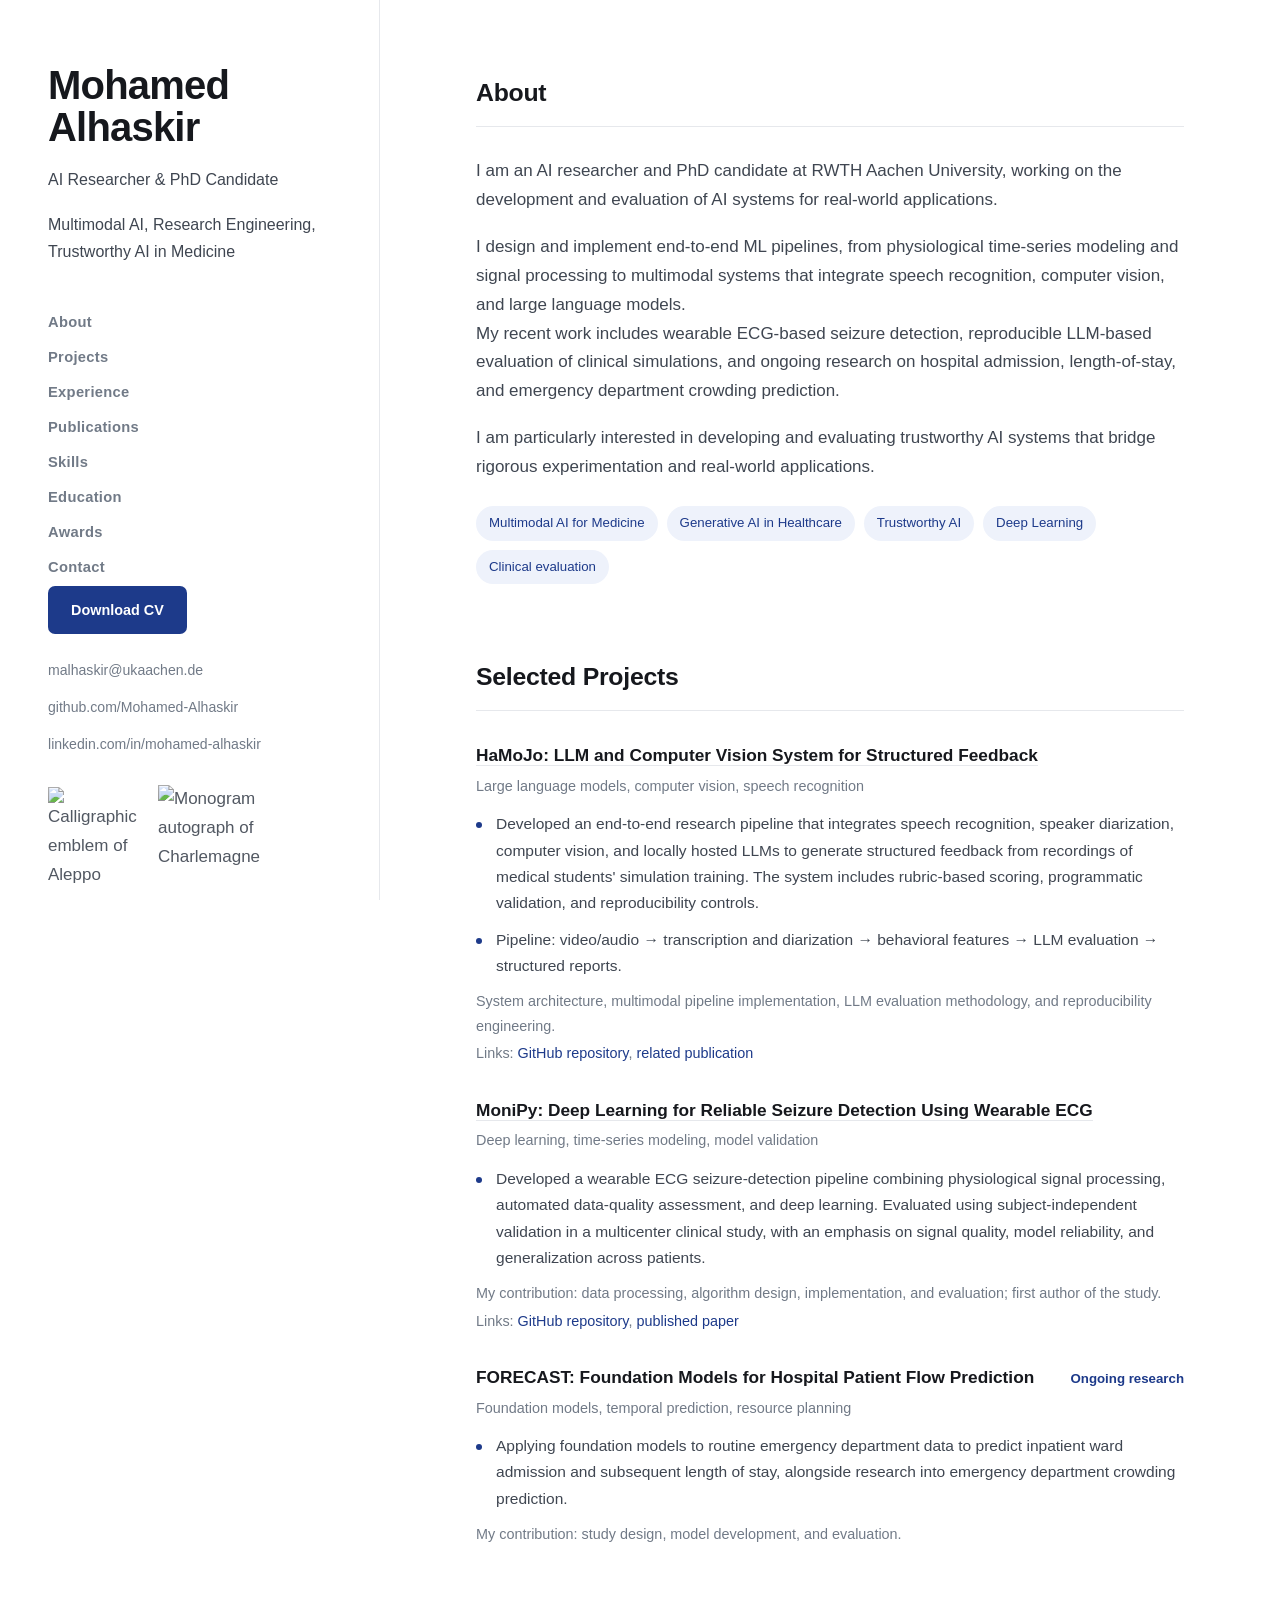
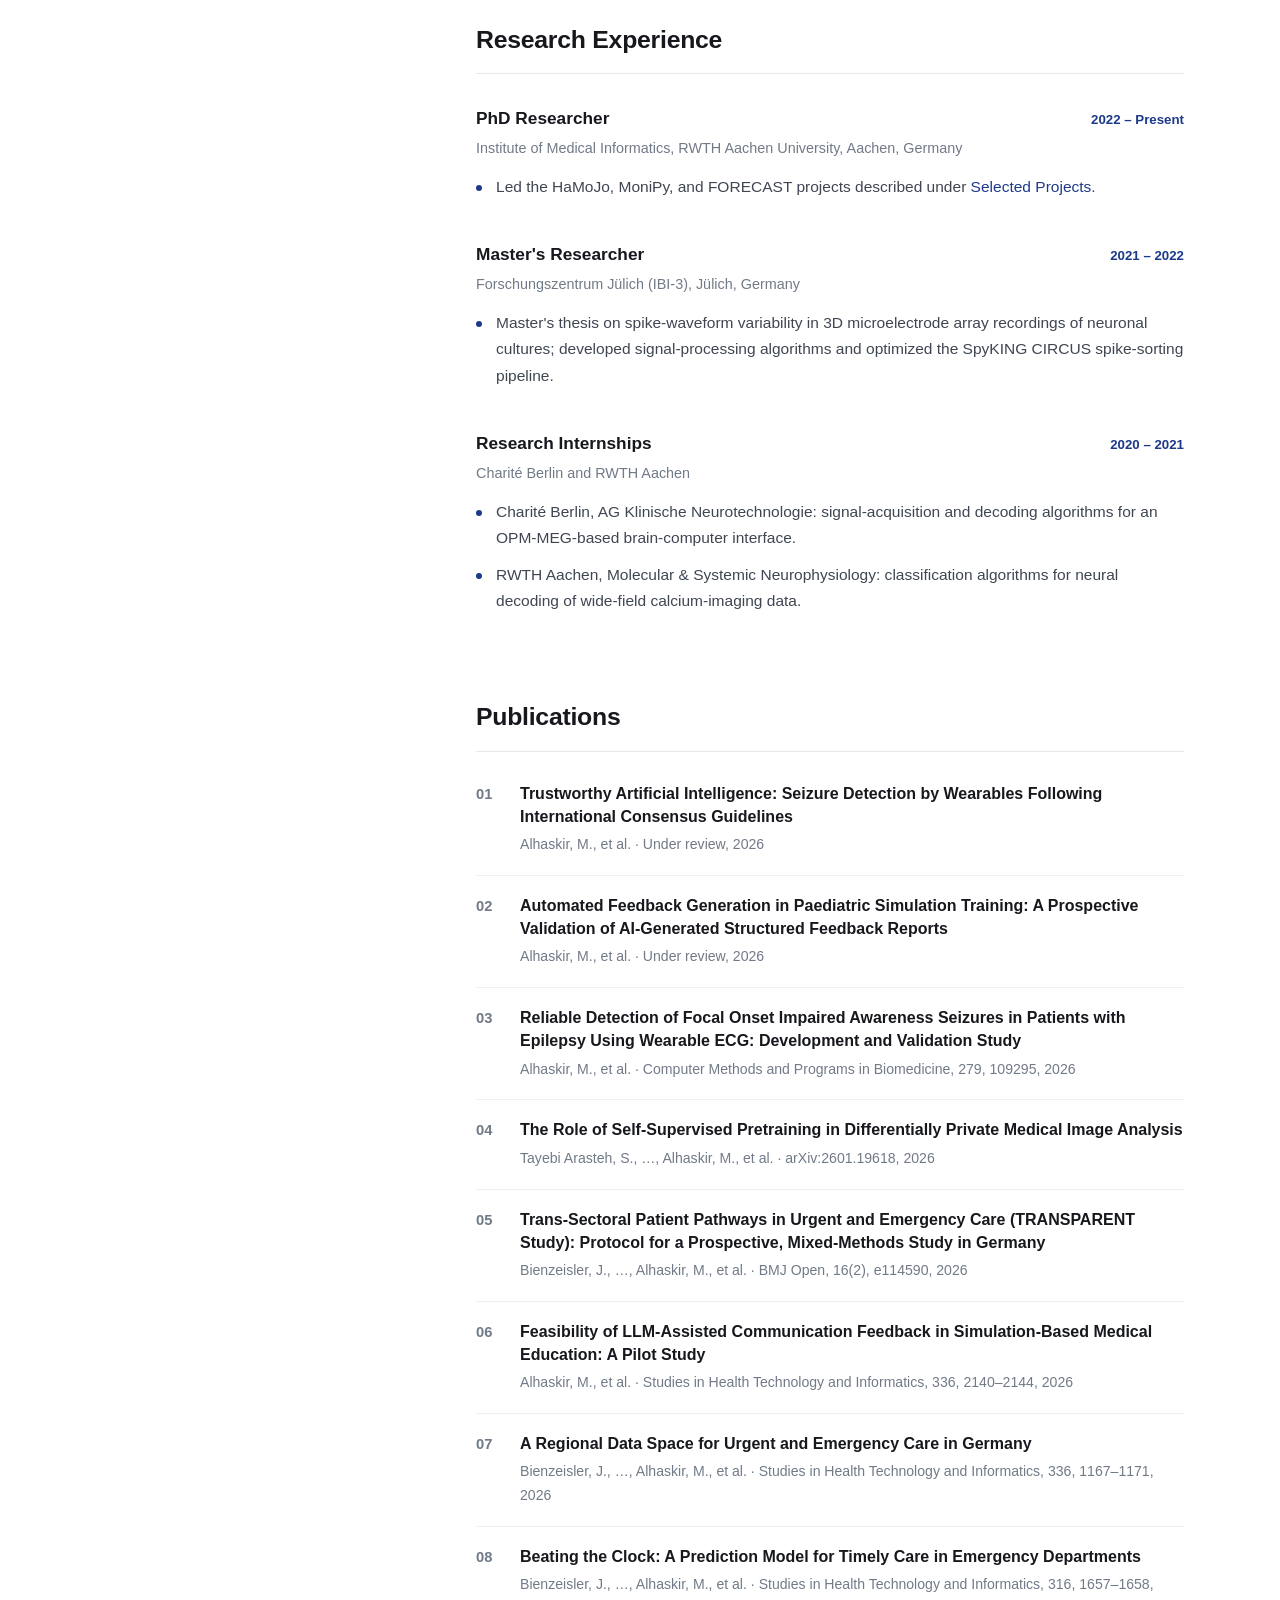
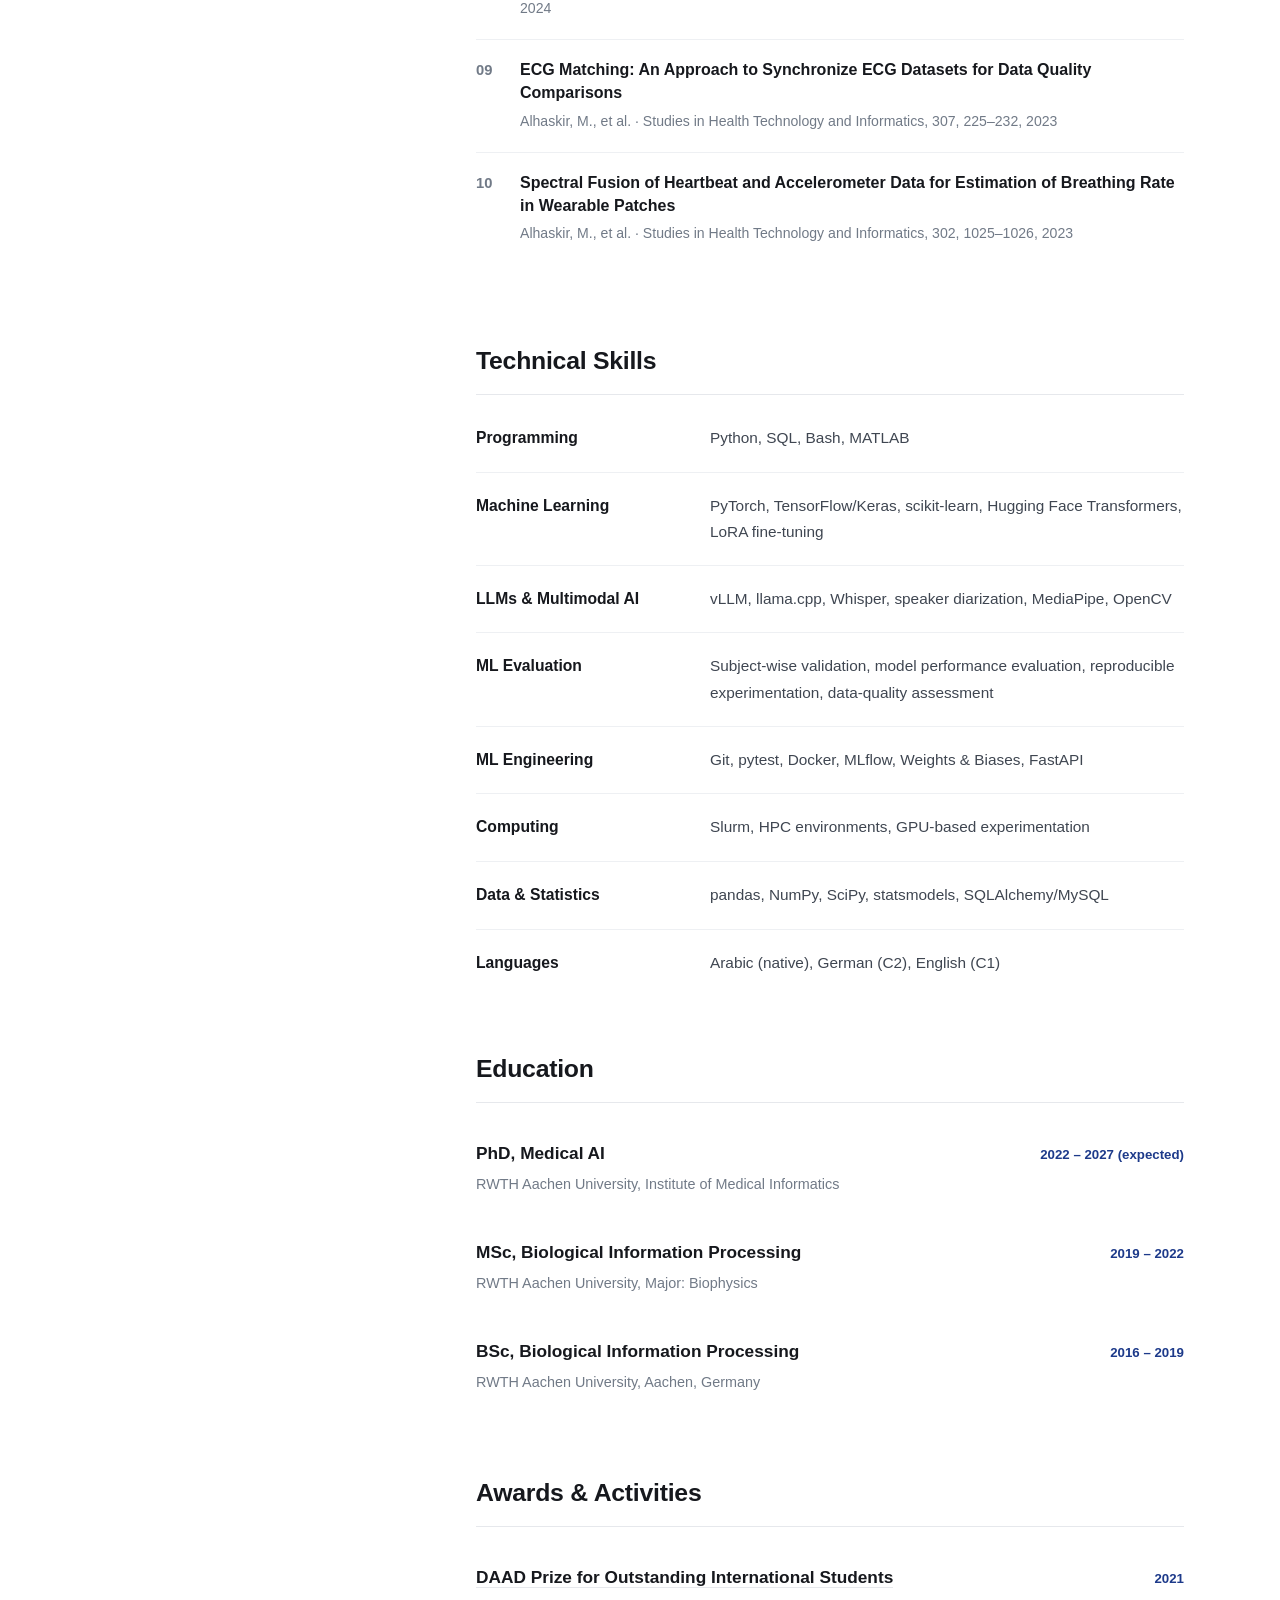
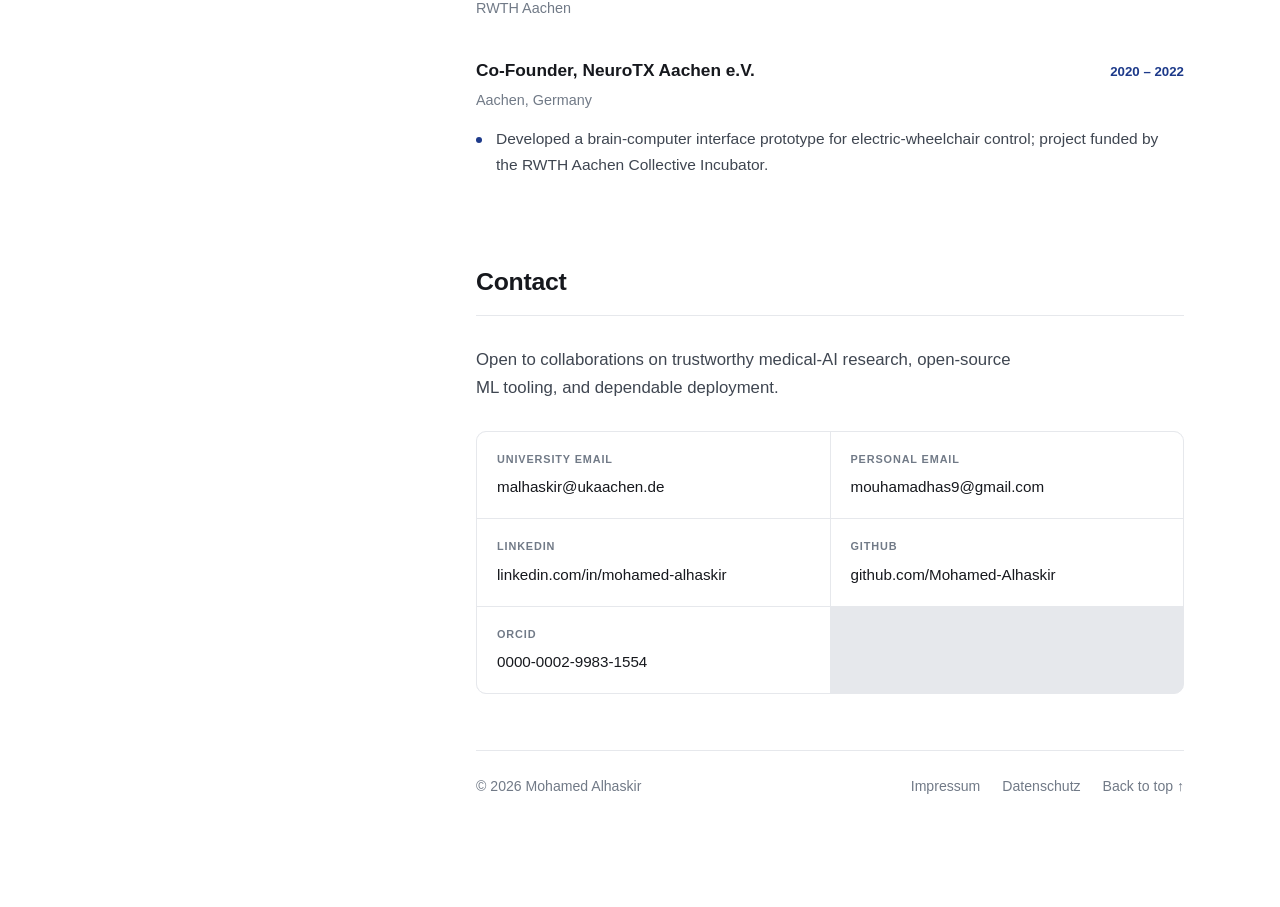
==== index.html @ 09c6d627 "update" ====
<!DOCTYPE html>
<html lang="en">
<head>
    <meta charset="UTF-8">
    <meta name="viewport" content="width=device-width, initial-scale=1.0">
    <title>Mohamed Alhaskir | Machine Learning Researcher | Multimodal AI &amp; Research Engineering</title>
    <meta name="google-site-verification" content="TWH-ot7mnvCiY1lKqveMQjRNDfymtRinCogtLpKWZnI" />
    <meta name="description" content="Machine learning researcher and PhD candidate at RWTH Aachen University working on multimodal AI, trustworthy machine learning, model evaluation, and reproducible research systems.">
    <meta name="author" content="Mohamed Alhaskir">
    <meta name="robots" content="index, follow">
    <link rel="canonical" href="https://mohamed-alhaskir.github.io/">
    <link rel="icon" href="favicon.svg" type="image/svg+xml">

    <!-- Open Graph / social -->
    <meta property="og:type" content="profile">
    <meta property="og:site_name" content="Mohamed Alhaskir">
    <meta property="og:title" content="Mohamed Alhaskir | Machine Learning Researcher">
    <meta property="og:description" content="Machine learning researcher and PhD candidate at RWTH Aachen University working on multimodal AI, trustworthy machine learning, model evaluation, and reproducible research systems.">
    <meta property="og:url" content="https://mohamed-alhaskir.github.io/">
    <meta property="og:image" content="https://mohamed-alhaskir.github.io/og-card.png">
    <meta property="og:image:width" content="1200">
    <meta property="og:image:height" content="630">
    <meta property="og:image:alt" content="Mohamed Alhaskir | Machine Learning Researcher, RWTH Aachen University">
    <meta property="profile:first_name" content="Mohamed">
    <meta property="profile:last_name" content="Alhaskir">
    <meta name="twitter:card" content="summary_large_image">
    <meta name="twitter:title" content="Mohamed Alhaskir | Machine Learning Researcher">
    <meta name="twitter:description" content="Machine learning researcher and PhD candidate at RWTH Aachen University working on multimodal AI, trustworthy machine learning, model evaluation, and reproducible research systems.">
    <meta name="twitter:image" content="https://mohamed-alhaskir.github.io/og-card.png">

    <!-- Structured data: tells Google this page is about the person Mohamed Alhaskir -->
    <script type="application/ld+json">
    {
      "@context": "https://schema.org",
      "@graph": [
      {
        "@type": "WebSite",
        "name": "Mohamed Alhaskir",
        "alternateName": "Mohamed Alhaskir, Machine Learning Researcher",
        "url": "https://mohamed-alhaskir.github.io/"
      },
      {
      "@type": "ProfilePage",
      "mainEntity": {
        "@type": "Person",
        "@id": "https://mohamed-alhaskir.github.io/#person",
        "name": "Mohamed Alhaskir",
        "alternateName": "Mohamed-Alhaskir",
        "givenName": "Mohamed",
        "familyName": "Alhaskir",
        "jobTitle": "Machine Learning Researcher and PhD Candidate",
        "description": "Machine learning researcher and PhD candidate at RWTH Aachen University working on multimodal AI, trustworthy machine learning, model evaluation, and reproducible research systems.",
        "url": "https://mohamed-alhaskir.github.io/",
        "nationality": ["Syrian", "German"],
        "knowsAbout": [
          "Machine learning",
          "Multimodal AI",
          "Large language models",
          "Model evaluation",
          "Trustworthy machine learning",
          "Deep learning for physiological time series",
          "Reproducible machine learning",
          "Research engineering"
        ],
        "affiliation": {
          "@type": "Organization",
          "name": "RWTH Aachen University",
          "department": "Institute of Medical Informatics"
        },
        "alumniOf": { "@type": "Organization", "name": "RWTH Aachen University" },
        "email": "mailto:malhaskir@ukaachen.de",
        "sameAs": [
          "https://www.linkedin.com/in/mohamed-alhaskir",
          "https://github.com/Mohamed-Alhaskir",
          "https://scholar.google.com/citations?user=ntHtVD8AAAAJ",
          "https://orcid.org/0000-0002-9983-1554"
        ]
      }
      },
      {
        "@type": "ScholarlyArticle",
        "headline": "Reliable Detection of Focal Onset Impaired Awareness Seizures Using Wearable ECG",
        "datePublished": "2026",
        "isPartOf": { "@type": "Periodical", "name": "Computer Methods and Programs in Biomedicine" },
        "author": { "@id": "https://mohamed-alhaskir.github.io/#person" }
      },
      {
        "@type": "ScholarlyArticle",
        "headline": "ECG Matching: Synchronizing ECG Datasets for Data Quality Comparisons",
        "datePublished": "2023",
        "isPartOf": { "@type": "Periodical", "name": "Studies in Health Technology and Informatics" },
        "author": { "@id": "https://mohamed-alhaskir.github.io/#person" }
      },
      {
        "@type": "ScholarlyArticle",
        "headline": "The Role of Self-Supervised Pretraining in Differentially Private Medical Image Analysis",
        "datePublished": "2026",
        "author": { "@id": "https://mohamed-alhaskir.github.io/#person" }
      },
      {
        "@type": "ScholarlyArticle",
        "headline": "A Regional Data Space for Urgent and Emergency Care in Germany",
        "datePublished": "2026",
        "isPartOf": { "@type": "Periodical", "name": "Studies in Health Technology and Informatics" },
        "author": { "@id": "https://mohamed-alhaskir.github.io/#person" }
      },
      {
        "@type": "ScholarlyArticle",
        "headline": "Trans-sectoral Patient Pathways in Urgent and Emergency Care (TRANSPARENT study): Protocol for a Prospective, Mixed-Methods Study in Germany",
        "datePublished": "2026",
        "isPartOf": { "@type": "Periodical", "name": "BMJ Open" },
        "author": { "@id": "https://mohamed-alhaskir.github.io/#person" }
      },
      {
        "@type": "ScholarlyArticle",
        "headline": "Feasibility of LLM-Assisted Communication Feedback in Simulation-Based Medical Education: A Pilot Study",
        "datePublished": "2026",
        "author": { "@id": "https://mohamed-alhaskir.github.io/#person" }
      },
      {
        "@type": "ScholarlyArticle",
        "headline": "Beating the Clock: A Prediction Model for Timely Care in Emergency Departments",
        "datePublished": "2024",
        "author": { "@id": "https://mohamed-alhaskir.github.io/#person" }
      },
      {
        "@type": "ScholarlyArticle",
        "headline": "Spectral Fusion of Heartbeat and Accelerometer Data for Estimation of Breathing Rate in Wearable Patches",
        "datePublished": "2023",
        "author": { "@id": "https://mohamed-alhaskir.github.io/#person" }
      }
      ]
    }
    </script>

    <link rel="stylesheet" href="style.css">
</head>
<body>
    <div class="layout">
        <!-- Mobile hamburger toggle (hidden on desktop) -->
        <button class="nav-toggle" type="button" aria-expanded="false" aria-controls="navLinks" aria-label="Toggle navigation menu">
            <span class="nav-toggle-bar" aria-hidden="true"></span>
            <span class="nav-toggle-bar" aria-hidden="true"></span>
            <span class="nav-toggle-bar" aria-hidden="true"></span>
        </button>
        <!-- Sidebar -->
        <aside class="sidebar" id="top">
            <div class="sidebar-inner">
                <div class="sidebar-top">
                    <h1>Mohamed Alhaskir</h1>
                    <p class="tagline">AI Researcher &amp; PhD Candidate</p>
                    <p class="tagline">Multimodal AI, Research Engineering, Trustworthy AI in Medicine</p>
                    <nav class="side-nav">
                        <ul id="navLinks">
                            <li><a href="#about" class="side-link">About</a></li>
                            <li><a href="#projects" class="side-link">Projects</a></li>
                            <li><a href="#experience" class="side-link">Experience</a></li>
                            <li><a href="#publications" class="side-link">Publications</a></li>
                            <li><a href="#Interests" class="side-link">Skills</a></li>
                            <li><a href="#education" class="side-link">Education</a></li>
                            <li><a href="#awards" class="side-link">Awards</a></li>
                            <li><a href="#contact" class="side-link">Contact</a></li>
                        </ul>
                    </nav>
                </div>
                <div class="sidebar-bottom">
                    <a href="CV_alhaskir.pdf" class="btn btn-primary" target="_blank" rel="noopener">Download CV</a>
                    <ul class="side-contact">
                        <li><a href="mailto:malhaskir@ukaachen.de">malhaskir@ukaachen.de</a></li>
                        <li><a href="https://github.com/Mohamed-Alhaskir" target="_blank" rel="noopener">github.com/Mohamed-Alhaskir</a></li>
                        <li><a href="https://www.linkedin.com/in/mohamed-alhaskir" target="_blank" rel="noopener">linkedin.com/in/mohamed-alhaskir</a></li>
                    </ul>
                    <figure class="heritage">
                        <div class="heritage-logos">
                            <img src="aleppo-logo.png" alt="Calligraphic emblem of Aleppo (حلب), Syria" class="aleppo-logo" width="96" height="96" loading="lazy">
                            <img src="Charlemagne_autograph.svg" alt="Monogram autograph of Charlemagne" class="charlemagne-logo" width="120" height="100" loading="lazy">
                        </div>
                    </figure>
                </div>
            </div>
        </aside>

        <!-- Main content -->
        <main class="content">
            <section id="about" class="block">
                <h2 class="block-title">About</h2>
                <div class="about">
                    <div class="about-text">
                        <p>
                            I am an AI researcher and PhD candidate at RWTH Aachen University, working on the development and  evaluation of AI systems for real-world applications.
                        </p>
                            I design and implement end-to-end ML pipelines, from physiological time-series modeling and signal processing to multimodal systems that integrate speech recognition, computer vision, and large language models.
                        <p>
                            My recent work includes wearable ECG-based seizure detection, reproducible LLM-based evaluation of clinical simulations, and ongoing research on hospital admission, length-of-stay, and emergency department crowding prediction.
                        </p>
                        <p>
                            I am particularly interested in developing and evaluating trustworthy AI systems that bridge rigorous experimentation and real-world applications.
                        </p>
                        
                        <div class="interests">
                            <span>Multimodal AI for Medicine</span>
                            <span>Generative AI in Healthcare</span>
                            <span>Trustworthy AI</span>
                            <span>Deep Learning</span>
                            <span>Clinical evaluation</span>
                        </div>
                    </div>
                </div>
            </section>

            <section id="projects" class="block">
                <h2 class="block-title">Selected Projects</h2>
                <div class="entries">
                    <article class="entry">
                        <div class="entry-head">
                            <div>
                                <h3><a href="https://github.com/Mohamed-Alhaskir/HaMoJo" target="_blank" rel="noopener">HaMoJo: LLM and Computer Vision System for Structured Feedback</a></h3>
                                <p class="org">Large language models, computer vision, speech recognition</p>
                            </div>
                        </div>
                        <ul class="bullets">
                            <li>Developed an end-to-end research pipeline that integrates speech recognition, speaker diarization, computer vision, and locally hosted LLMs to generate structured feedback from recordings of medical students' simulation training. The system includes rubric-based scoring, programmatic validation, and reproducibility controls.</li>
                            <li>Pipeline: video/audio → transcription and diarization → behavioral features → LLM evaluation → structured reports.</li>
                        </ul>
                        <p class="org">System architecture, multimodal pipeline implementation, LLM evaluation methodology, and reproducibility engineering.</p>
                        <p class="org">Links: <a href="https://github.com/Mohamed-Alhaskir/HaMoJo" target="_blank" rel="noopener">GitHub repository</a>, <a href="https://doi.org/10.21203/rs.3.rs-10282455/v1" target="_blank" rel="noopener">related publication</a></p>
                    </article>

                    <article class="entry">
                        <div class="entry-head">
                            <div>
                                <h3><a href="https://github.com/rwth-imi/monipy" target="_blank" rel="noopener">MoniPy: Deep Learning for Reliable Seizure Detection Using Wearable ECG</a></h3>
                                <p class="org">Deep learning, time-series modeling, model validation</p>
                            </div>
                        </div>
                        <ul class="bullets">
                            <li>Developed a wearable ECG seizure-detection pipeline combining physiological signal processing, automated data-quality assessment, and deep learning. Evaluated using subject-independent validation in a multicenter clinical study, with an emphasis on signal quality, model reliability, and generalization across patients.</li>
                        </ul>
                        <p class="org">My contribution: data processing, algorithm design, implementation, and evaluation; first author of the study.</p>
                        <p class="org">Links: <a href="https://github.com/rwth-imi/monipy" target="_blank" rel="noopener">GitHub repository</a>, <a href="https://doi.org/10.1016/j.cmpb.2026.109295" target="_blank" rel="noopener">published paper</a></p>
                    </article>

                    <article class="entry">
                        <div class="entry-head">
                            <div>
                                <h3>FORECAST: Foundation Models for Hospital Patient Flow Prediction</h3>
                                <p class="org">Foundation models, temporal prediction, resource planning</p>
                            </div>
                            <span class="date">Ongoing research</span>
                        </div>
                        <ul class="bullets">
                            <li>Applying foundation models to routine emergency department data to predict inpatient ward admission and subsequent length of stay, alongside research into emergency department crowding prediction.</li>
                        </ul>
                        <p class="org">My contribution: study design, model development, and evaluation.</p>
                    </article>
                </div>
            </section>

            <section id="experience" class="block">
                <h2 class="block-title">Research Experience</h2>
                <div class="entries">
                    <article class="entry">
                        <div class="entry-head">
                            <div>
                                <h3>PhD Researcher</h3>
                                <p class="org">Institute of Medical Informatics, RWTH Aachen University, Aachen, Germany</p>
                            </div>
                            <span class="date">2022 – Present</span>
                        </div>
                        <ul class="bullets">
                            <li>Led the HaMoJo, MoniPy, and FORECAST projects described under <a href="#projects">Selected Projects</a>.</li>
                        </ul>
                    </article>

                    <article class="entry">
                        <div class="entry-head">
                            <div>
                                <h3>Master's Researcher</h3>
                                <p class="org">Forschungszentrum Jülich (IBI-3), Jülich, Germany</p>
                            </div>
                            <span class="date">2021 – 2022</span>
                        </div>
                        <ul class="bullets">
                            <li>Master's thesis on spike-waveform variability in 3D microelectrode array recordings of neuronal cultures; developed signal-processing algorithms and optimized the SpyKING CIRCUS spike-sorting pipeline.</li>
                        </ul>
                    </article>

                    <article class="entry">
                        <div class="entry-head">
                            <div>
                                <h3>Research Internships</h3>
                                <p class="org">Charité Berlin and RWTH Aachen</p>
                            </div>
                            <span class="date">2020 – 2021</span>
                        </div>
                        <ul class="bullets">
                            <li>Charité Berlin, AG Klinische Neurotechnologie: signal-acquisition and decoding algorithms for an OPM-MEG-based brain-computer interface.</li>
                            <li>RWTH Aachen, Molecular &amp; Systemic Neurophysiology: classification algorithms for neural decoding of wide-field calcium-imaging data.</li>
                        </ul>
                    </article>
                </div>
            </section>

            <section id="publications" class="block">
                <h2 class="block-title">Publications</h2>
                <!-- Auto-populated from publications.json (Google Scholar). The list
                     below is the fallback shown if that file is unavailable. -->
                <ol class="pubs" id="pubs">
                    <li>
                        <p class="pub-title">Trustworthy Artificial Intelligence: Seizure Detection by Wearables Following International Consensus Guidelines</p>
                        <p class="pub-meta">Alhaskir, M., et al. · Under review, 2026</p>
                    </li>
                    <li>
                        <p class="pub-title">Automated Feedback Generation in Paediatric Simulation Training: A Prospective Validation of AI-Generated Structured Feedback Reports</p>
                        <p class="pub-meta">Alhaskir, M., et al. · Under review, 2026</p>
                    </li>
                    <li>
                        <p class="pub-title">Reliable Detection of Focal Onset Impaired Awareness Seizures in Patients with Epilepsy Using Wearable ECG: Development and Validation Study</p>
                        <p class="pub-meta">Alhaskir, M., et al. · Computer Methods and Programs in Biomedicine, 279, 109295, 2026</p>
                    </li>
                    <li>
                        <p class="pub-title">The Role of Self-Supervised Pretraining in Differentially Private Medical Image Analysis</p>
                        <p class="pub-meta">Tayebi Arasteh, S., …, Alhaskir, M., et al. · arXiv:2601.19618, 2026</p>
                    </li>
                    <li>
                        <p class="pub-title">Trans-Sectoral Patient Pathways in Urgent and Emergency Care (TRANSPARENT Study): Protocol for a Prospective, Mixed-Methods Study in Germany</p>
                        <p class="pub-meta">Bienzeisler, J., …, Alhaskir, M., et al. · BMJ Open, 16(2), e114590, 2026</p>
                    </li>
                    <li>
                        <p class="pub-title">Feasibility of LLM-Assisted Communication Feedback in Simulation-Based Medical Education: A Pilot Study</p>
                        <p class="pub-meta">Alhaskir, M., et al. · Studies in Health Technology and Informatics, 336, 2140–2144, 2026</p>
                    </li>
                    <li>
                        <p class="pub-title">A Regional Data Space for Urgent and Emergency Care in Germany</p>
                        <p class="pub-meta">Bienzeisler, J., …, Alhaskir, M., et al. · Studies in Health Technology and Informatics, 336, 1167–1171, 2026</p>
                    </li>
                    <li>
                        <p class="pub-title">Beating the Clock: A Prediction Model for Timely Care in Emergency Departments</p>
                        <p class="pub-meta">Bienzeisler, J., …, Alhaskir, M., et al. · Studies in Health Technology and Informatics, 316, 1657–1658, 2024</p>
                    </li>
                    <li>
                        <p class="pub-title">ECG Matching: An Approach to Synchronize ECG Datasets for Data Quality Comparisons</p>
                        <p class="pub-meta">Alhaskir, M., et al. · Studies in Health Technology and Informatics, 307, 225–232, 2023</p>
                    </li>
                    <li>
                        <p class="pub-title">Spectral Fusion of Heartbeat and Accelerometer Data for Estimation of Breathing Rate in Wearable Patches</p>
                        <p class="pub-meta">Alhaskir, M., et al. · Studies in Health Technology and Informatics, 302, 1025–1026, 2023</p>
                    </li>
                </ol>
                <p class="pubs-note" id="pubsNote"></p>
            </section>

            <section id="Interests" class="block">
                <h2 class="block-title">Technical Skills</h2>
                <div class="Interests">
                    <div class="skill-row">
                        <h3>Programming</h3>
                        <p>Python, SQL, Bash, MATLAB</p>
                    </div>
                    <div class="skill-row">
                        <h3>Machine Learning</h3>
                        <p>PyTorch, TensorFlow/Keras, scikit-learn, Hugging Face Transformers, LoRA fine-tuning</p>
                    </div>
                    <div class="skill-row">
                        <h3>LLMs &amp; Multimodal AI</h3>
                        <p>vLLM, llama.cpp, Whisper, speaker diarization, MediaPipe, OpenCV</p>
                    </div>
                    <div class="skill-row">
                        <h3>ML Evaluation</h3>
                        <p>Subject-wise validation, model performance evaluation, reproducible experimentation, data-quality assessment</p>
                    </div>
                    <div class="skill-row">
                        <h3>ML Engineering</h3>
                        <p>Git, pytest, Docker, MLflow, Weights &amp; Biases, FastAPI</p>
                    </div>
                    <div class="skill-row">
                        <h3>Computing</h3>
                        <p>Slurm, HPC environments, GPU-based experimentation</p>
                    </div>
                    <div class="skill-row">
                        <h3>Data &amp; Statistics</h3>
                        <p>pandas, NumPy, SciPy, statsmodels, SQLAlchemy/MySQL</p>
                    </div>
                    <div class="skill-row">
                        <h3>Languages</h3>
                        <p>Arabic (native), German (C2), English (C1)</p>
                    </div>
                </div>
            </section>

            <section id="education" class="block">
                <h2 class="block-title">Education</h2>
                <div class="entries">
                    <article class="entry compact">
                        <div class="entry-head">
                            <div>
                                <h3>PhD, Medical AI</h3>
                                <p class="org">RWTH Aachen University, Institute of Medical Informatics</p>
                            </div>
                            <span class="date">2022 – 2027 (expected)</span>
                        </div>
                    </article>
                    <article class="entry compact">
                        <div class="entry-head">
                            <div>
                                <h3>MSc, Biological Information Processing</h3>
                                <p class="org">RWTH Aachen University, Major: Biophysics</p>
                            </div>
                            <span class="date">2019 – 2022</span>
                        </div>
                    </article>
                    <article class="entry compact">
                        <div class="entry-head">
                            <div>
                                <h3>BSc, Biological Information Processing</h3>
                                <p class="org">RWTH Aachen University, Aachen, Germany</p>
                            </div>
                            <span class="date">2016 – 2019</span>
                        </div>
                    </article>
                </div>
            </section>

            <section id="awards" class="block">
                <h2 class="block-title">Awards &amp; Activities</h2>
                <div class="entries">
                    <article class="entry compact">
                        <div class="entry-head">
                            <div>
                                <h3><a href="https://www.rwth-aachen.de/cms/root/wir/aktuell/pressemitteilungen/oktober/~rainq/daad-preis-2021-fuer-mohamed-alhaskir/?lidx=1" target="_blank" rel="noopener">DAAD Prize for Outstanding International Students</a></h3>
                                <p class="org">RWTH Aachen</p>
                            </div>
                            <span class="date">2021</span>
                        </div>
                    </article>
                    <article class="entry">
                        <div class="entry-head">
                            <div>
                                <h3>Co-Founder, NeuroTX Aachen e.V.</h3>
                                <p class="org">Aachen, Germany</p>
                            </div>
                            <span class="date">2020 – 2022</span>
                        </div>
                        <ul class="bullets">
                            <li>Developed a brain-computer interface prototype for electric-wheelchair control; project funded by the RWTH Aachen Collective Incubator.</li>
                        </ul>
                    </article>
                </div>
            </section>

            <section id="contact" class="block">
                <h2 class="block-title">Contact</h2>
                <p class="contact-lede">
                    Open to collaborations on trustworthy medical-AI research,
                    open-source ML tooling, and dependable deployment.
                </p>
                <div class="contact-list">
                    <a href="mailto:malhaskir@ukaachen.de"><span>University email</span>malhaskir@ukaachen.de</a>
                    <a href="mailto:mouhamadhas9@gmail.com"><span>Personal email</span>mouhamadhas9@gmail.com</a>
                    <a href="https://www.linkedin.com/in/mohamed-alhaskir" target="_blank" rel="noopener"><span>LinkedIn</span>linkedin.com/in/mohamed-alhaskir</a>
                    <a href="https://github.com/Mohamed-Alhaskir" target="_blank" rel="noopener"><span>GitHub</span>github.com/Mohamed-Alhaskir</a>
                    <a href="https://orcid.org/0000-0002-9983-1554" target="_blank" rel="noopener"><span>ORCID</span>0000-0002-9983-1554</a>
                </div>
                <footer class="content-footer">
                    <p>© <span id="year">2026</span> Mohamed Alhaskir</p>
                    <span class="footer-links">
                        <a href="impressum.html">Impressum</a>
                        <a href="impressum.html#datenschutz">Datenschutz</a>
                        <a href="#top">Back to top ↑</a>
                    </span>
                </footer>
            </section>
        </main>
    </div>

    <script src="script.js"></script>
</body>
</html>
---- style.css ----
/* ===========================================================
   Mohamed Alhaskir — Medical AI Researcher
   Clean two-column layout · sticky sidebar · light · navy accent
   =========================================================== */

:root {
    --navy: #1d3a8a;
    --navy-dark: #16306f;
    --ink: #16181d;
    --body: #3f4651;
    --muted: #717a87;
    --line: #e6e8ec;
    --line-soft: #eef0f3;
    --bg: #ffffff;
    --accent-soft: #eef2fb;
    --sidebar-w: 380px;
    --content-max: 760px;
    --font-sans: -apple-system, BlinkMacSystemFont, "SF Pro Text", "Helvetica Neue", "Segoe UI", Roboto, Arial, sans-serif;
    --font-serif: -apple-system, BlinkMacSystemFont, "SF Pro Display", "Helvetica Neue", "Segoe UI", Roboto, Arial, sans-serif;
}

* { margin: 0; padding: 0; box-sizing: border-box; }

html { scroll-behavior: smooth; }

body {
    font-family: var(--font-sans);
    color: var(--body);
    background: var(--bg);
    line-height: 1.7;
    font-size: 17px;
    -webkit-font-smoothing: antialiased;
    text-rendering: optimizeLegibility;
}

a { color: inherit; }
strong { color: var(--ink); font-weight: 600; }

/* ---------- Layout shell ---------- */
.layout { display: flex; align-items: flex-start; max-width: 1700px; margin: 0 auto; }

/* ---------- Sidebar ---------- */
.sidebar {
    width: var(--sidebar-w); flex: 0 0 var(--sidebar-w);
    position: sticky; top: 0; height: 100vh;
    padding: 64px 48px;
    border-right: 1px solid var(--line);
}
.sidebar-inner { display: flex; flex-direction: column; justify-content: space-between; height: 100%; }
.eyebrow {
    text-transform: uppercase; letter-spacing: 0.12em; font-size: 0.74rem;
    font-weight: 600; color: var(--navy); margin-bottom: 16px;
}
.sidebar h1 {
    font-family: var(--font-serif); font-weight: 600; color: var(--ink);
    font-size: 2.5rem; line-height: 1.05; letter-spacing: -0.02em;
}
.tagline { margin-top: 18px; font-size: 1rem; color: var(--body); max-width: 280px; }

.side-nav { margin-top: 40px; }
.side-nav ul { list-style: none; }
.side-nav li { margin: 2px 0; }
.side-link {
    display: inline-block; position: relative; padding: 4px 0 4px 0;
    color: var(--muted); text-decoration: none; font-size: 0.92rem; font-weight: 600;
    letter-spacing: 0.02em; transition: color .2s, padding .2s;
}
.side-link::before {
    content: ""; position: absolute; left: 0; top: 50%; width: 0; height: 1.5px;
    background: var(--ink); transition: width .25s; transform: translateY(-50%);
}
.side-link:hover { color: var(--ink); padding-left: 34px; }
.side-link:hover::before { width: 24px; }
.side-link.active { color: var(--ink); padding-left: 34px; }
.side-link.active::before { width: 24px; background: var(--navy); }

.sidebar-bottom { display: flex; flex-direction: column; gap: 22px; }
.side-contact { list-style: none; display: flex; flex-direction: column; gap: 8px; }
.side-contact a { color: var(--muted); text-decoration: none; font-size: 0.88rem; transition: color .2s; word-break: break-word; }
.side-contact a:hover { color: var(--navy); }

.heritage { margin: 4px 0 0; display: flex; flex-direction: column; align-items: flex-start; gap: 7px; }
.heritage-logos { display: flex; align-items: center; gap: 14px; }
.aleppo-logo { width: 96px; height: auto; opacity: 0.9; }
.charlemagne-logo { width: 120px; height: auto; opacity: 0.9; }

.btn {
    display: inline-flex; align-items: center; justify-content: center;
    padding: 11px 22px; border-radius: 7px; font-size: 0.9rem; font-weight: 600;
    text-decoration: none; transition: all .2s; cursor: pointer; border: 1px solid transparent;
    align-self: flex-start;
}
.btn-primary { background: var(--navy); color: #fff; }
.btn-primary:hover { background: var(--navy-dark); }

/* ---------- Content ---------- */
.content { flex: 1 1 auto; min-width: 0; padding: 72px 96px; max-width: none; }
.block { padding: 36px 0; }
.block:first-child { padding-top: 0; }
.block-title {
    font-family: var(--font-serif); font-weight: 600; color: var(--ink);
    font-size: 1.55rem; letter-spacing: -0.01em; margin-bottom: 30px;
    padding-bottom: 12px; border-bottom: 1px solid var(--line);
}
.block-title.sub { margin-top: 56px; }

/* ---------- About ---------- */
.about { display: block; }
.about-text p { margin-bottom: 18px; }
.interests { margin-top: 24px; display: flex; flex-wrap: wrap; gap: 9px; }
.interests span {
    font-size: 0.83rem; font-weight: 500; color: var(--navy);
    background: var(--accent-soft); padding: 6px 13px; border-radius: 999px;
}

/* ---------- Entries ---------- */
.entries { display: flex; flex-direction: column; gap: 30px; }
.entry-head { display: flex; justify-content: space-between; align-items: baseline; gap: 18px; }
.entry-head h3 { font-size: 1.08rem; font-weight: 600; color: var(--ink); }
.entry-head h3 a { color: inherit; text-decoration: none; border-bottom: 1px solid var(--line); transition: color .2s, border-color .2s; }
.entry-head h3 a:hover { color: var(--navy); border-color: var(--navy); }
.org { color: var(--muted); font-size: 0.9rem; margin-top: 3px; }
.org a, .bullets a { color: var(--navy); text-decoration: none; }
.org a:hover, .bullets a:hover { text-decoration: underline; text-underline-offset: 3px; }
.facts { width: 100%; border-collapse: collapse; margin: 4px 0 12px; font-size: 0.92rem; }
.facts th { text-align: left; font-weight: 600; color: var(--ink); padding: 7px 16px 7px 0; width: 50%; }
.facts td { color: var(--body); padding: 7px 0; }
.facts tr + tr th, .facts tr + tr td { border-top: 1px solid var(--line-soft); }
.date { color: var(--navy); font-size: 0.83rem; font-weight: 600; white-space: nowrap; }
.entry.compact { padding: 6px 0; }
.bullets { list-style: none; margin-top: 13px; }
.bullets li { position: relative; padding-left: 20px; margin-bottom: 10px; font-size: 0.97rem; }
.bullets li::before {
    content: ""; position: absolute; left: 0; top: 11px;
    width: 6px; height: 6px; border-radius: 50%; background: var(--navy);
}

/* ---------- Skills ---------- */
.skills { display: flex; flex-direction: column; }
.skill-row {
    display: grid; grid-template-columns: 210px 1fr; gap: 24px;
    padding: 20px 0; border-bottom: 1px solid var(--line-soft);
}
.skill-row:first-child { padding-top: 0; }
.skill-row:last-child { border-bottom: 0; padding-bottom: 0; }
.skill-row h3 { font-size: 0.98rem; font-weight: 600; color: var(--ink); }
.skill-row p { color: var(--body); font-size: 0.96rem; }

/* ---------- Publications ---------- */
.pubs { list-style: none; counter-reset: p; }
.pubs li {
    counter-increment: p; position: relative; padding: 18px 0 18px 44px;
    border-bottom: 1px solid var(--line-soft);
}
.pubs li:first-child { padding-top: 0; }
.pubs li:first-child::before { top: 0; }
.pubs li:last-child { border-bottom: 0; padding-bottom: 0; }
.pubs li::before {
    content: counter(p, decimal-leading-zero); position: absolute; left: 0; top: 18px;
    font-variant-numeric: tabular-nums; color: var(--muted); font-size: 0.92rem; font-weight: 600;
}
.pub-title { color: var(--ink); font-weight: 600; font-size: 1rem; line-height: 1.45; }
.pub-title a { color: inherit; text-decoration: none; transition: color .2s; }
.pub-title a:hover { color: var(--navy); text-decoration: underline; text-underline-offset: 3px; }
.pub-meta { color: var(--muted); font-size: 0.88rem; margin-top: 5px; }
.pubs-note { margin-top: 22px; font-size: 0.84rem; color: var(--muted); }
.pubs-note a { color: var(--navy); text-decoration: none; }
.pubs-note a:hover { text-decoration: underline; text-underline-offset: 3px; }
.tag {
    display: inline-block; margin-left: 6px; font-size: 0.7rem; font-weight: 600;
    color: var(--navy); background: var(--accent-soft); padding: 2px 9px; border-radius: 4px;
    vertical-align: middle;
}

/* ---------- Contact ---------- */
.contact-lede { font-size: 1.05rem; max-width: 560px; margin-bottom: 28px; }
.contact-list { display: grid; grid-template-columns: 1fr 1fr; gap: 1px; background: var(--line); border: 1px solid var(--line); border-radius: 10px; overflow: hidden; }
.contact-list a {
    background: #fff; padding: 18px 20px; text-decoration: none;
    display: flex; flex-direction: column; color: var(--ink); font-weight: 500;
    font-size: 0.95rem; transition: background .2s; word-break: break-word;
}
.contact-list a:hover { background: #fafbfc; }
.contact-list span {
    text-transform: uppercase; letter-spacing: 0.08em; font-size: 0.68rem;
    color: var(--muted); font-weight: 600; margin-bottom: 6px;
}

/* ---------- Content footer ---------- */
.content-footer {
    margin-top: 56px; padding-top: 24px; border-top: 1px solid var(--line);
    display: flex; justify-content: space-between; align-items: center; flex-wrap: wrap; gap: 10px;
}
.content-footer p { color: var(--muted); font-size: 0.88rem; }
.content-footer a { color: var(--muted); text-decoration: none; font-size: 0.88rem; transition: color .2s; }
.content-footer a:hover { color: var(--ink); }
.content-footer p a { font-size: inherit; }
.footer-links { display: flex; gap: 22px; flex-wrap: wrap; }

/* ---------- Legal page (Impressum) ---------- */
.legal { max-width: 760px; margin: 0 auto; padding: 72px 28px 96px; }
.legal .back { display: inline-block; margin-bottom: 28px; color: var(--navy); text-decoration: none; font-size: 0.9rem; font-weight: 600; }
.legal .back:hover { text-decoration: underline; text-underline-offset: 3px; }
.legal h1 { font-family: var(--font-serif); font-weight: 600; color: var(--ink); font-size: 2.2rem; letter-spacing: -0.01em; margin-bottom: 28px; }
.legal h2 { font-size: 1.02rem; font-weight: 600; color: var(--ink); margin: 28px 0 8px; }
.legal h2#datenschutz { font-family: var(--font-serif); font-size: 2.2rem; letter-spacing: -0.01em; margin: 0 0 28px; }
.legal p { color: var(--body); margin-bottom: 10px; }
.legal a { color: var(--navy); }
.legal .small { font-size: 0.88rem; color: var(--muted); margin-top: 40px; }

/* ---------- Reveal ---------- */
.reveal { opacity: 0; transform: translateY(14px); transition: opacity .6s ease, transform .6s ease; }
.reveal.visible { opacity: 1; transform: translateY(0); }

/* ---------- Mobile toggle (hidden on desktop) ---------- */
.nav-toggle {
    display: none;
    position: fixed; top: 16px; right: 16px; z-index: 100;
    width: 44px; height: 44px; padding: 0;
    background: var(--bg); border: 1px solid var(--line); border-radius: 8px;
    cursor: pointer;
    flex-direction: column; align-items: center; justify-content: center; gap: 5px;
}
.nav-toggle-bar {
    width: 20px; height: 2px; background: var(--ink); border-radius: 2px;
    transition: transform .2s, opacity .2s;
}
body.nav-open .nav-toggle-bar:nth-child(1) { transform: translateY(7px) rotate(45deg); }
body.nav-open .nav-toggle-bar:nth-child(2) { opacity: 0; }
body.nav-open .nav-toggle-bar:nth-child(3) { transform: translateY(-7px) rotate(-45deg); }

/* ---------- Responsive ---------- */
@media (max-width: 960px) {
    :root { --sidebar-w: 300px; }
    .sidebar { padding: 48px 36px; }
    .sidebar h1 { font-size: 2.1rem; }
    .content { padding: 56px 44px; }
}

@media (max-width: 720px) {
    .layout { flex-direction: column; }
    .sidebar {
        position: static; width: 100%; flex-basis: auto; height: auto;
        border-right: 0; border-bottom: 1px solid var(--line);
        padding: 44px 28px 32px;
    }
    .sidebar-inner { display: block; }
    .sidebar h1 { font-size: 2.3rem; }
    .tagline { max-width: 520px; }
    .nav-toggle { display: flex; }
    .side-nav { display: none; margin-top: 26px; }
    body.nav-open .side-nav { display: block; }
    .side-nav ul { display: flex; flex-direction: column; gap: 4px; }
    .side-link { padding: 6px 0 !important; }
    .side-link::before { display: none; }
    .side-link:hover, .side-link.active { padding-left: 0; }
    .sidebar-bottom { margin-top: 28px; }
    .content { padding: 40px 28px; max-width: 100%; }
    .skill-row { grid-template-columns: 1fr; gap: 6px; }
    .contact-list { grid-template-columns: 1fr; }
}

@media (max-width: 480px) {
    body { font-size: 16px; }
    .entry-head { flex-direction: column; gap: 4px; }
    .date { order: -1; }
}

@media (prefers-reduced-motion: reduce) {
    *, *::before, *::after { animation: none !important; transition: none !important; }
    html { scroll-behavior: auto; }
    .reveal { opacity: 1; transform: none; }
}

/* ---------- Dark mode ---------- */
@media (prefers-color-scheme: dark) {
    :root {
        --navy: #8aa9ff;
        --navy-dark: #a8bfff;
        --ink: #e6edf3;
        --body: #c9d1d9;
        --muted: #8b949e;
        --line: #30363d;
        --line-soft: #21262d;
        --bg: #0e1116;
        --accent-soft: rgba(138, 169, 255, 0.12);
    }
    .aleppo-logo, .charlemagne-logo { filter: invert(0.92); opacity: 0.85; }
    .contact-list a { background: #161b22; }
    .contact-list a:hover { background: #1c2128; }
    .nav-toggle { background: #161b22; }
    .btn-primary { color: #0e1116; }
}

/* ---------- Print stylesheet ---------- */
@media print {
    @page { margin: 18mm; }
    body { font-size: 11pt; line-height: 1.5; color: #000; background: #fff; }
    .layout { display: block; max-width: none; }
    .sidebar {
        position: static; width: 100%; height: auto; padding: 0 0 24px;
        border-right: 0; border-bottom: 1px solid #999;
    }
    .sidebar-inner { display: block; }
    .sidebar h1 { font-size: 22pt; }
    .nav-toggle, .side-nav, .btn, .heritage, .reveal { display: none !important; }
    .reveal { opacity: 1 !important; transform: none !important; }
    .content { padding: 24px 0 0; max-width: none; }
    .block { padding: 12px 0; page-break-inside: avoid; }
    .block-title { font-size: 13pt; margin-bottom: 12px; padding-bottom: 4px; }
    .entry, .pubs li, .skill-row { page-break-inside: avoid; }
    .interests span, .tag { background: transparent; color: #000; border: 1px solid #999; }
    .contact-list { display: block; border: 0; }
    .contact-list a { background: transparent; padding: 4px 0; border: 0; }
    .content-footer, .pubs-note { display: none; }
    a { color: #000; text-decoration: none; }
}
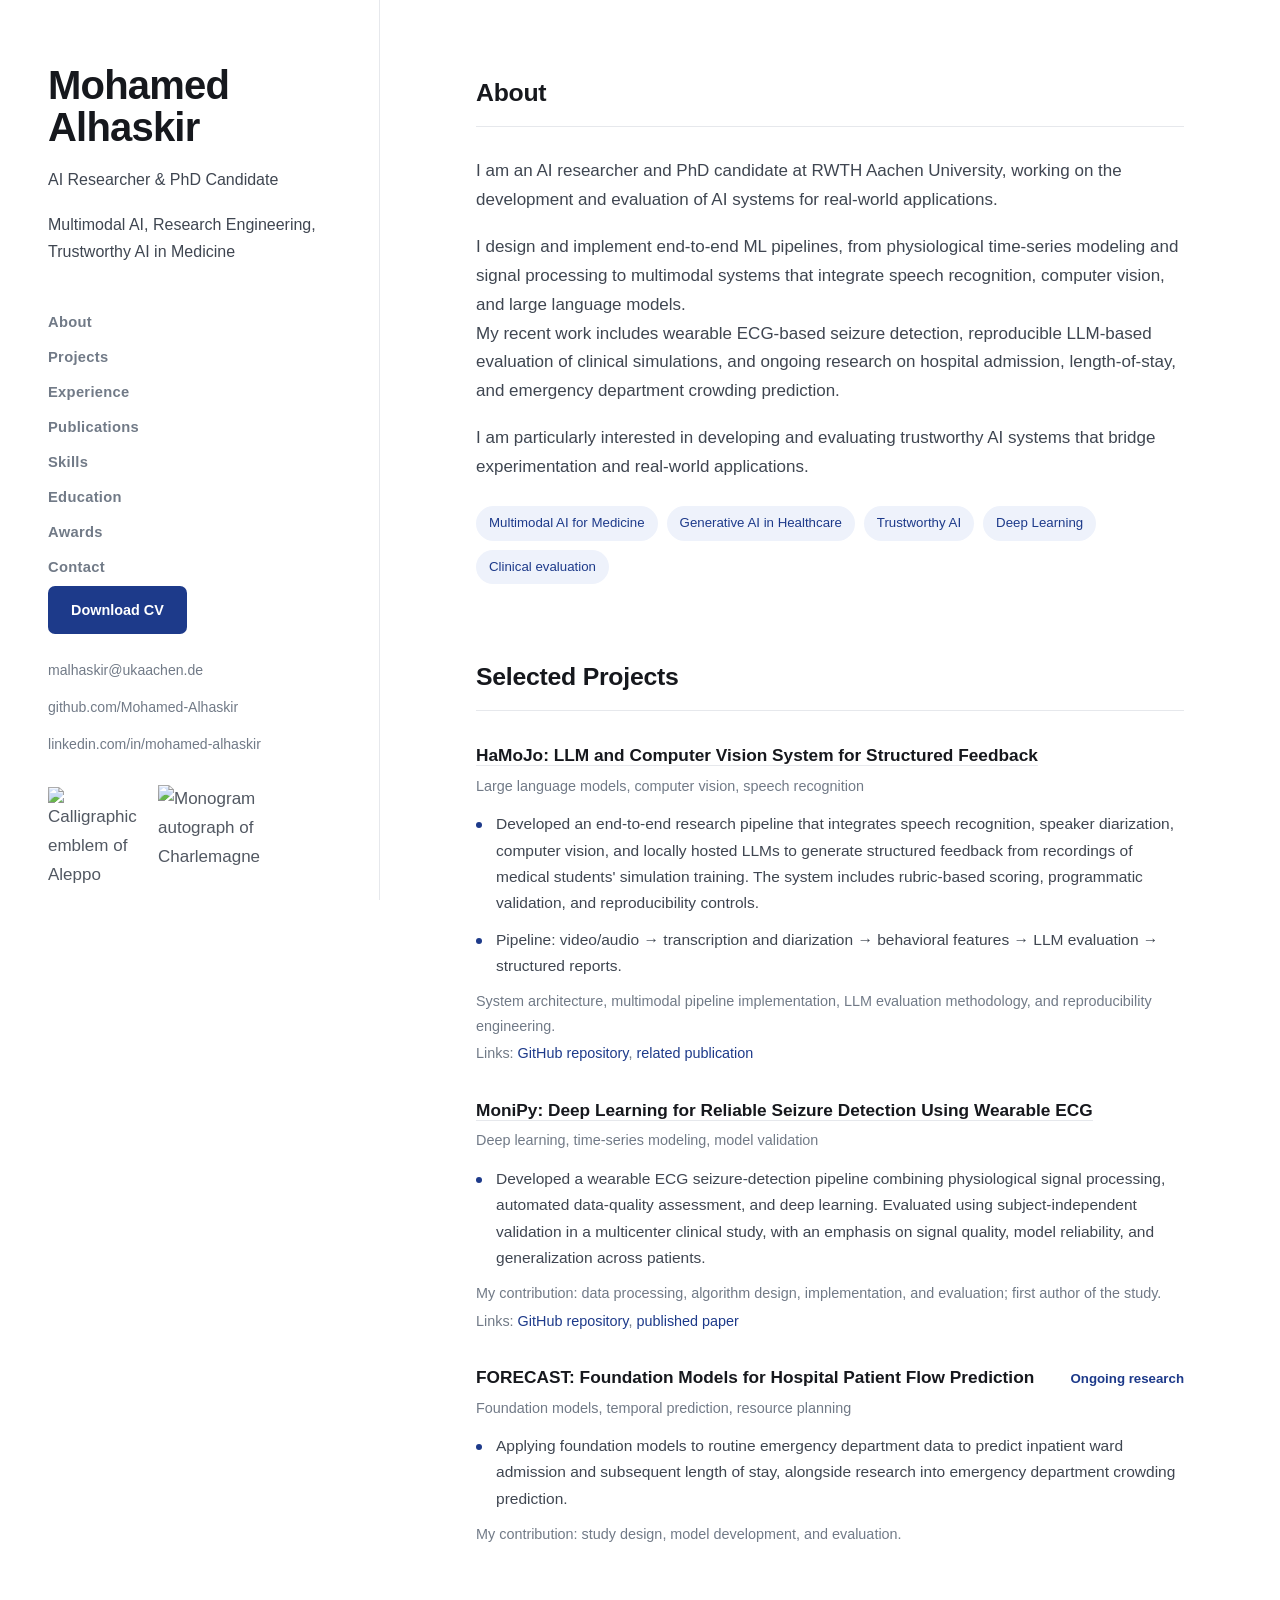
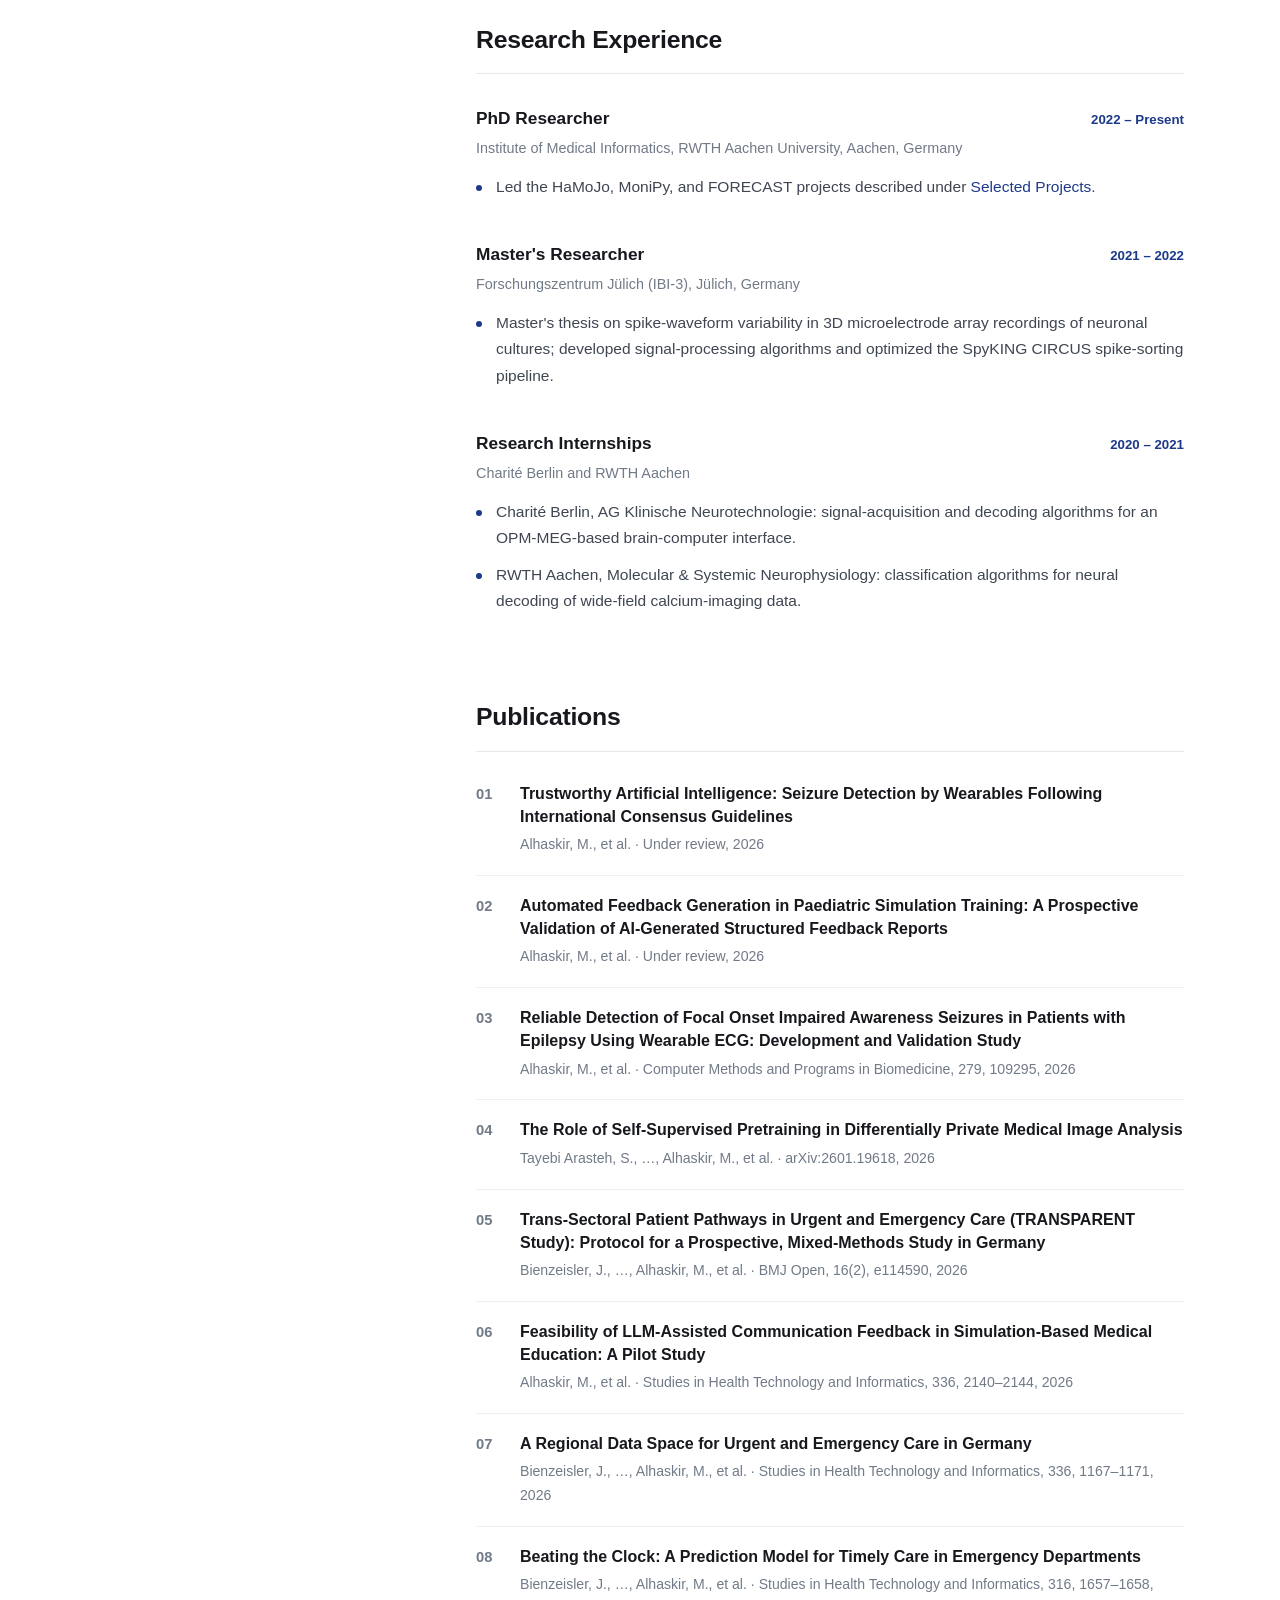
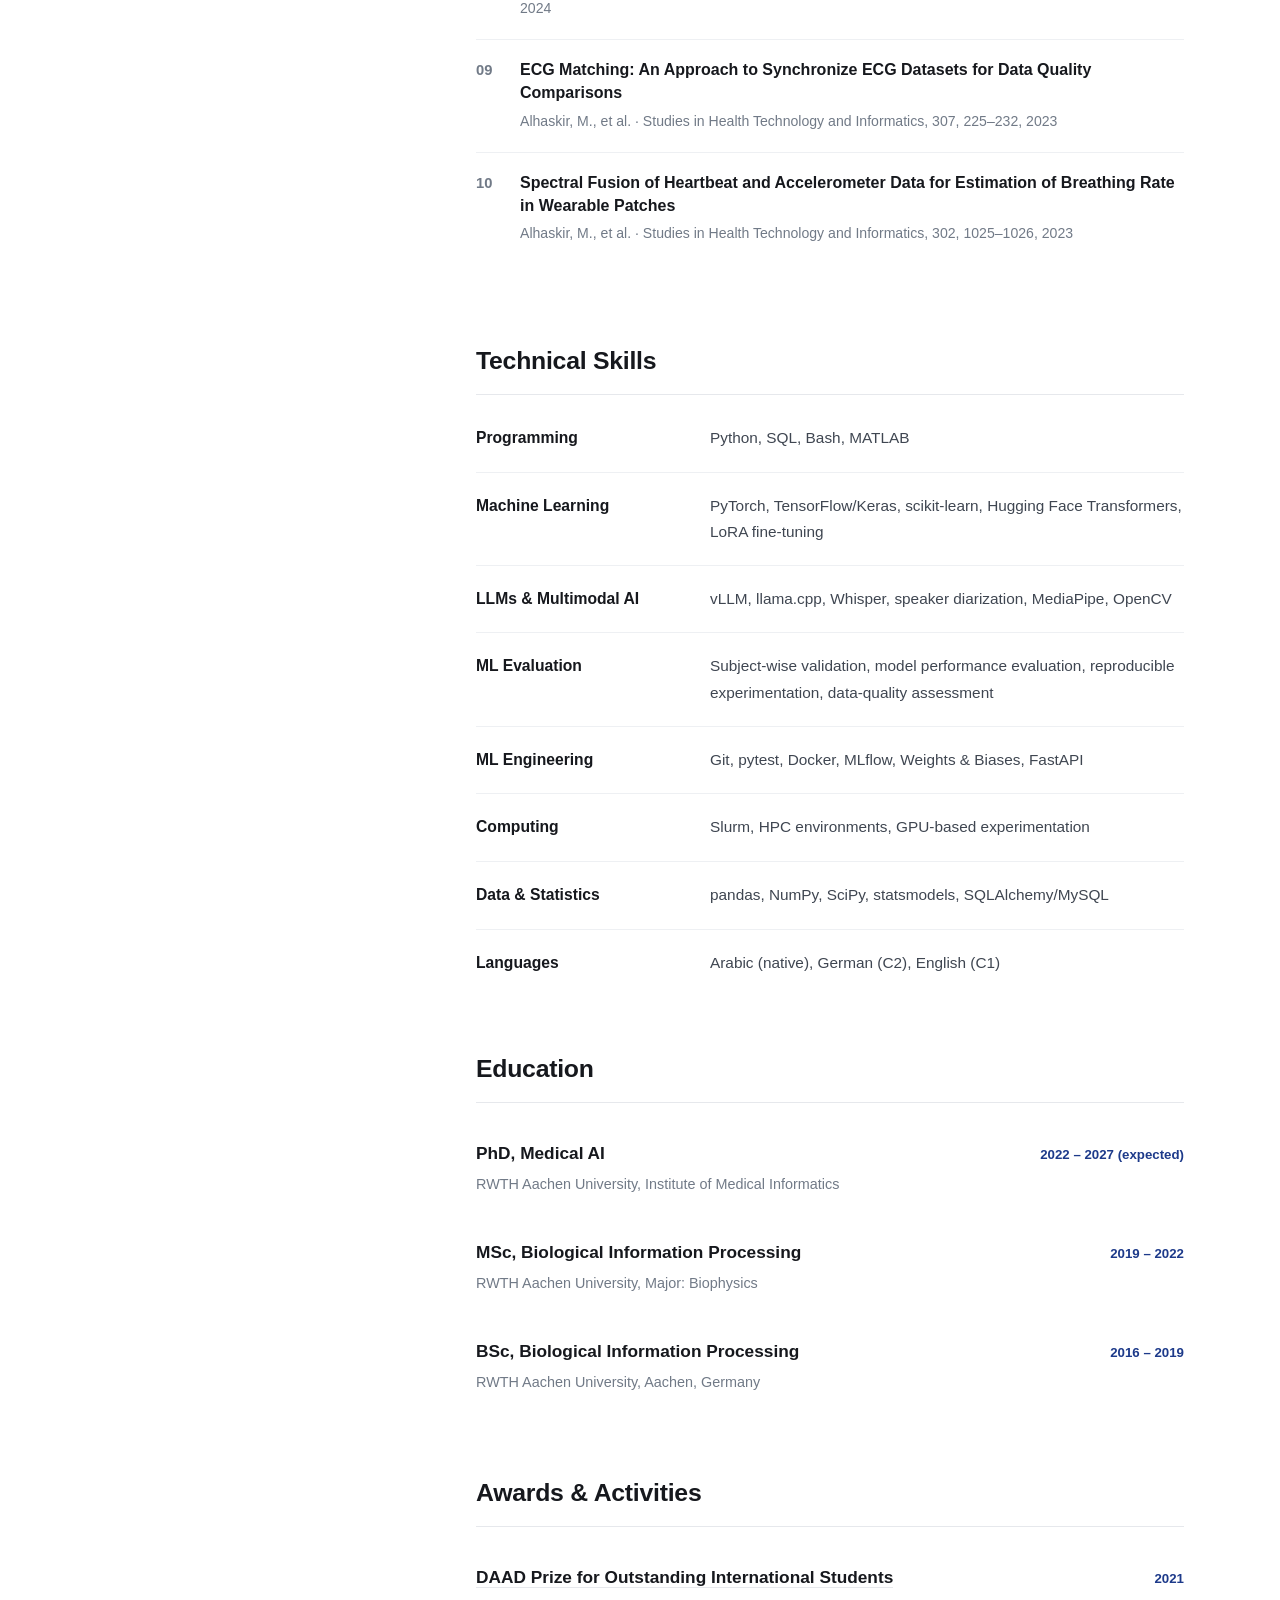
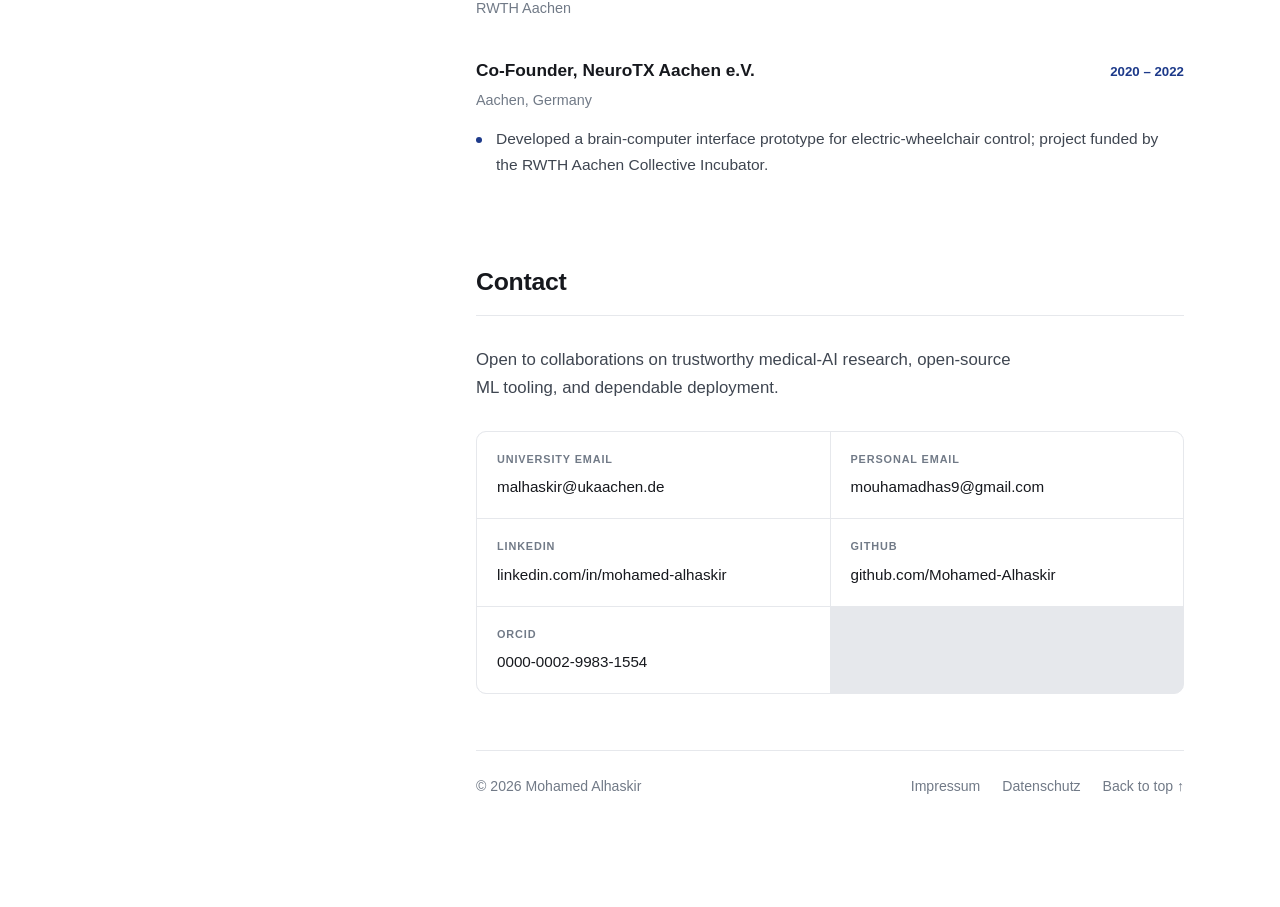
==== commit 12151a7e: "update" ====
--- a/index.html
+++ b/index.html
@@ -194,7 +194,7 @@
                             My recent work includes wearable ECG-based seizure detection, reproducible LLM-based evaluation of clinical simulations, and ongoing research on hospital admission, length-of-stay, and emergency department crowding prediction.
                         </p>
                         <p>
-                            I am particularly interested in developing and evaluating trustworthy AI systems that bridge rigorous experimentation and real-world applications.
+                            I am particularly interested in developing and evaluating trustworthy AI systems that bridge experimentation and real-world applications.
                         </p>
                         
                         <div class="interests">
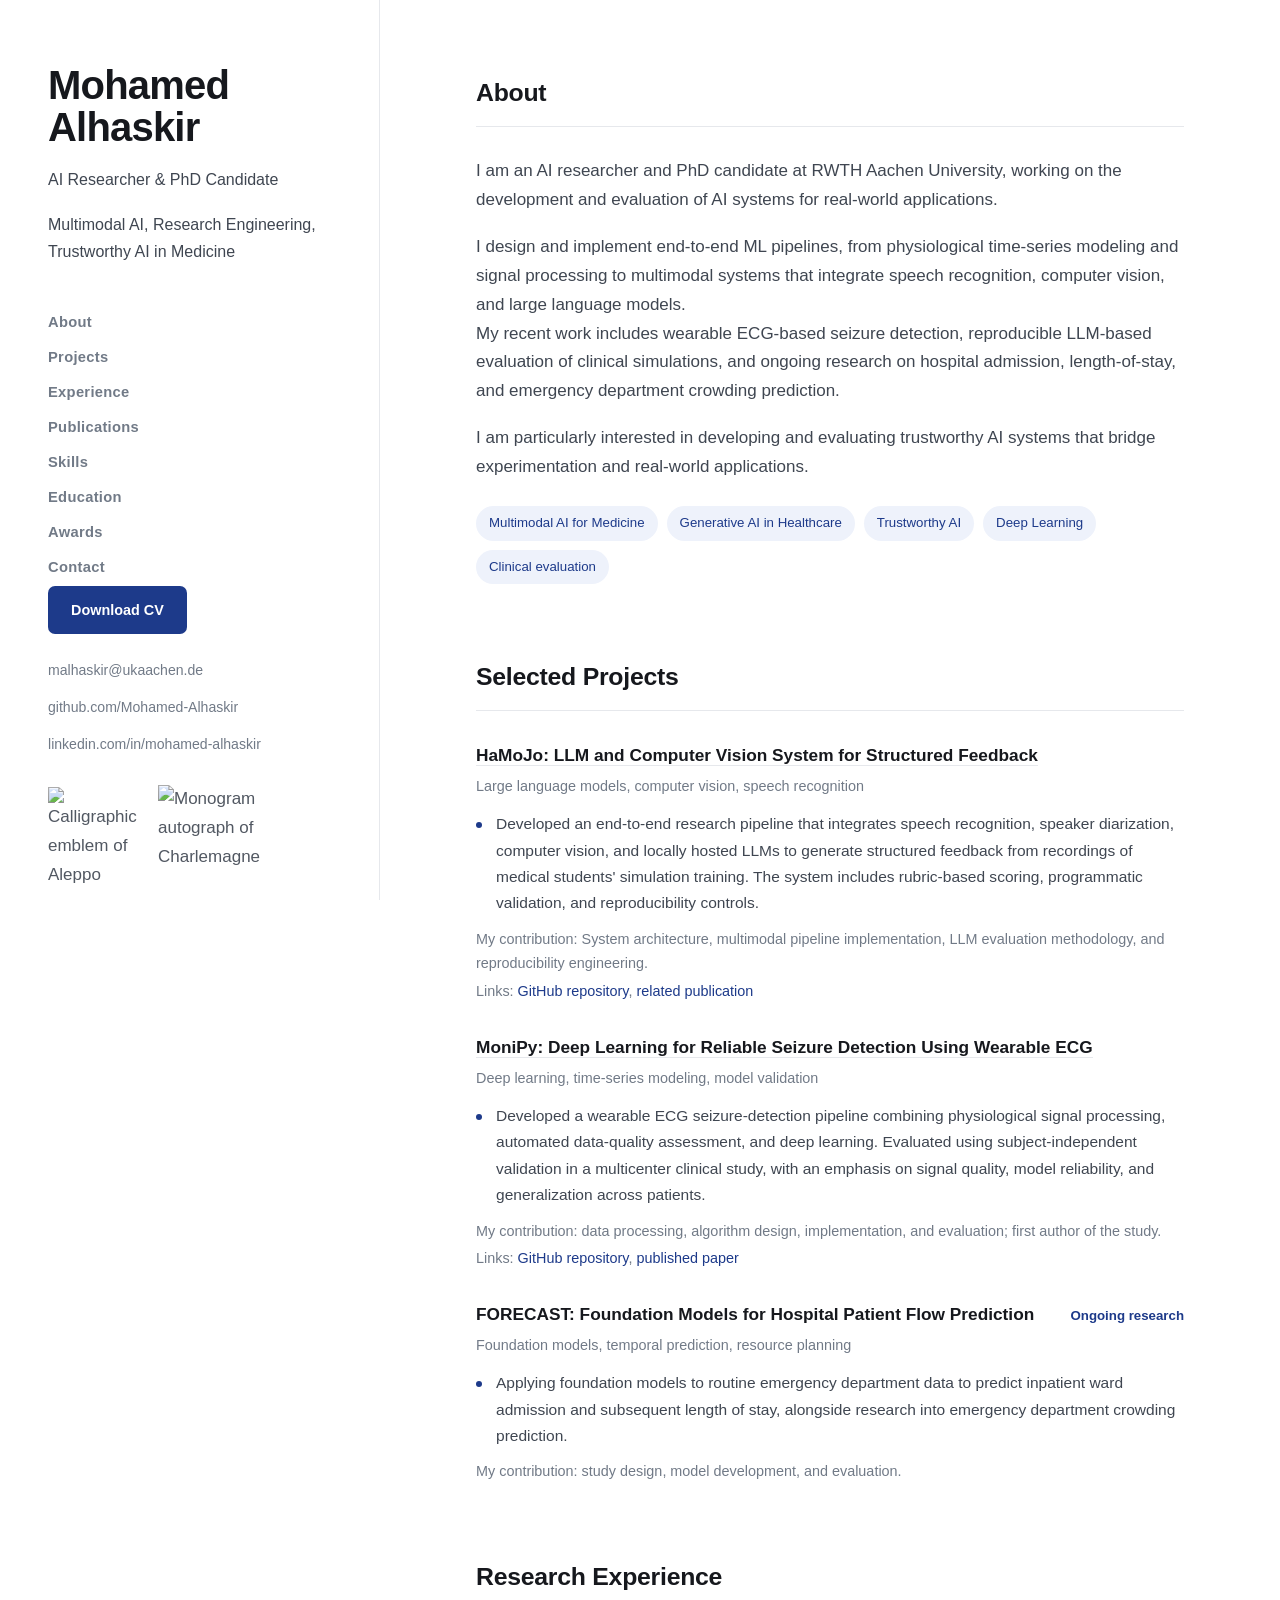
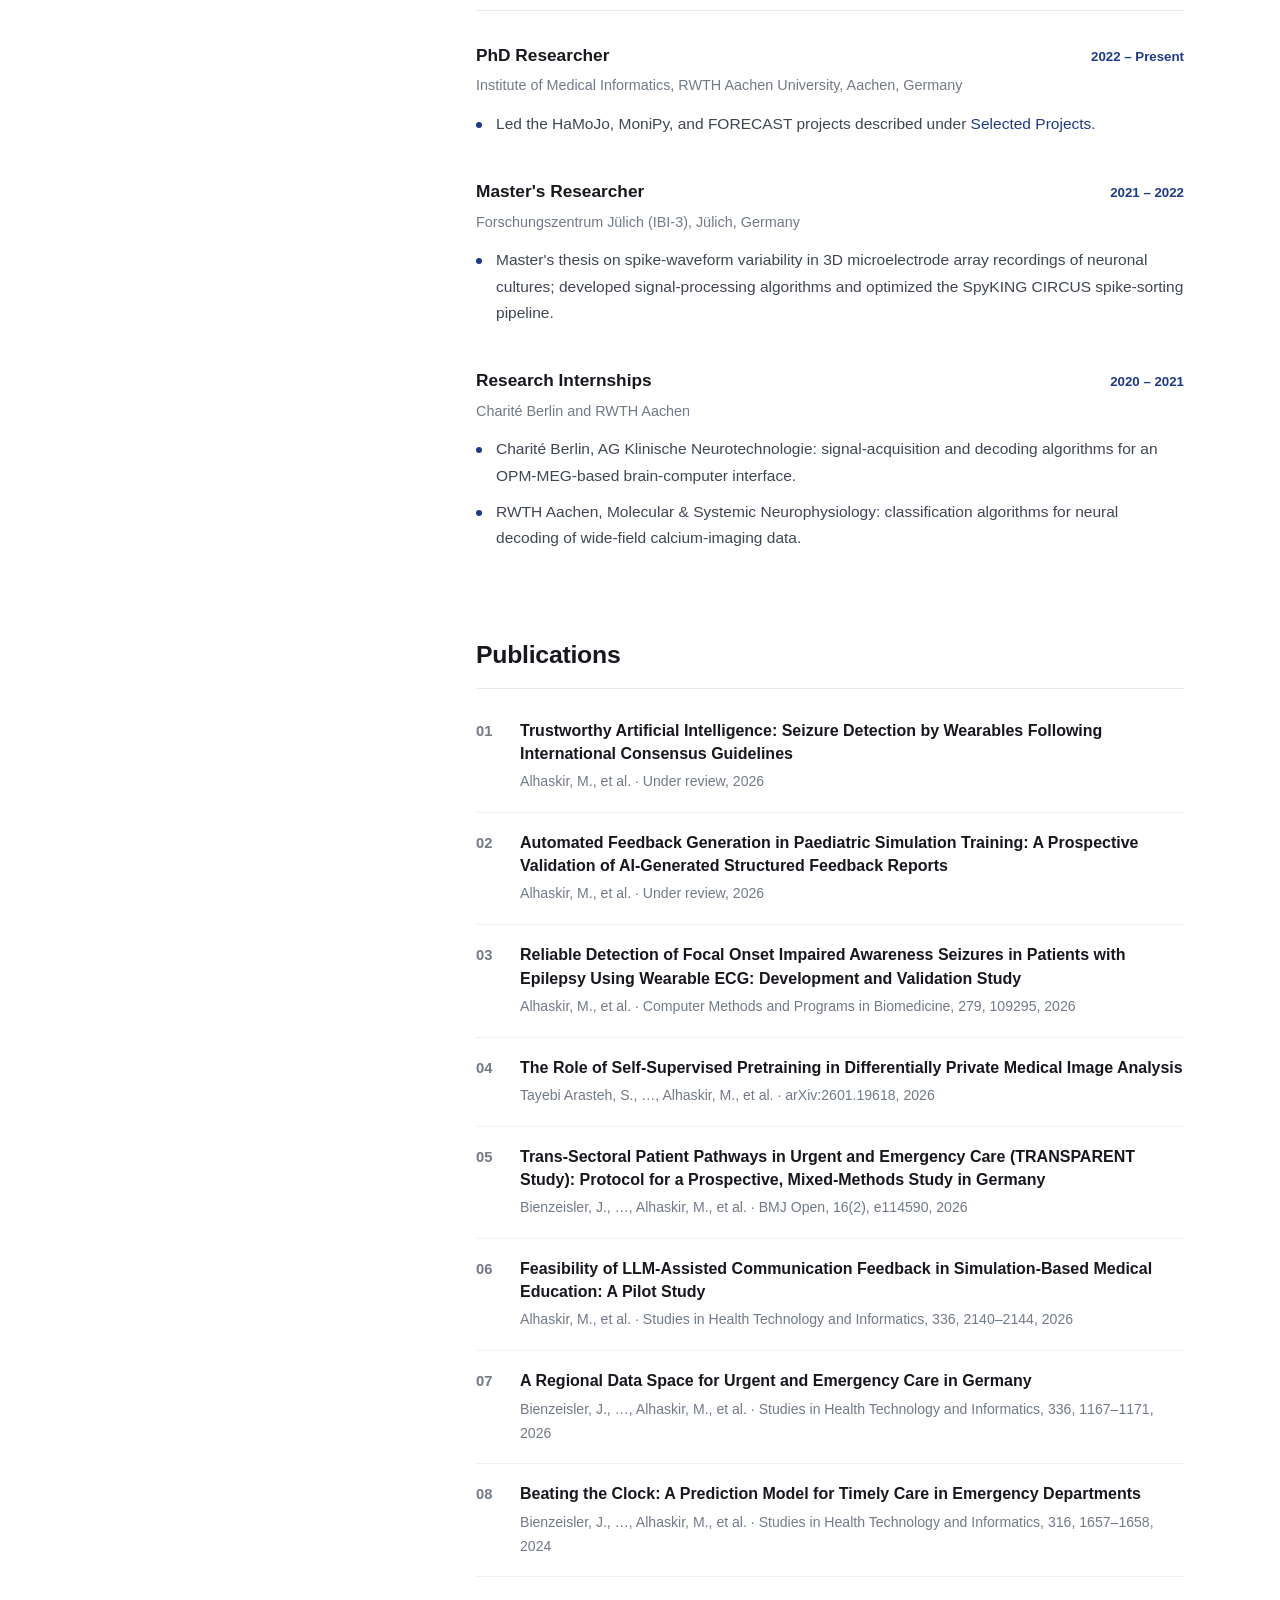
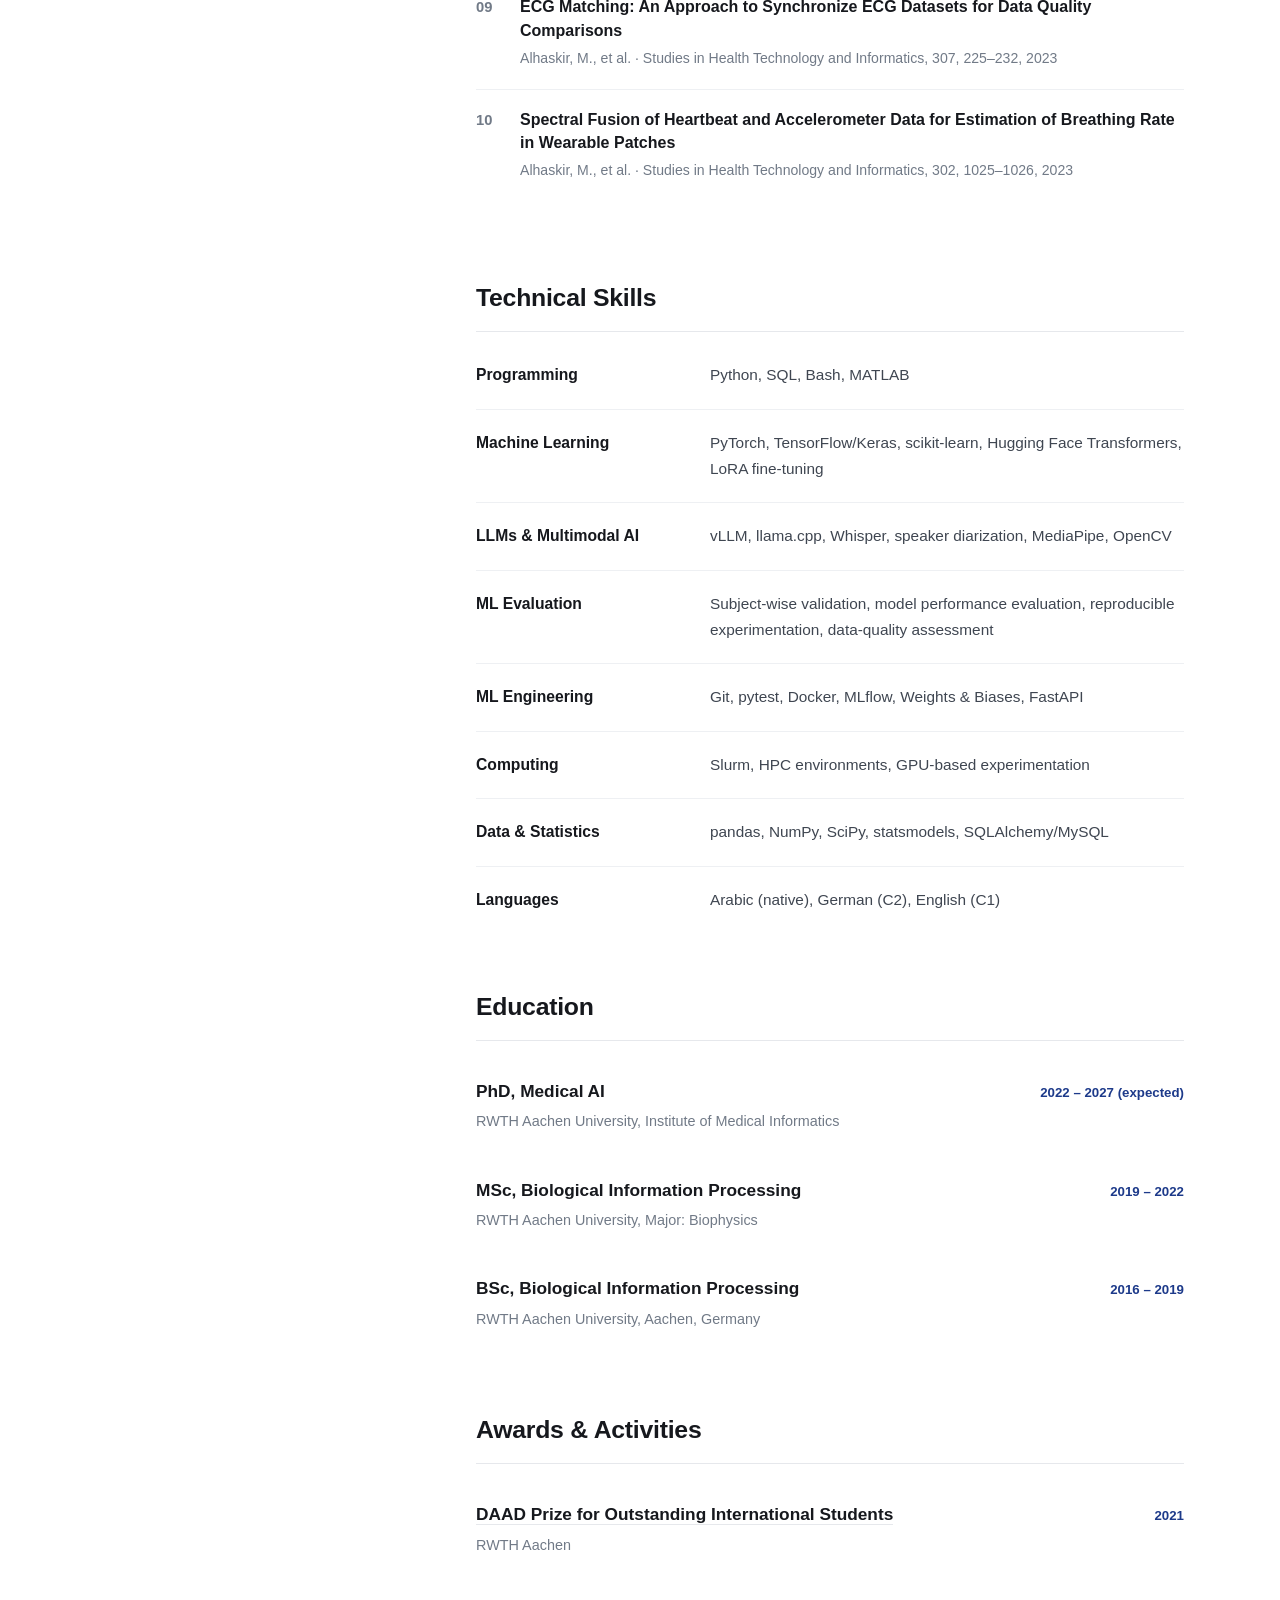
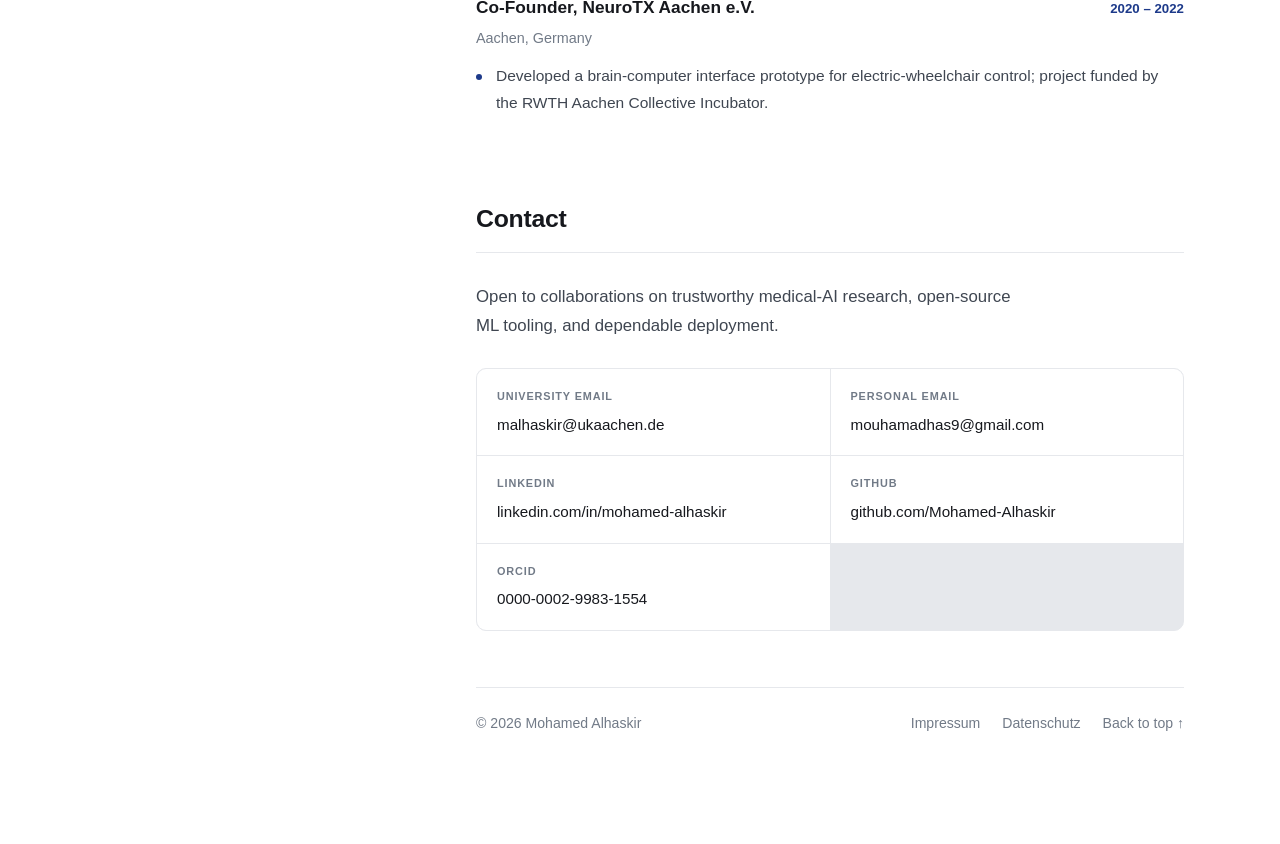
==== commit 52d5c829: "update" ====
--- a/index.html
+++ b/index.html
@@ -220,9 +220,8 @@
                         </div>
                         <ul class="bullets">
                             <li>Developed an end-to-end research pipeline that integrates speech recognition, speaker diarization, computer vision, and locally hosted LLMs to generate structured feedback from recordings of medical students' simulation training. The system includes rubric-based scoring, programmatic validation, and reproducibility controls.</li>
-                            <li>Pipeline: video/audio → transcription and diarization → behavioral features → LLM evaluation → structured reports.</li>
-                        </ul>
-                        <p class="org">System architecture, multimodal pipeline implementation, LLM evaluation methodology, and reproducibility engineering.</p>
+                        </ul>
+                        <p class="org">My contribution: System architecture, multimodal pipeline implementation, LLM evaluation methodology, and reproducibility engineering.</p>
                         <p class="org">Links: <a href="https://github.com/Mohamed-Alhaskir/HaMoJo" target="_blank" rel="noopener">GitHub repository</a>, <a href="https://doi.org/10.21203/rs.3.rs-10282455/v1" target="_blank" rel="noopener">related publication</a></p>
                     </article>
 
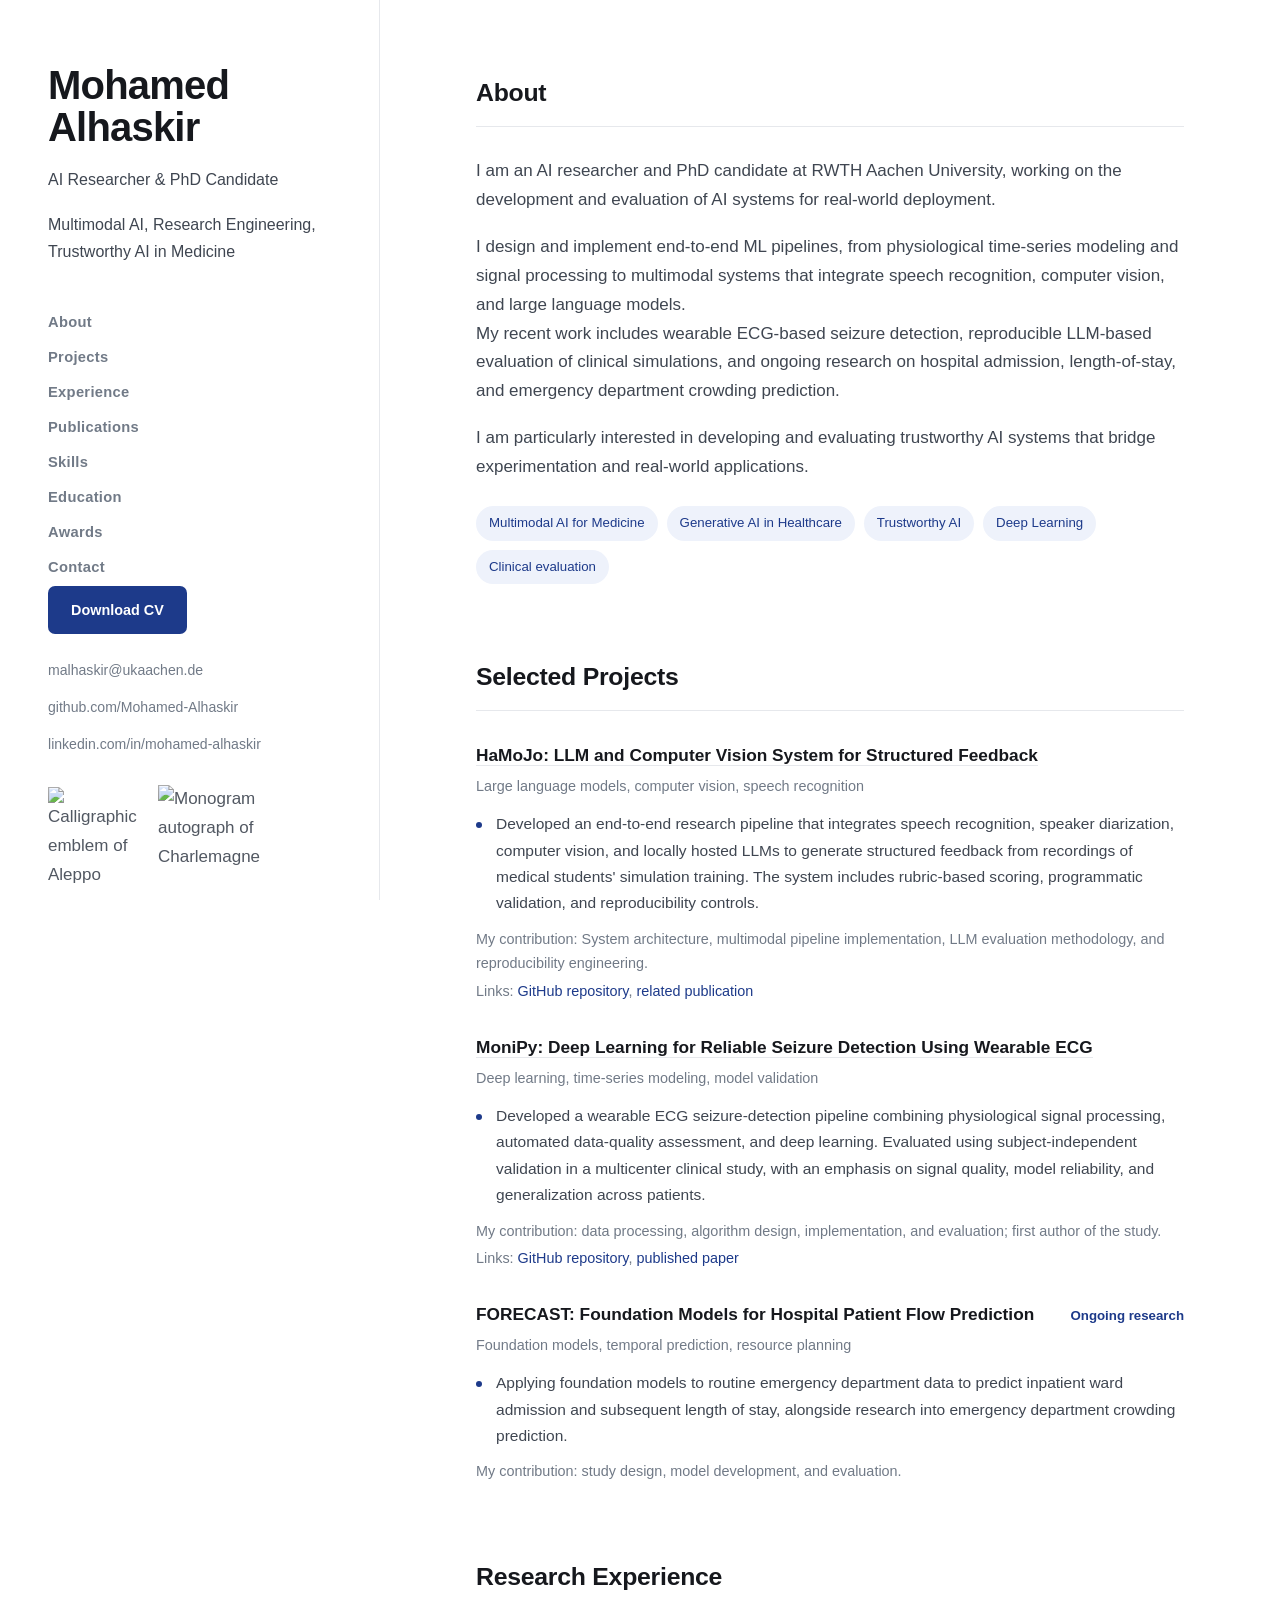
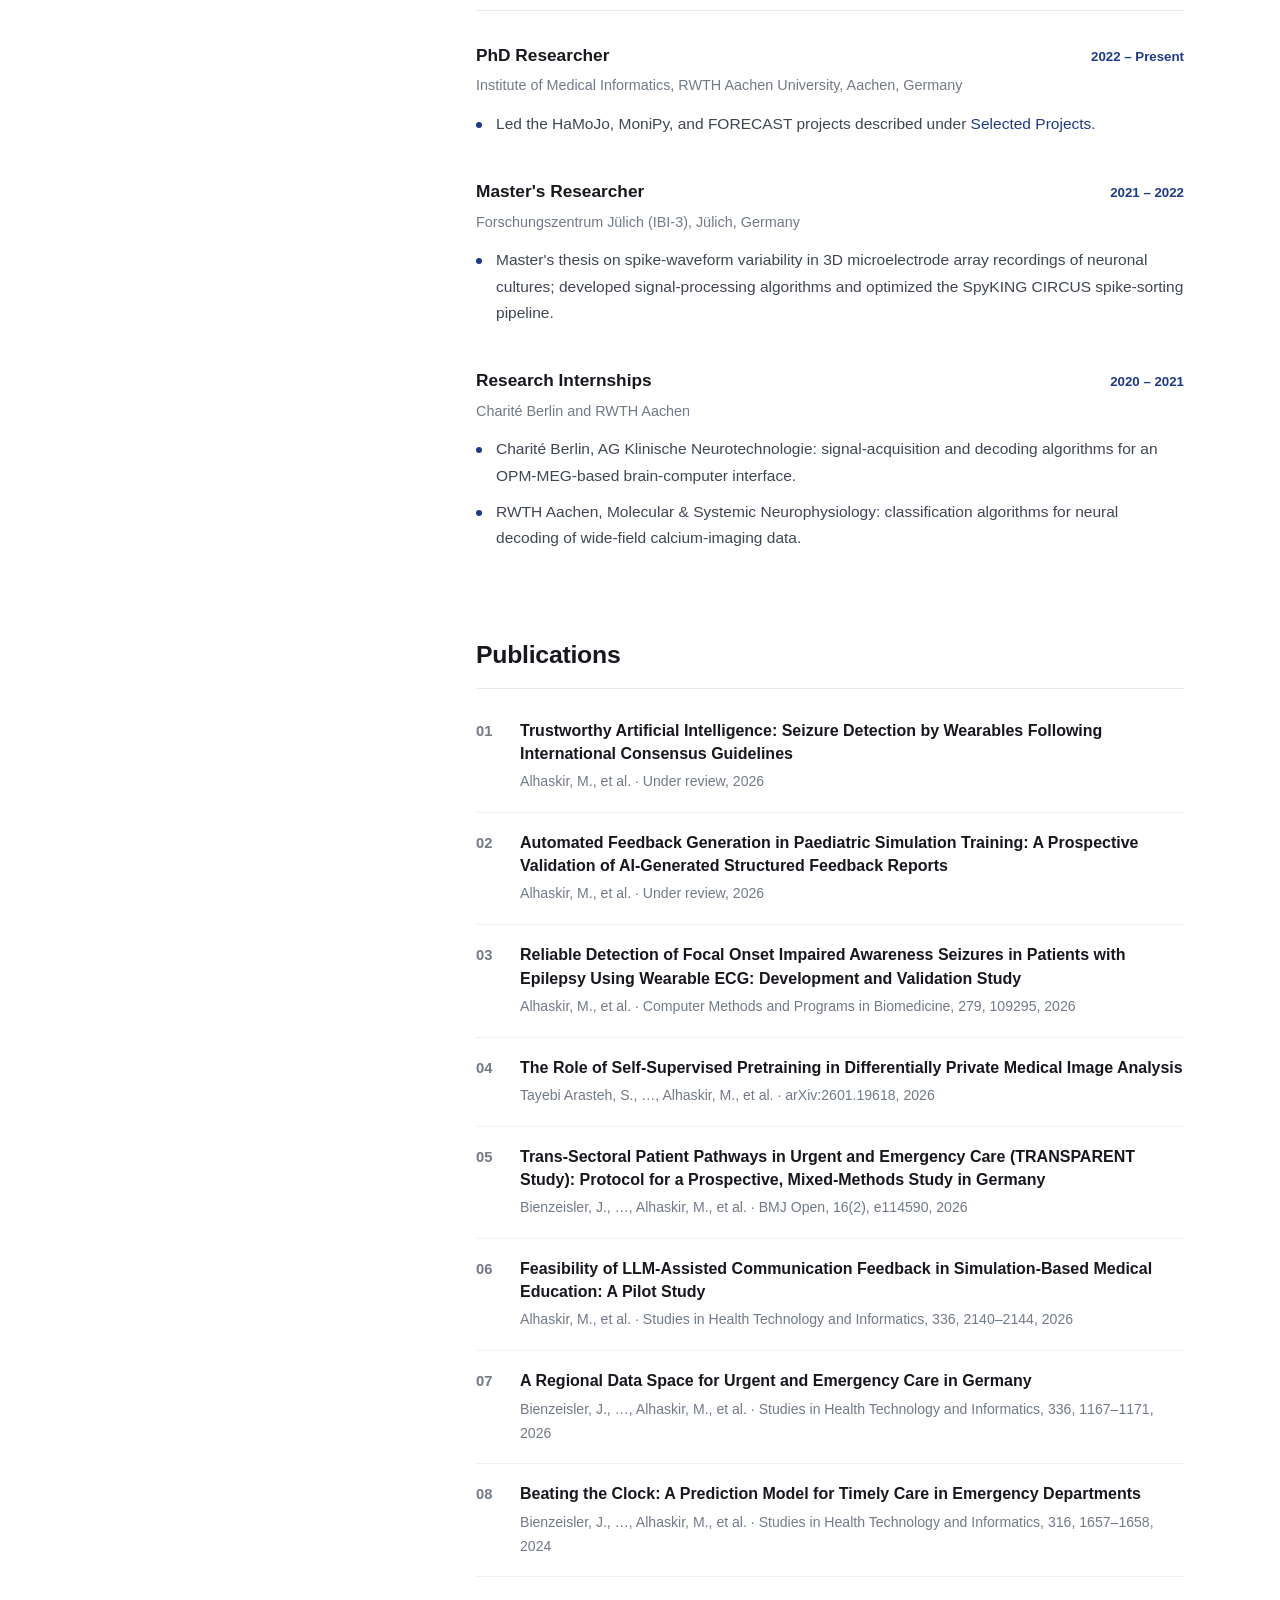
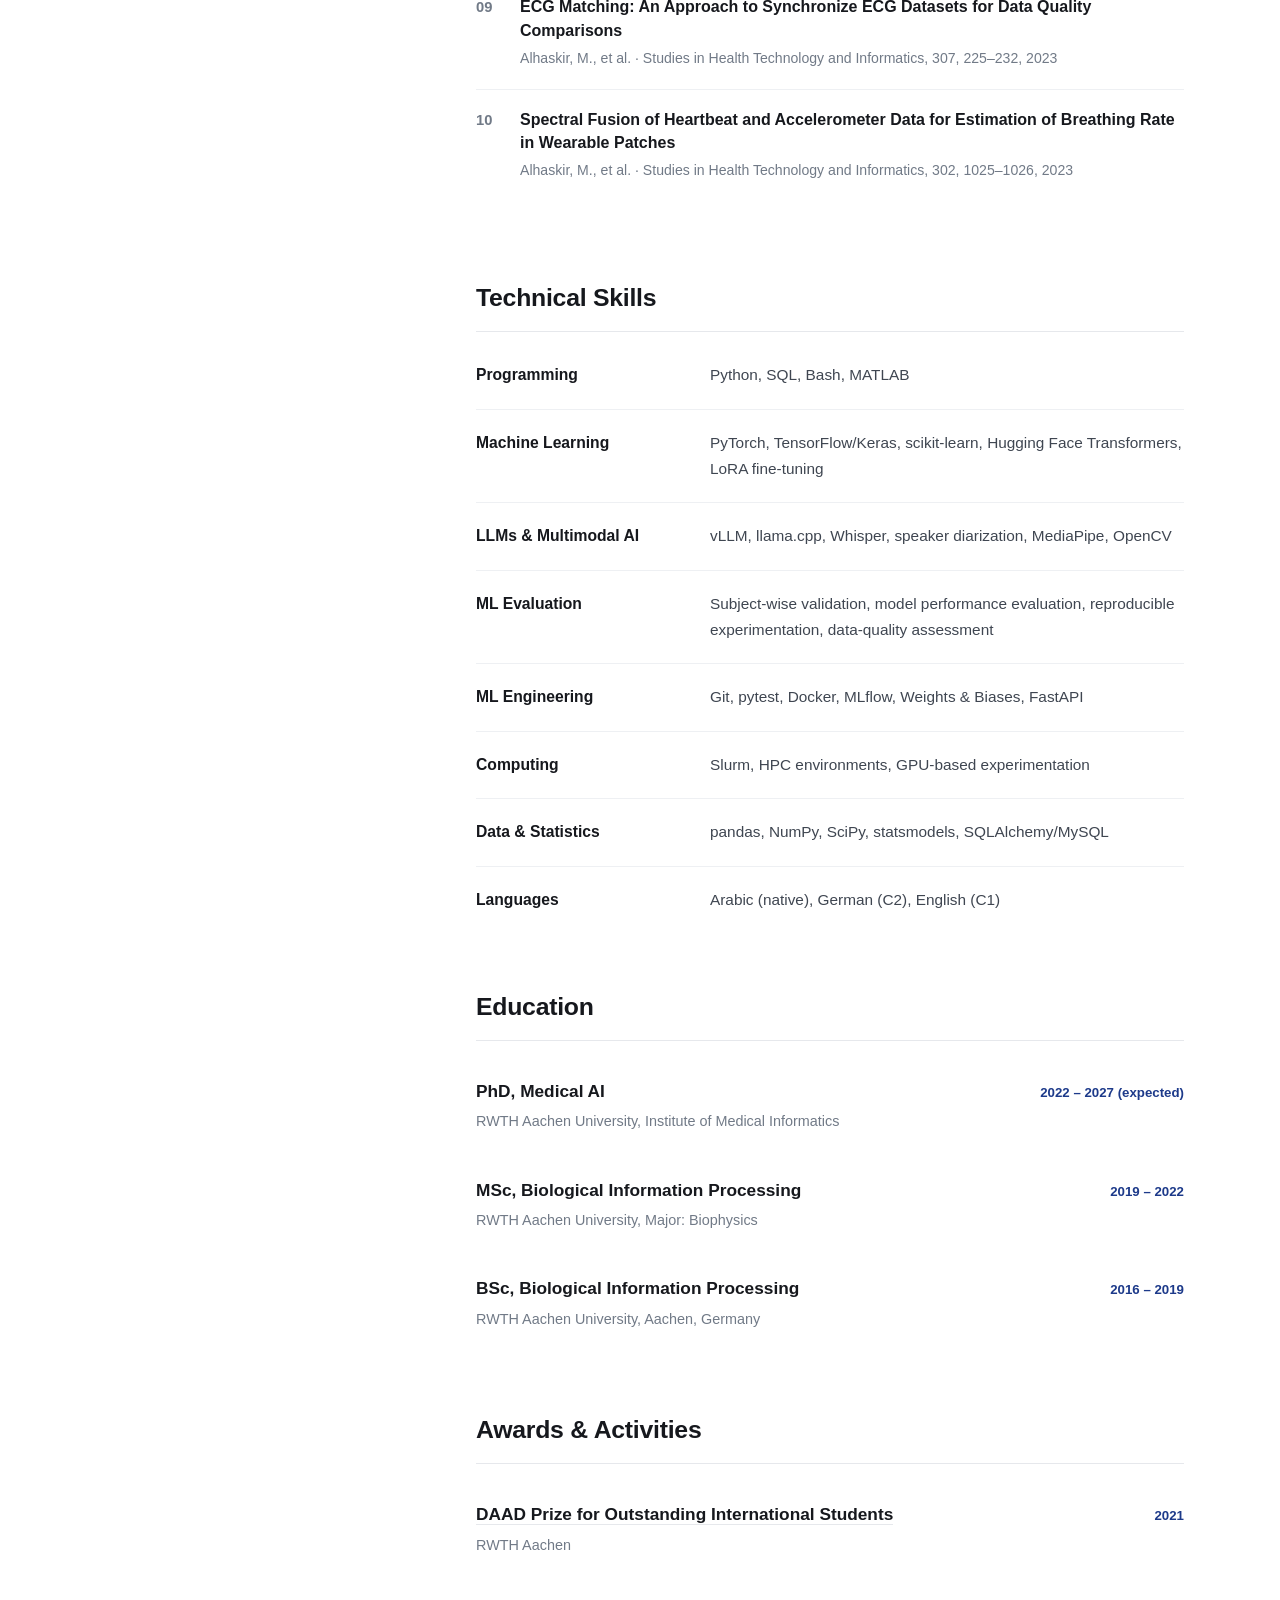
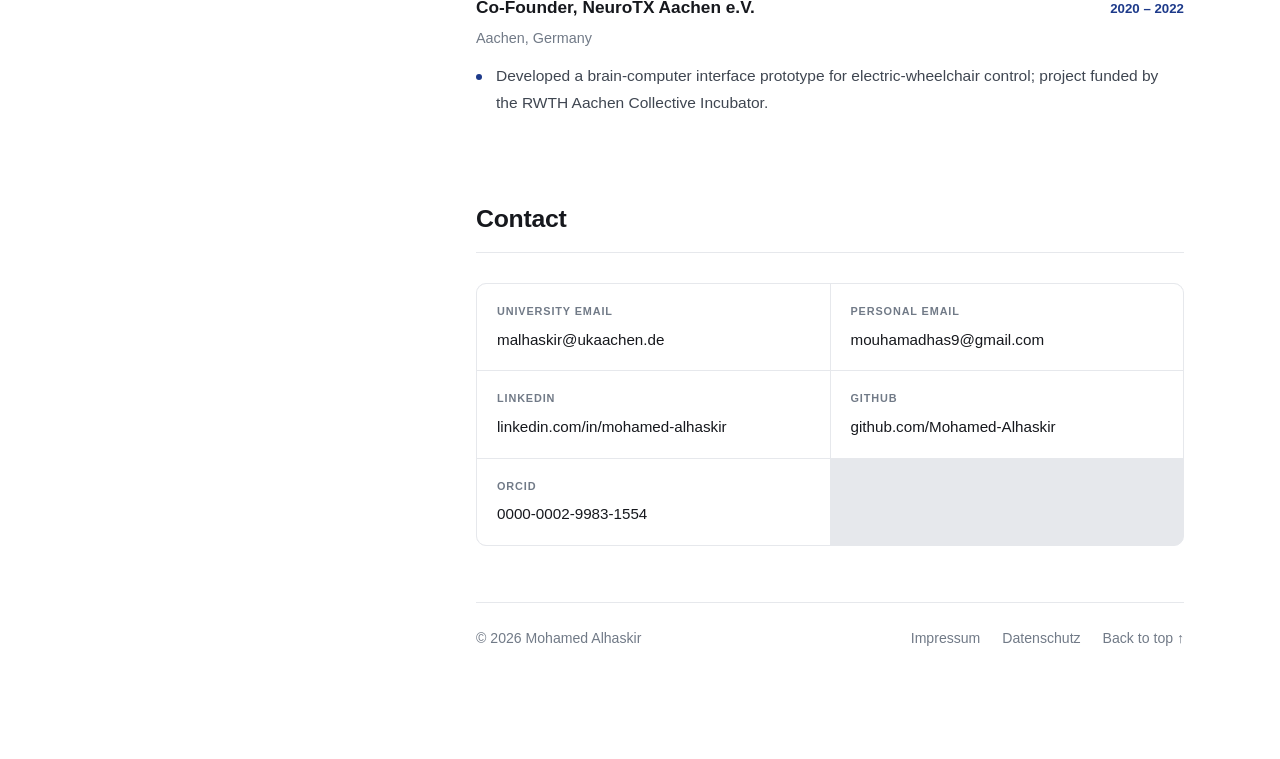
==== commit e7910a2b: "update" ====
--- a/index.html
+++ b/index.html
@@ -187,7 +187,7 @@
                 <div class="about">
                     <div class="about-text">
                         <p>
-                            I am an AI researcher and PhD candidate at RWTH Aachen University, working on the development and  evaluation of AI systems for real-world applications.
+                            I am an AI researcher and PhD candidate at RWTH Aachen University, working on the development and  evaluation of AI systems for real-world deployment.
                         </p>
                             I design and implement end-to-end ML pipelines, from physiological time-series modeling and signal processing to multimodal systems that integrate speech recognition, computer vision, and large language models.
                         <p>
@@ -450,9 +450,7 @@
             <section id="contact" class="block">
                 <h2 class="block-title">Contact</h2>
                 <p class="contact-lede">
-                    Open to collaborations on trustworthy medical-AI research,
-                    open-source ML tooling, and dependable deployment.
-                </p>
+                   
                 <div class="contact-list">
                     <a href="mailto:malhaskir@ukaachen.de"><span>University email</span>malhaskir@ukaachen.de</a>
                     <a href="mailto:mouhamadhas9@gmail.com"><span>Personal email</span>mouhamadhas9@gmail.com</a>
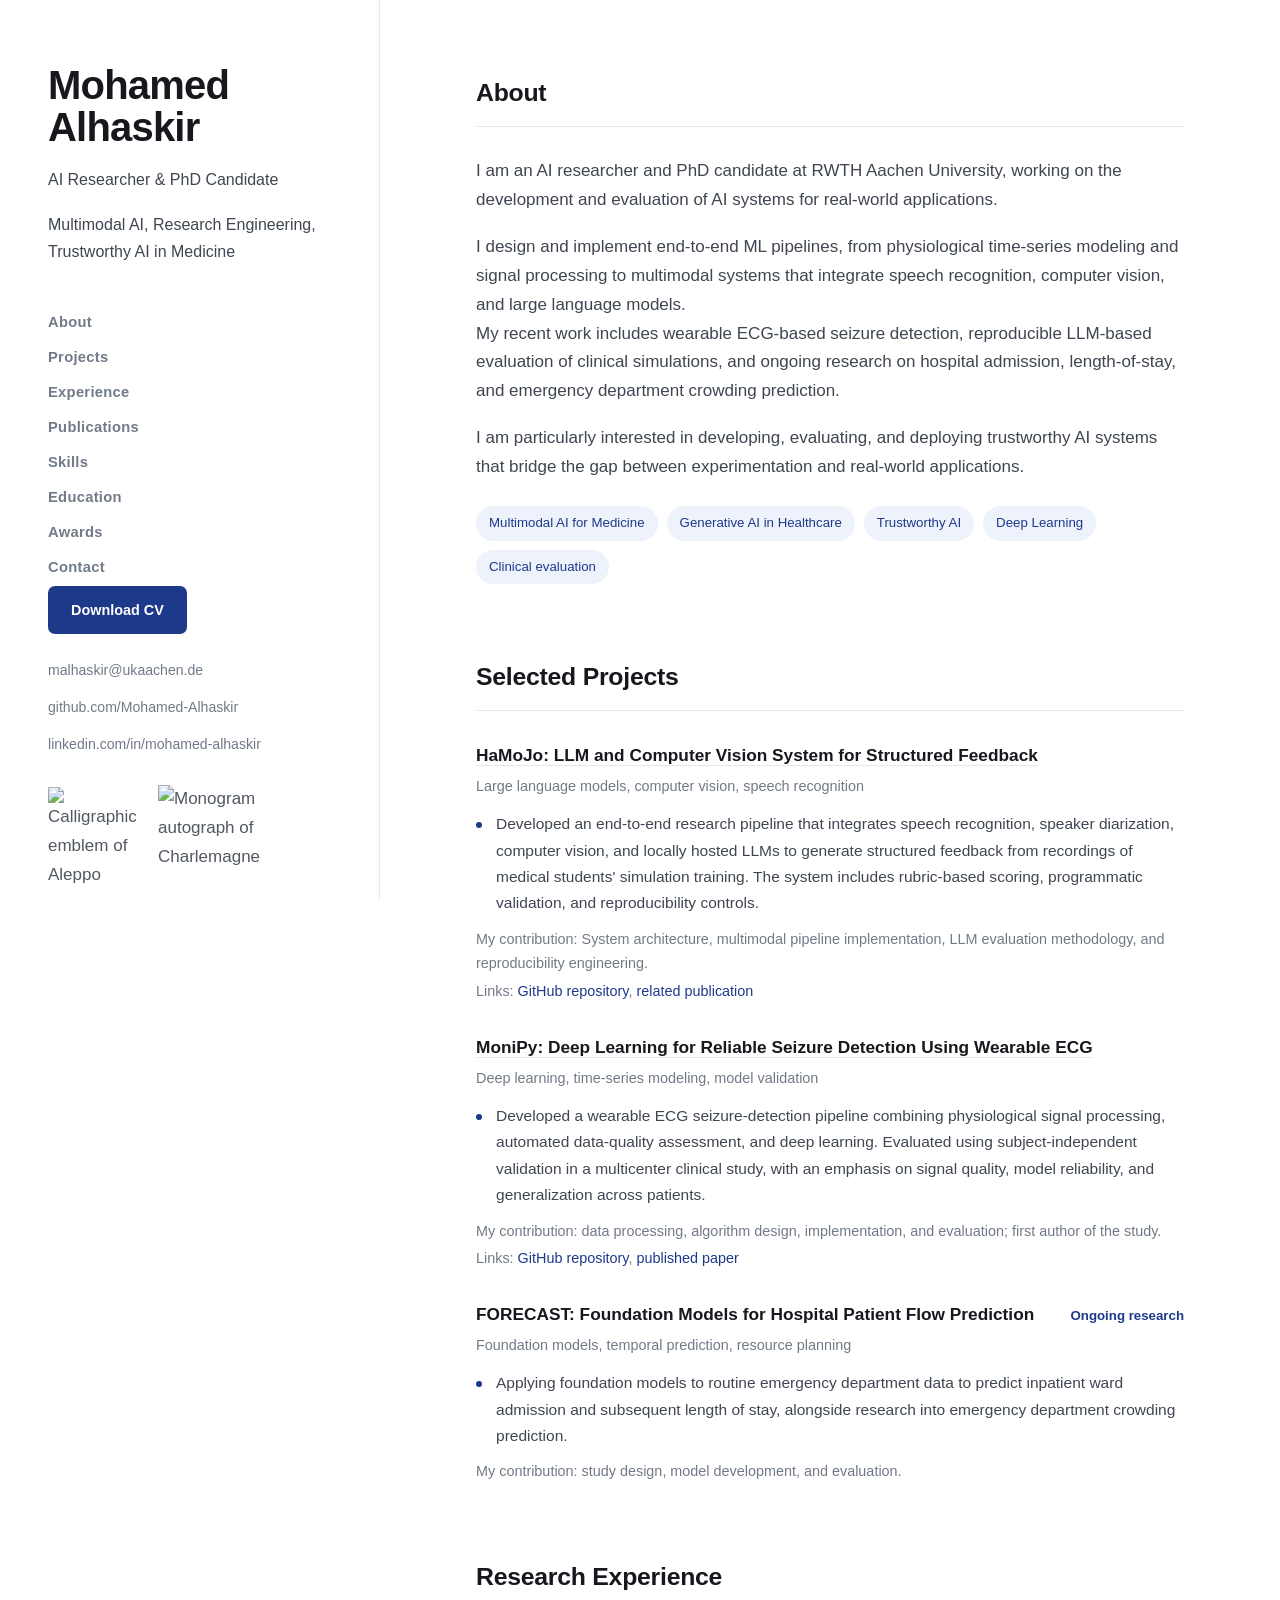
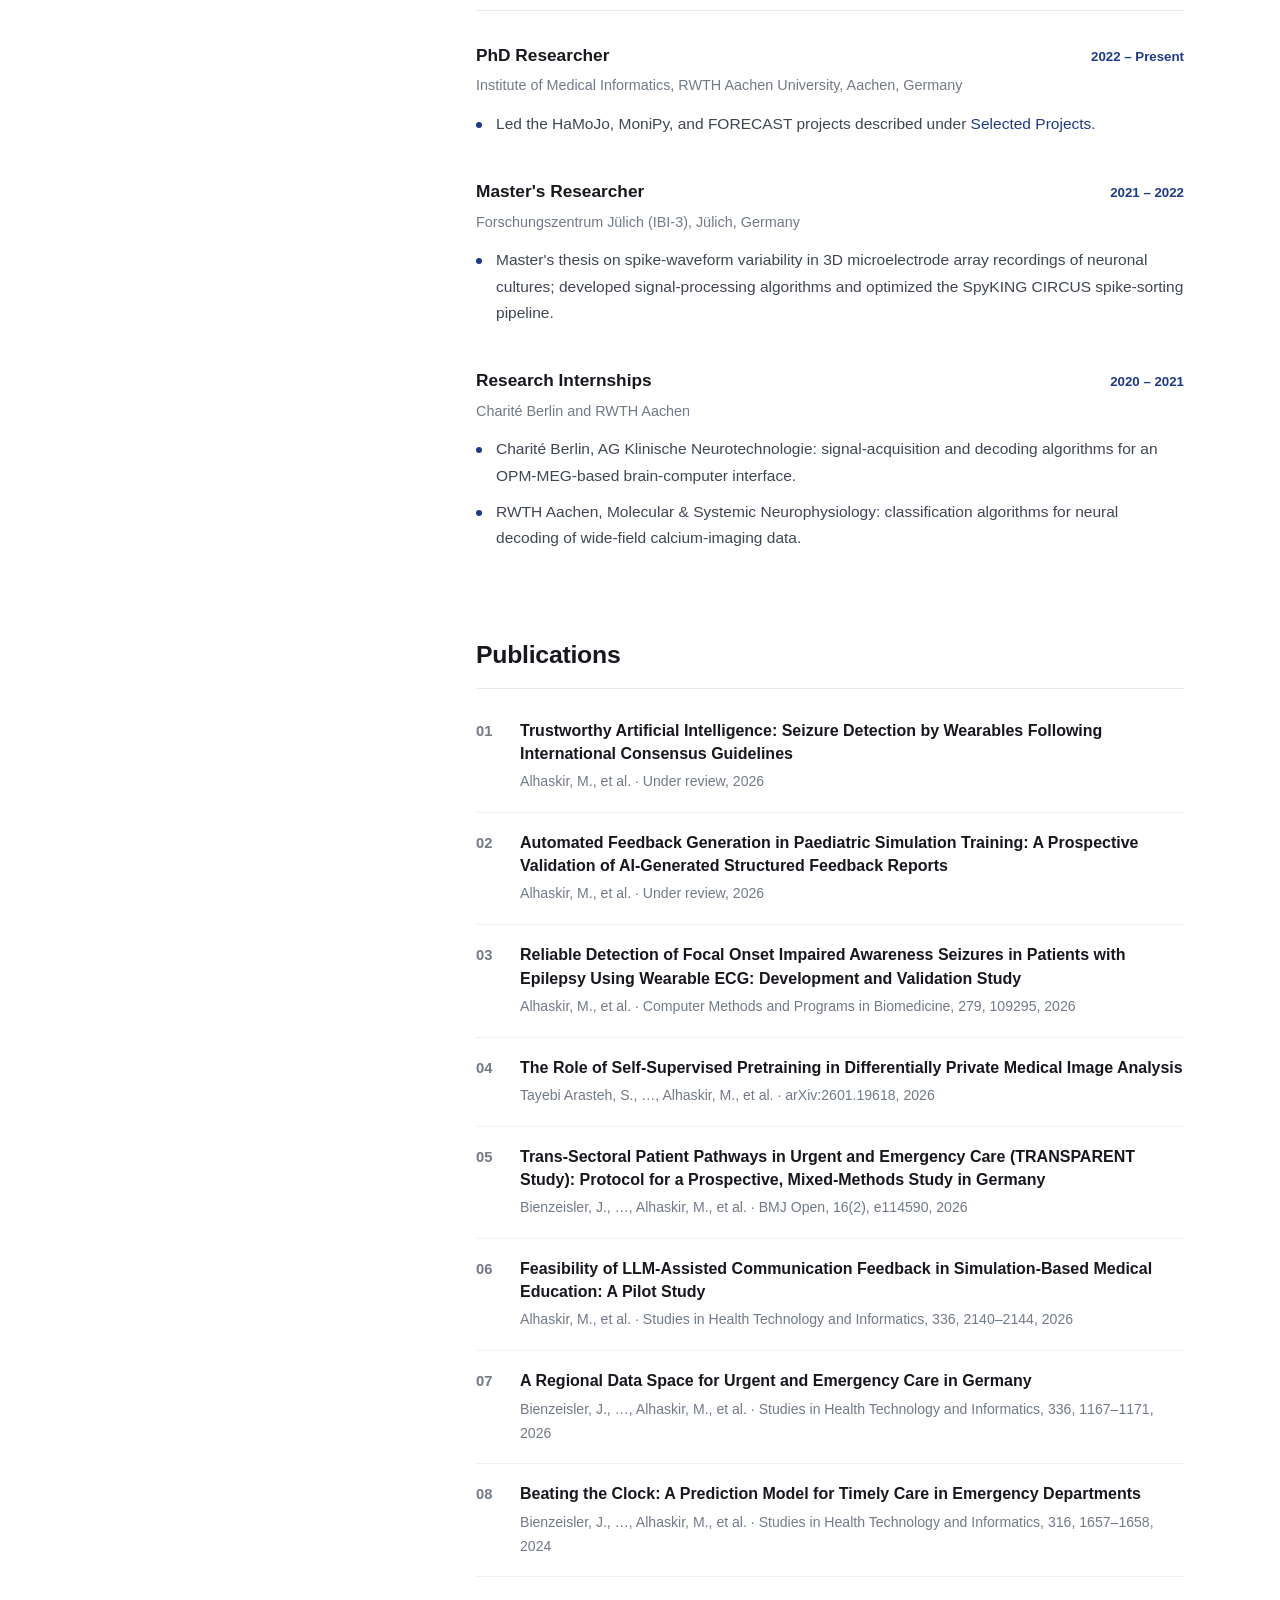
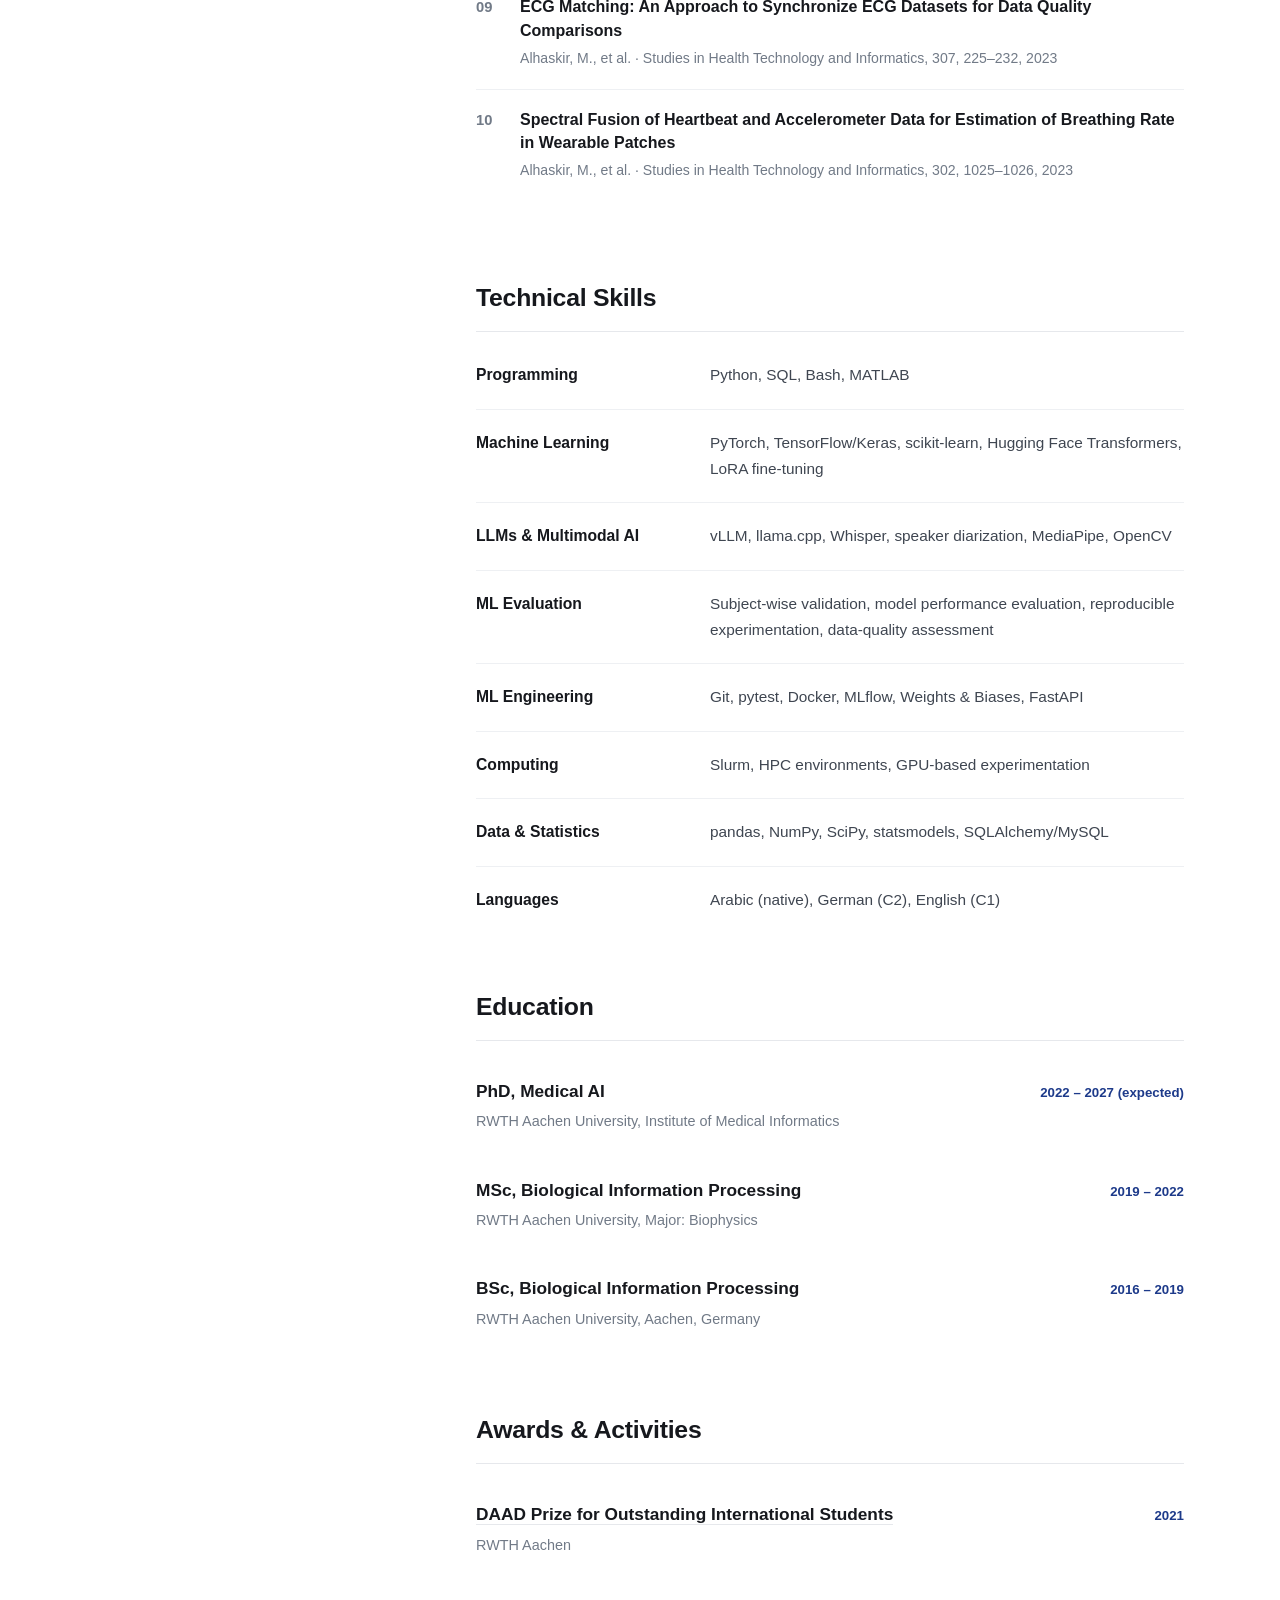
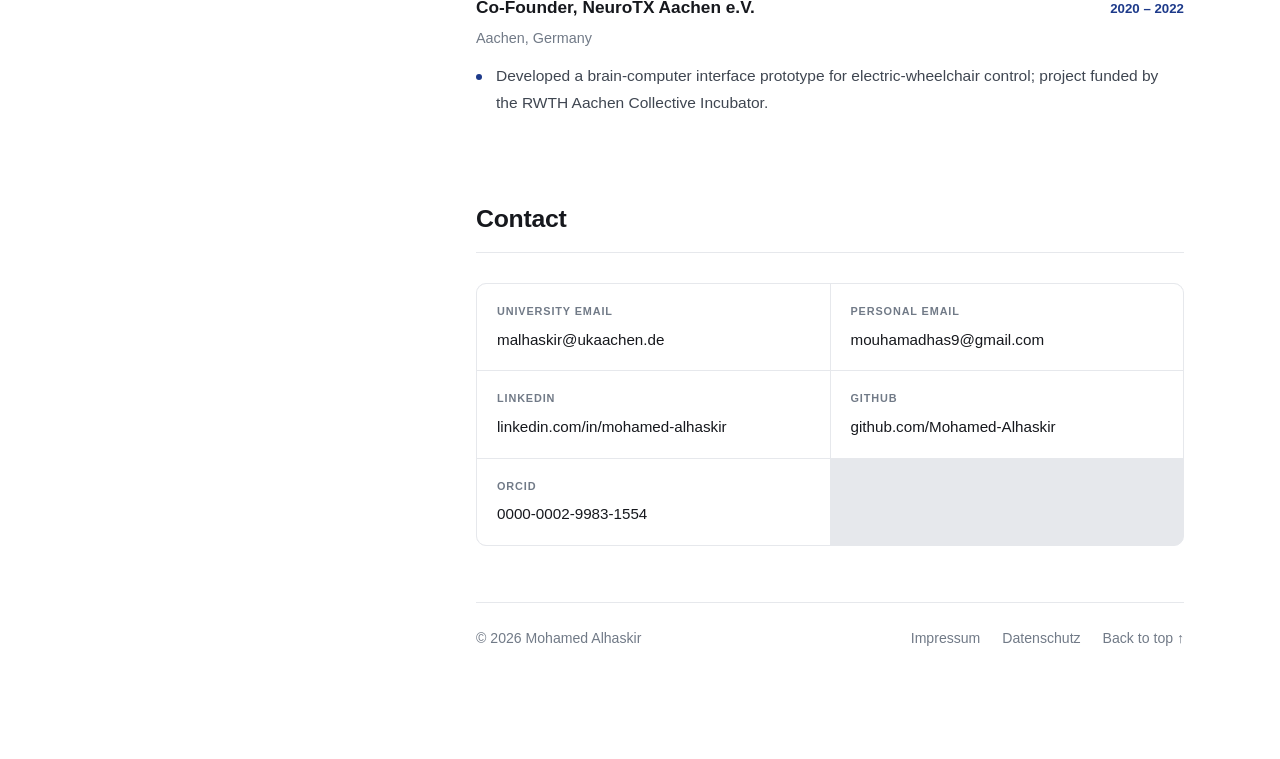
==== commit 344e7491: "update" ====
--- a/index.html
+++ b/index.html
@@ -187,15 +187,14 @@
                 <div class="about">
                     <div class="about-text">
                         <p>
-                            I am an AI researcher and PhD candidate at RWTH Aachen University, working on the development and  evaluation of AI systems for real-world deployment.
+                            I am an AI researcher and PhD candidate at RWTH Aachen University, working on the development and  evaluation of AI systems for real-world applications.
                         </p>
                             I design and implement end-to-end ML pipelines, from physiological time-series modeling and signal processing to multimodal systems that integrate speech recognition, computer vision, and large language models.
                         <p>
                             My recent work includes wearable ECG-based seizure detection, reproducible LLM-based evaluation of clinical simulations, and ongoing research on hospital admission, length-of-stay, and emergency department crowding prediction.
                         </p>
                         <p>
-                            I am particularly interested in developing and evaluating trustworthy AI systems that bridge experimentation and real-world applications.
-                        </p>
+I am particularly interested in developing, evaluating, and deploying trustworthy AI systems that bridge the gap between experimentation and real-world applications.                        </p>
                         
                         <div class="interests">
                             <span>Multimodal AI for Medicine</span>
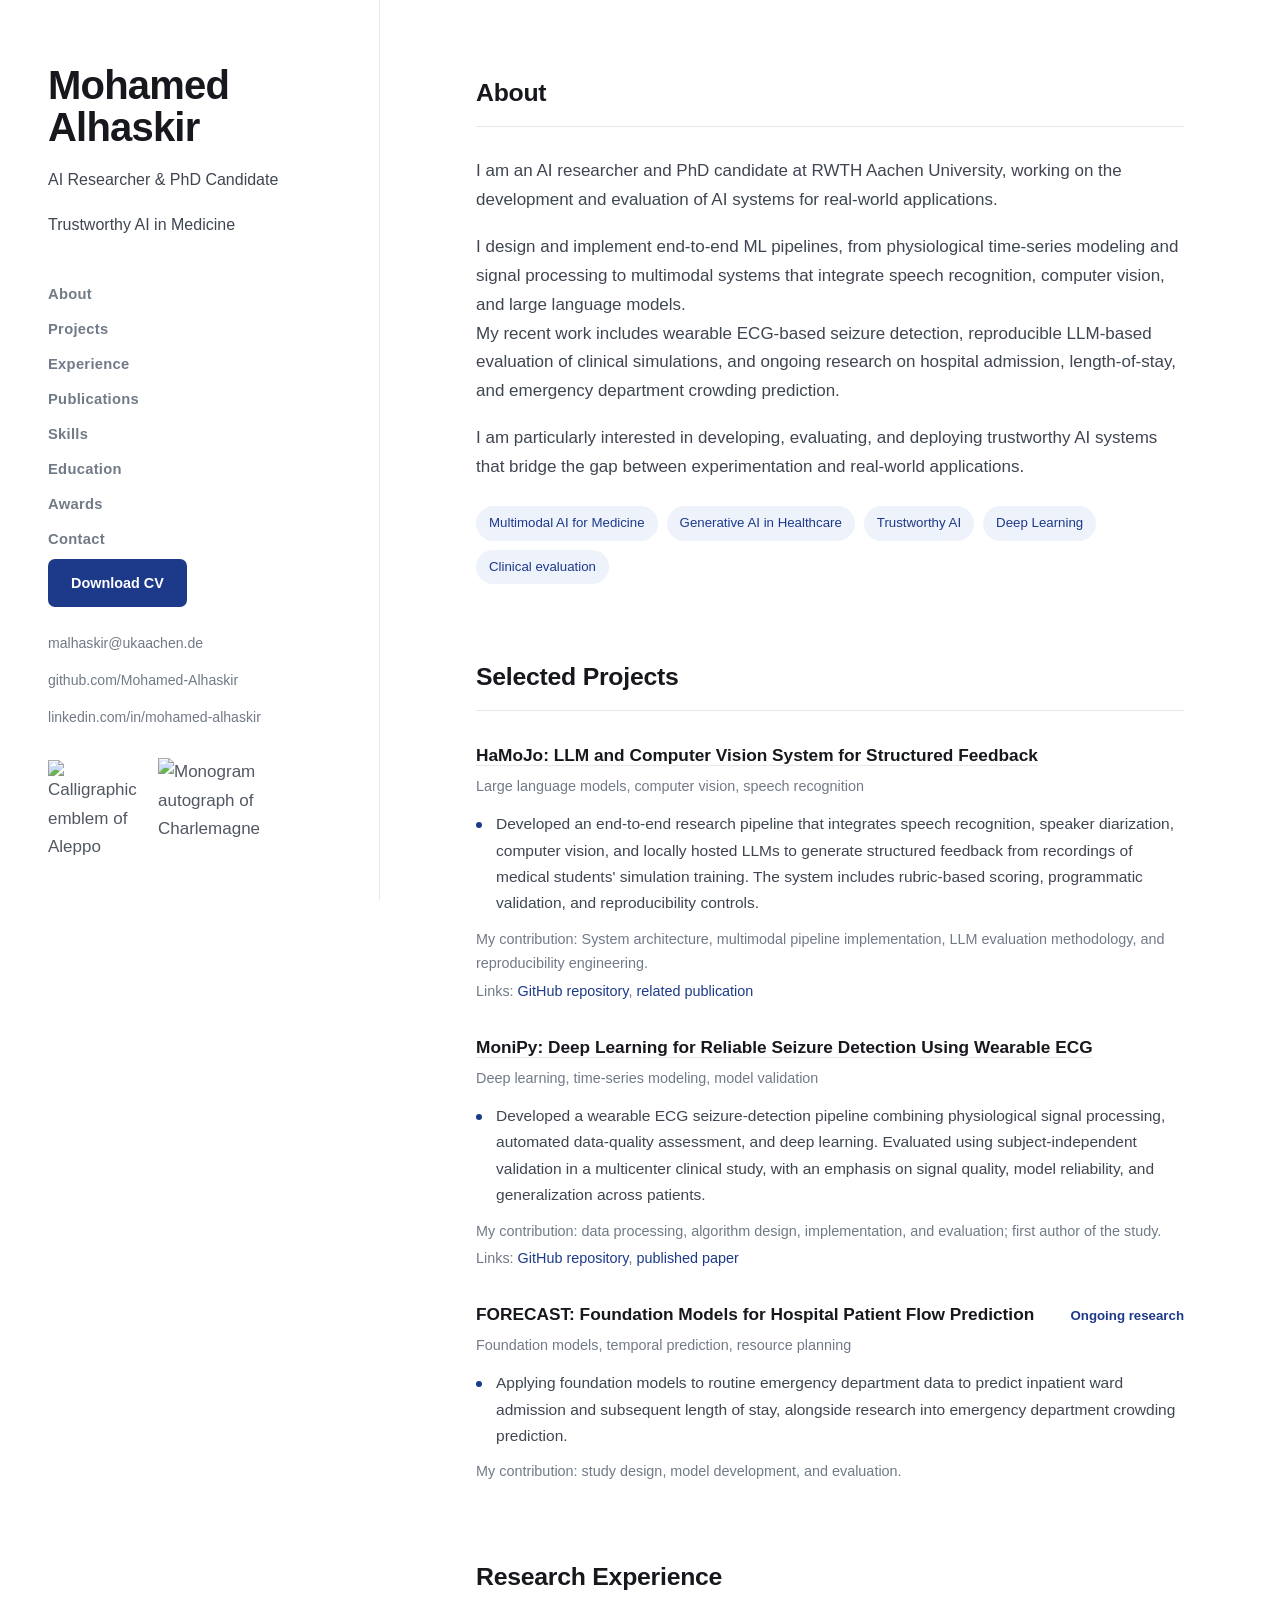
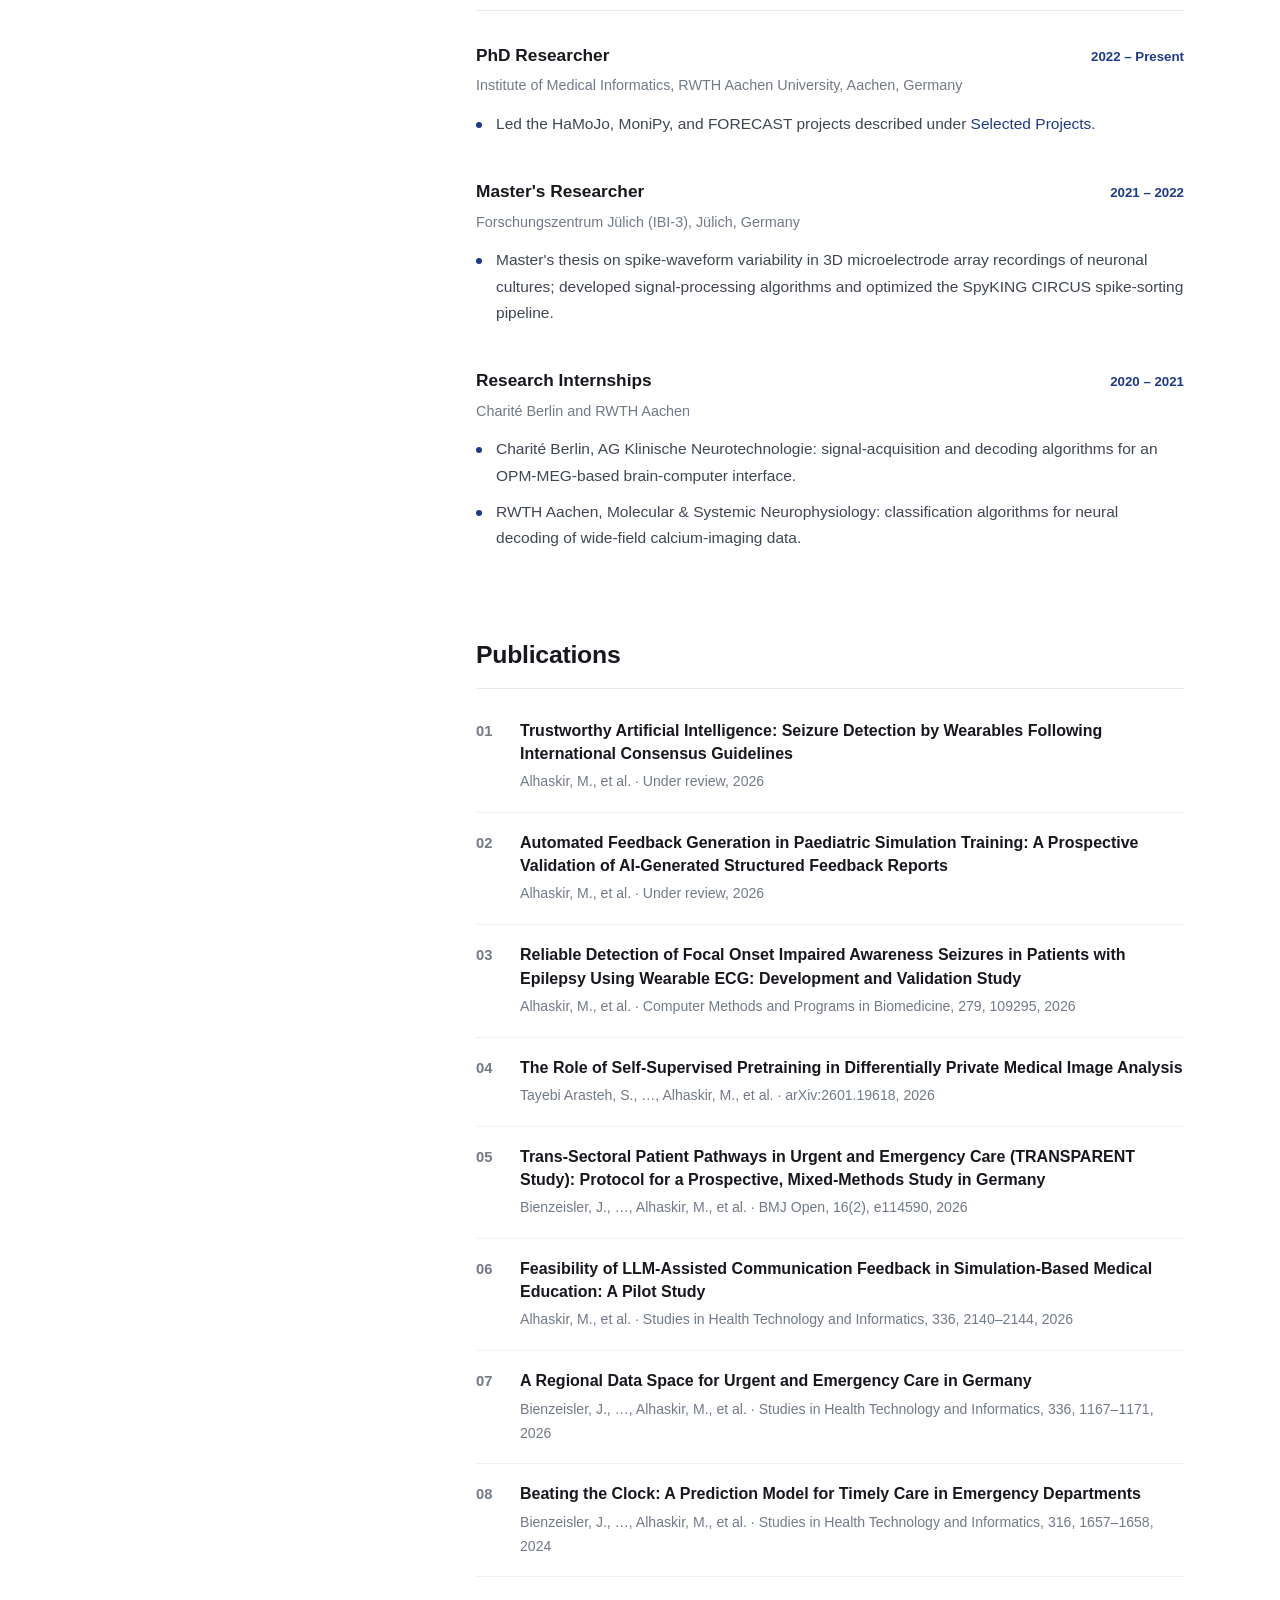
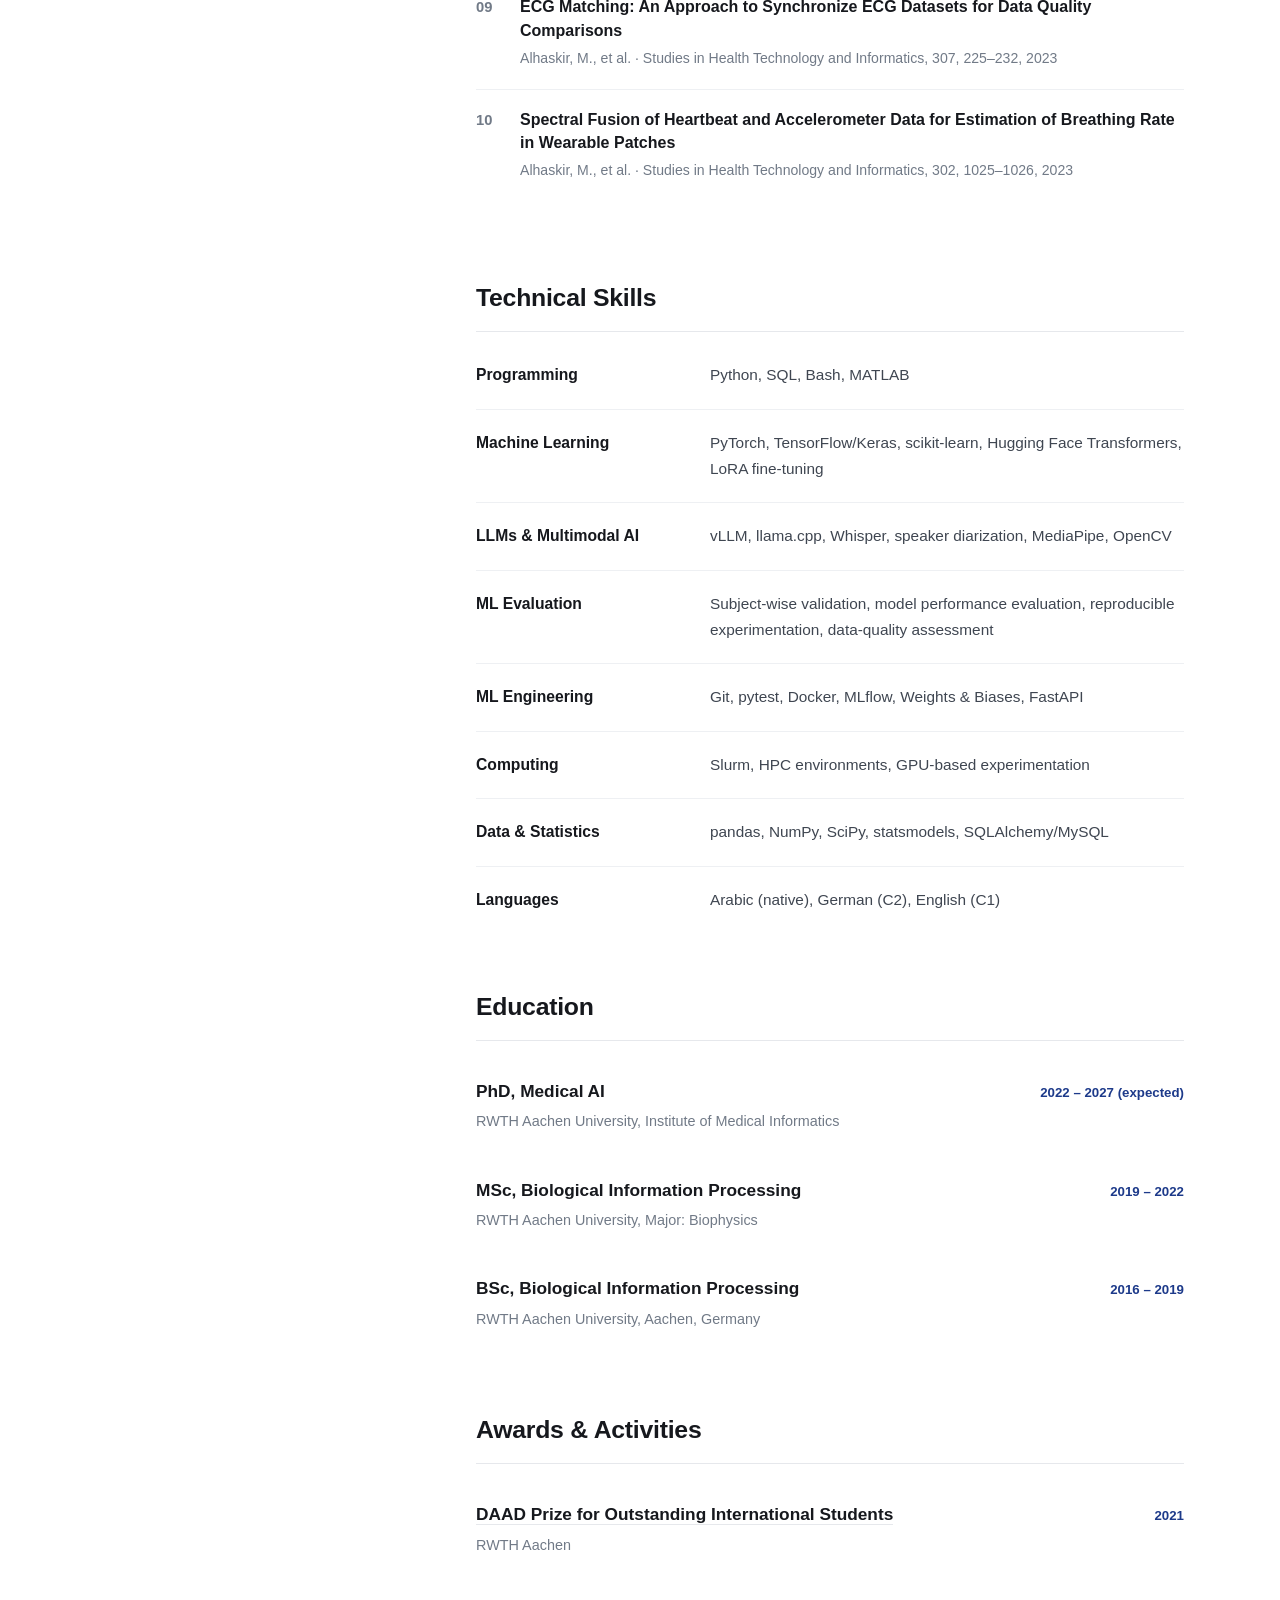
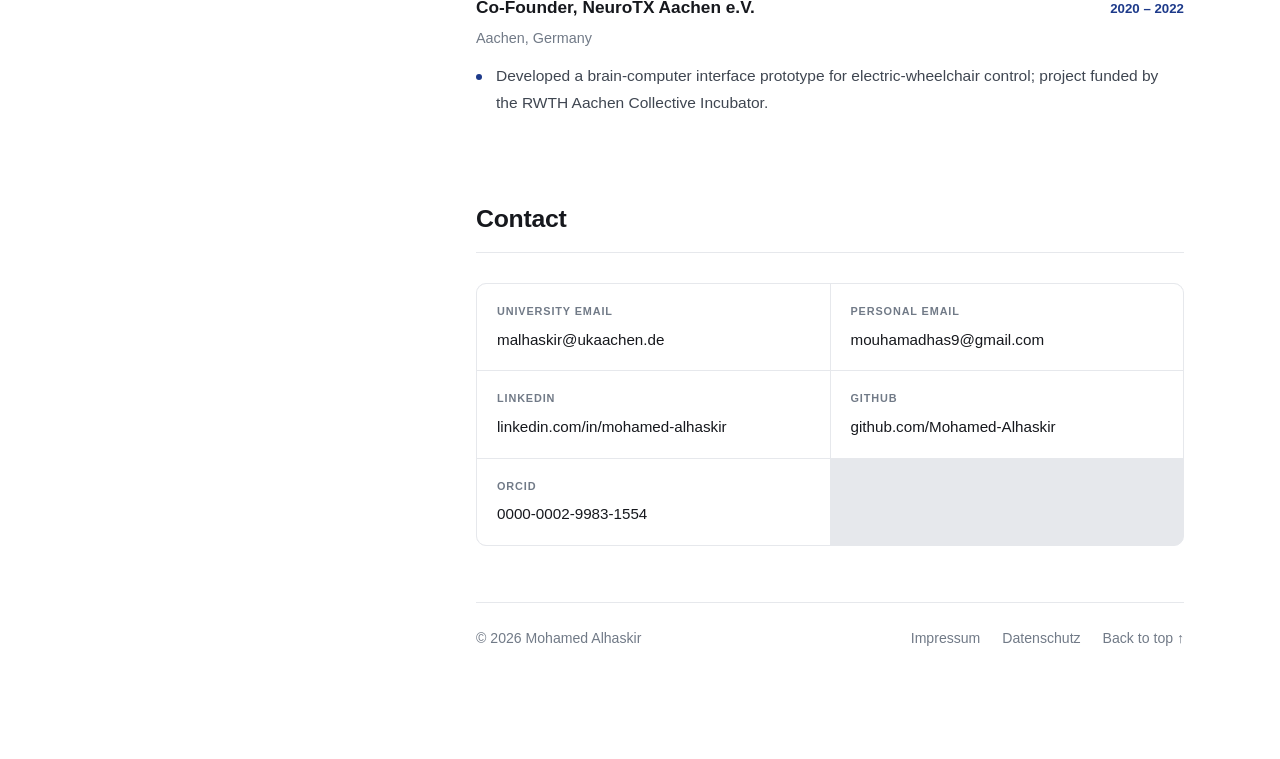
==== commit 80344538: "update" ====
--- a/index.html
+++ b/index.html
@@ -149,7 +149,7 @@
                 <div class="sidebar-top">
                     <h1>Mohamed Alhaskir</h1>
                     <p class="tagline">AI Researcher &amp; PhD Candidate</p>
-                    <p class="tagline">Multimodal AI, Research Engineering, Trustworthy AI in Medicine</p>
+                    <p class="tagline">Trustworthy AI in Medicine</p>
                     <nav class="side-nav">
                         <ul id="navLinks">
                             <li><a href="#about" class="side-link">About</a></li>
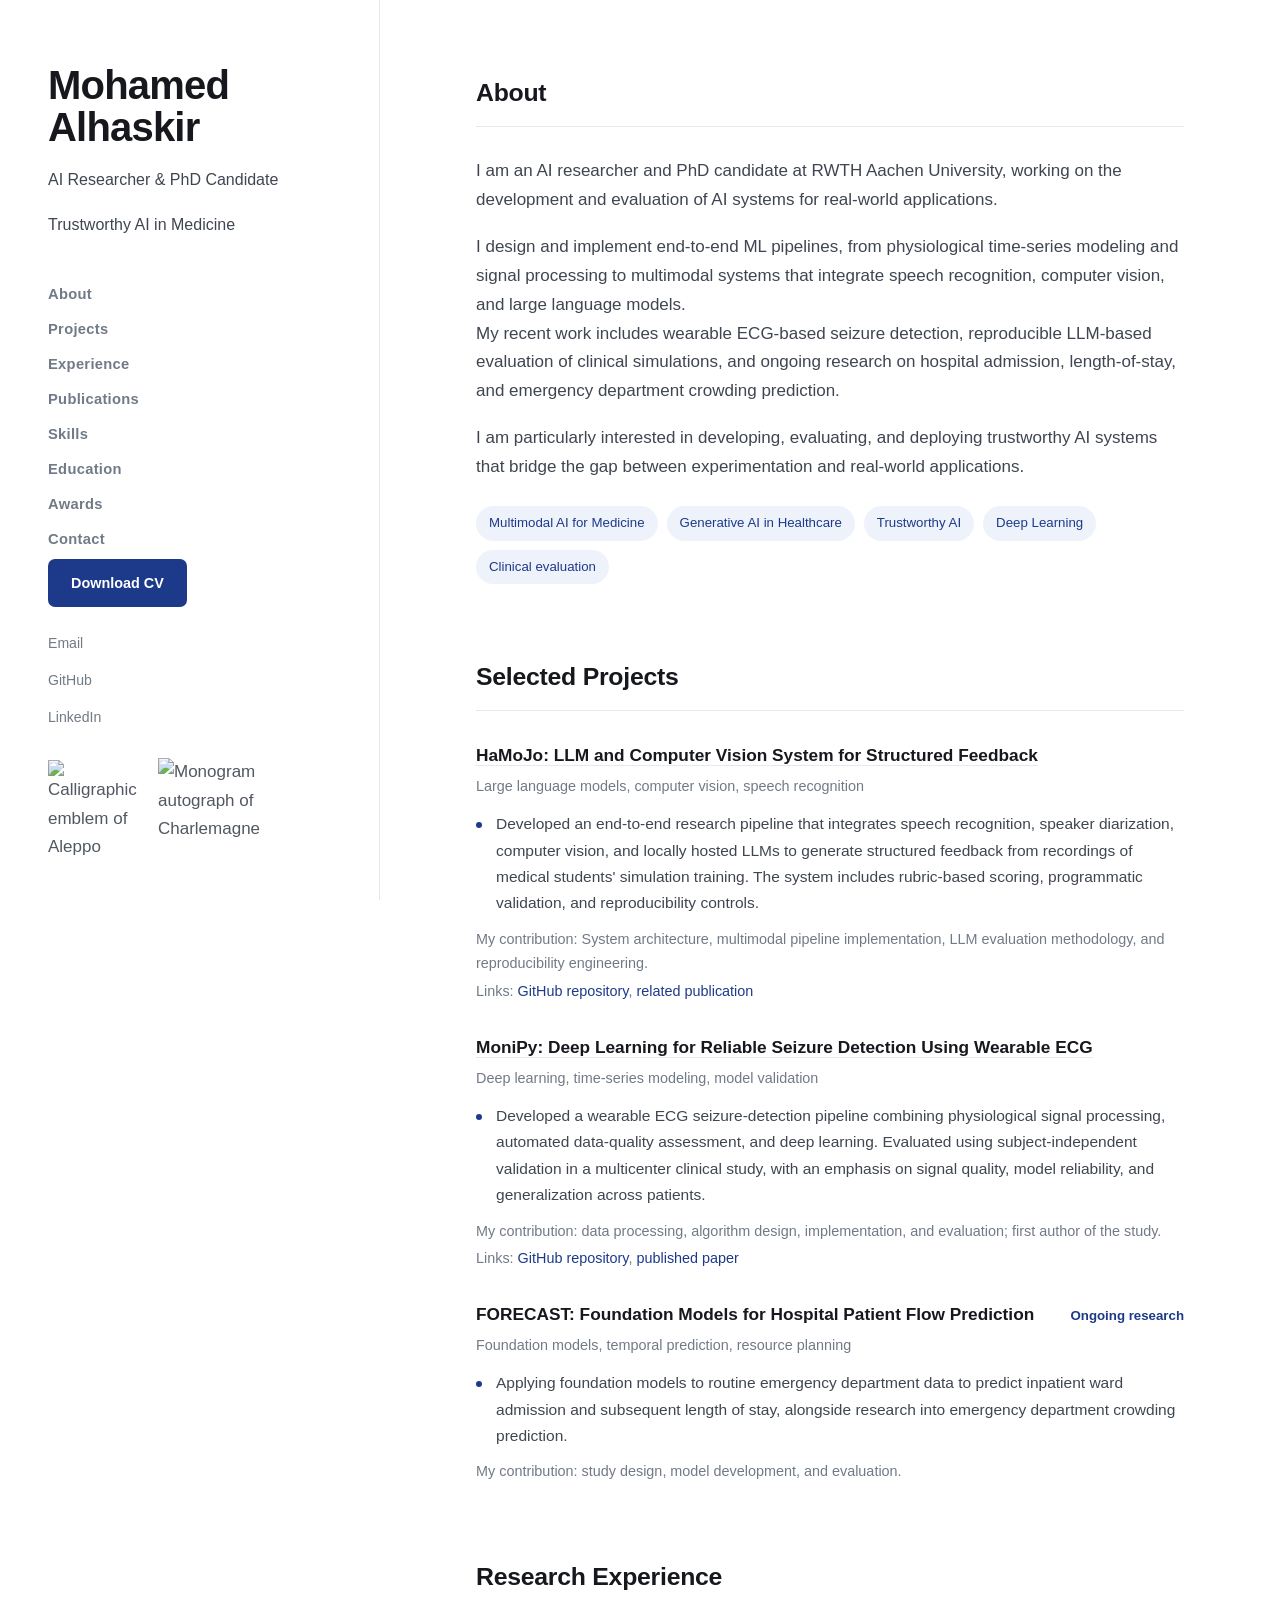
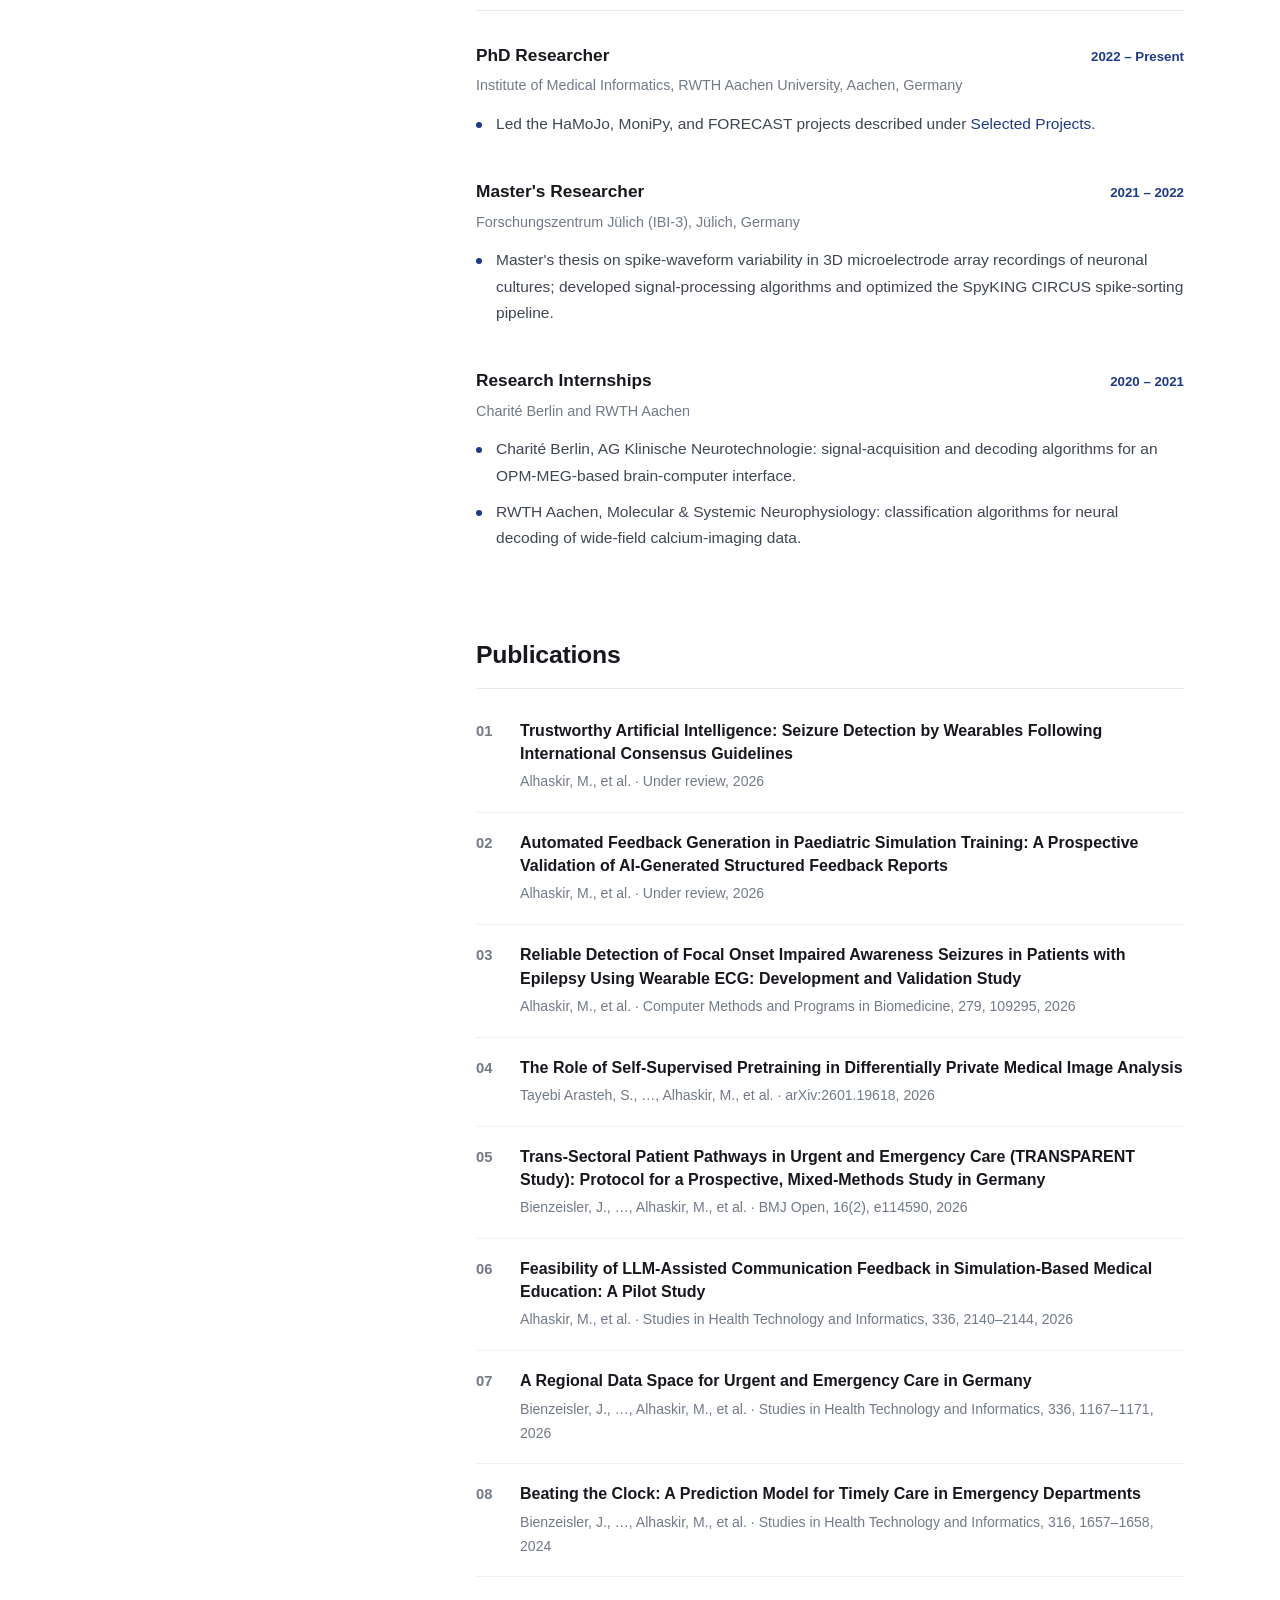
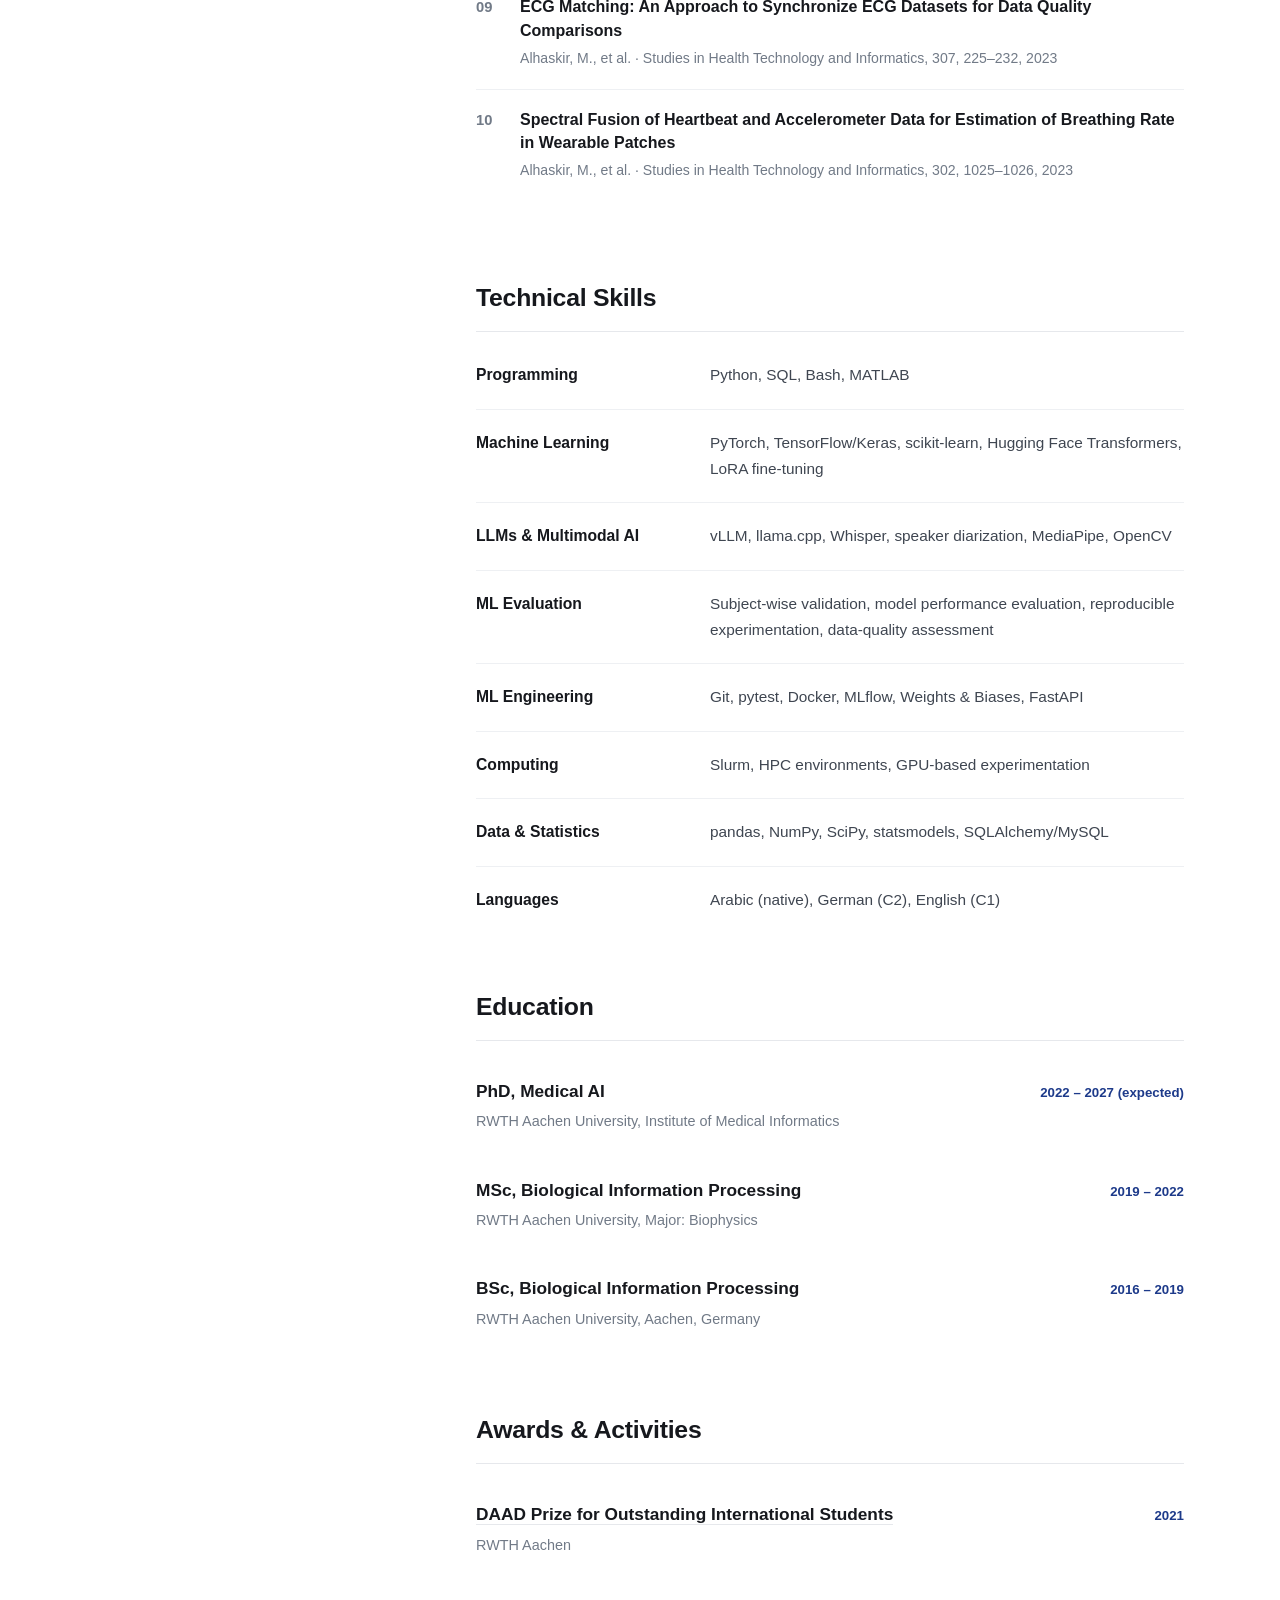
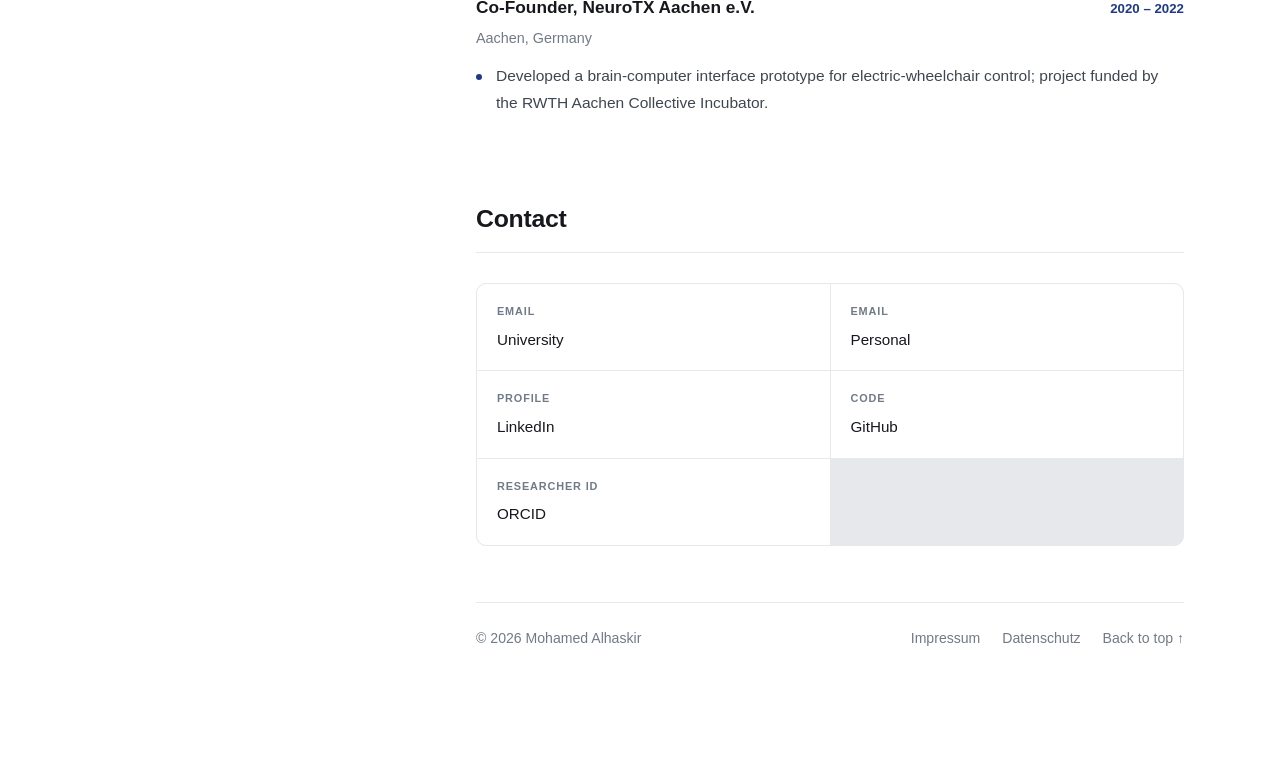
==== commit 4e9e3056: "update" ====
--- a/index.html
+++ b/index.html
@@ -166,9 +166,9 @@
                 <div class="sidebar-bottom">
                     <a href="CV_alhaskir.pdf" class="btn btn-primary" target="_blank" rel="noopener">Download CV</a>
                     <ul class="side-contact">
-                        <li><a href="mailto:malhaskir@ukaachen.de">malhaskir@ukaachen.de</a></li>
-                        <li><a href="https://github.com/Mohamed-Alhaskir" target="_blank" rel="noopener">github.com/Mohamed-Alhaskir</a></li>
-                        <li><a href="https://www.linkedin.com/in/mohamed-alhaskir" target="_blank" rel="noopener">linkedin.com/in/mohamed-alhaskir</a></li>
+                        <li><a href="mailto:malhaskir@ukaachen.de">Email</a></li>
+                        <li><a href="https://github.com/Mohamed-Alhaskir" target="_blank" rel="noopener">GitHub</a></li>
+                        <li><a href="https://www.linkedin.com/in/mohamed-alhaskir" target="_blank" rel="noopener">LinkedIn</a></li>
                     </ul>
                     <figure class="heritage">
                         <div class="heritage-logos">
@@ -451,11 +451,11 @@
                 <p class="contact-lede">
                    
                 <div class="contact-list">
-                    <a href="mailto:malhaskir@ukaachen.de"><span>University email</span>malhaskir@ukaachen.de</a>
-                    <a href="mailto:mouhamadhas9@gmail.com"><span>Personal email</span>mouhamadhas9@gmail.com</a>
-                    <a href="https://www.linkedin.com/in/mohamed-alhaskir" target="_blank" rel="noopener"><span>LinkedIn</span>linkedin.com/in/mohamed-alhaskir</a>
-                    <a href="https://github.com/Mohamed-Alhaskir" target="_blank" rel="noopener"><span>GitHub</span>github.com/Mohamed-Alhaskir</a>
-                    <a href="https://orcid.org/0000-0002-9983-1554" target="_blank" rel="noopener"><span>ORCID</span>0000-0002-9983-1554</a>
+                    <a href="mailto:malhaskir@ukaachen.de"><span>Email</span>University</a>
+                    <a href="mailto:mouhamadhas9@gmail.com"><span>Email</span>Personal</a>
+                    <a href="https://www.linkedin.com/in/mohamed-alhaskir" target="_blank" rel="noopener"><span>Profile</span>LinkedIn</a>
+                    <a href="https://github.com/Mohamed-Alhaskir" target="_blank" rel="noopener"><span>Code</span>GitHub</a>
+                    <a href="https://orcid.org/0000-0002-9983-1554" target="_blank" rel="noopener"><span>Researcher ID</span>ORCID</a>
                 </div>
                 <footer class="content-footer">
                     <p>© <span id="year">2026</span> Mohamed Alhaskir</p>
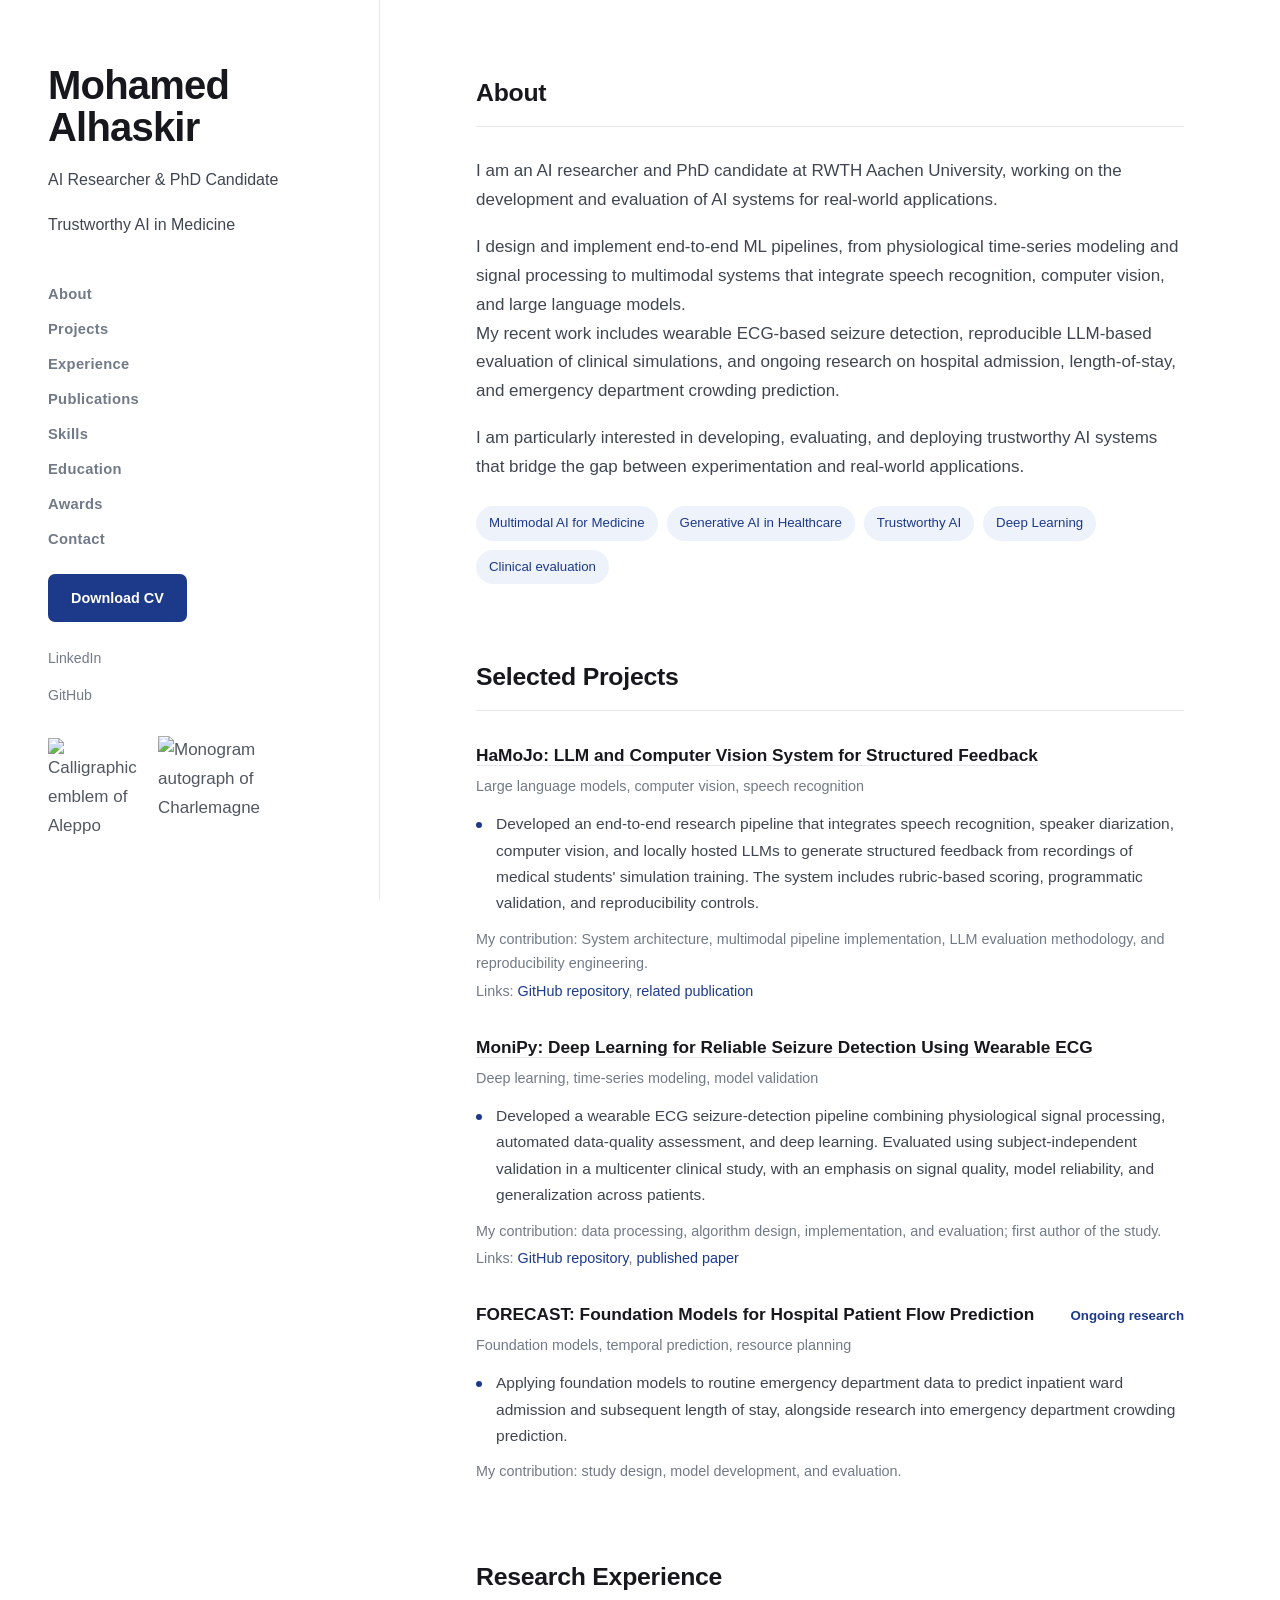
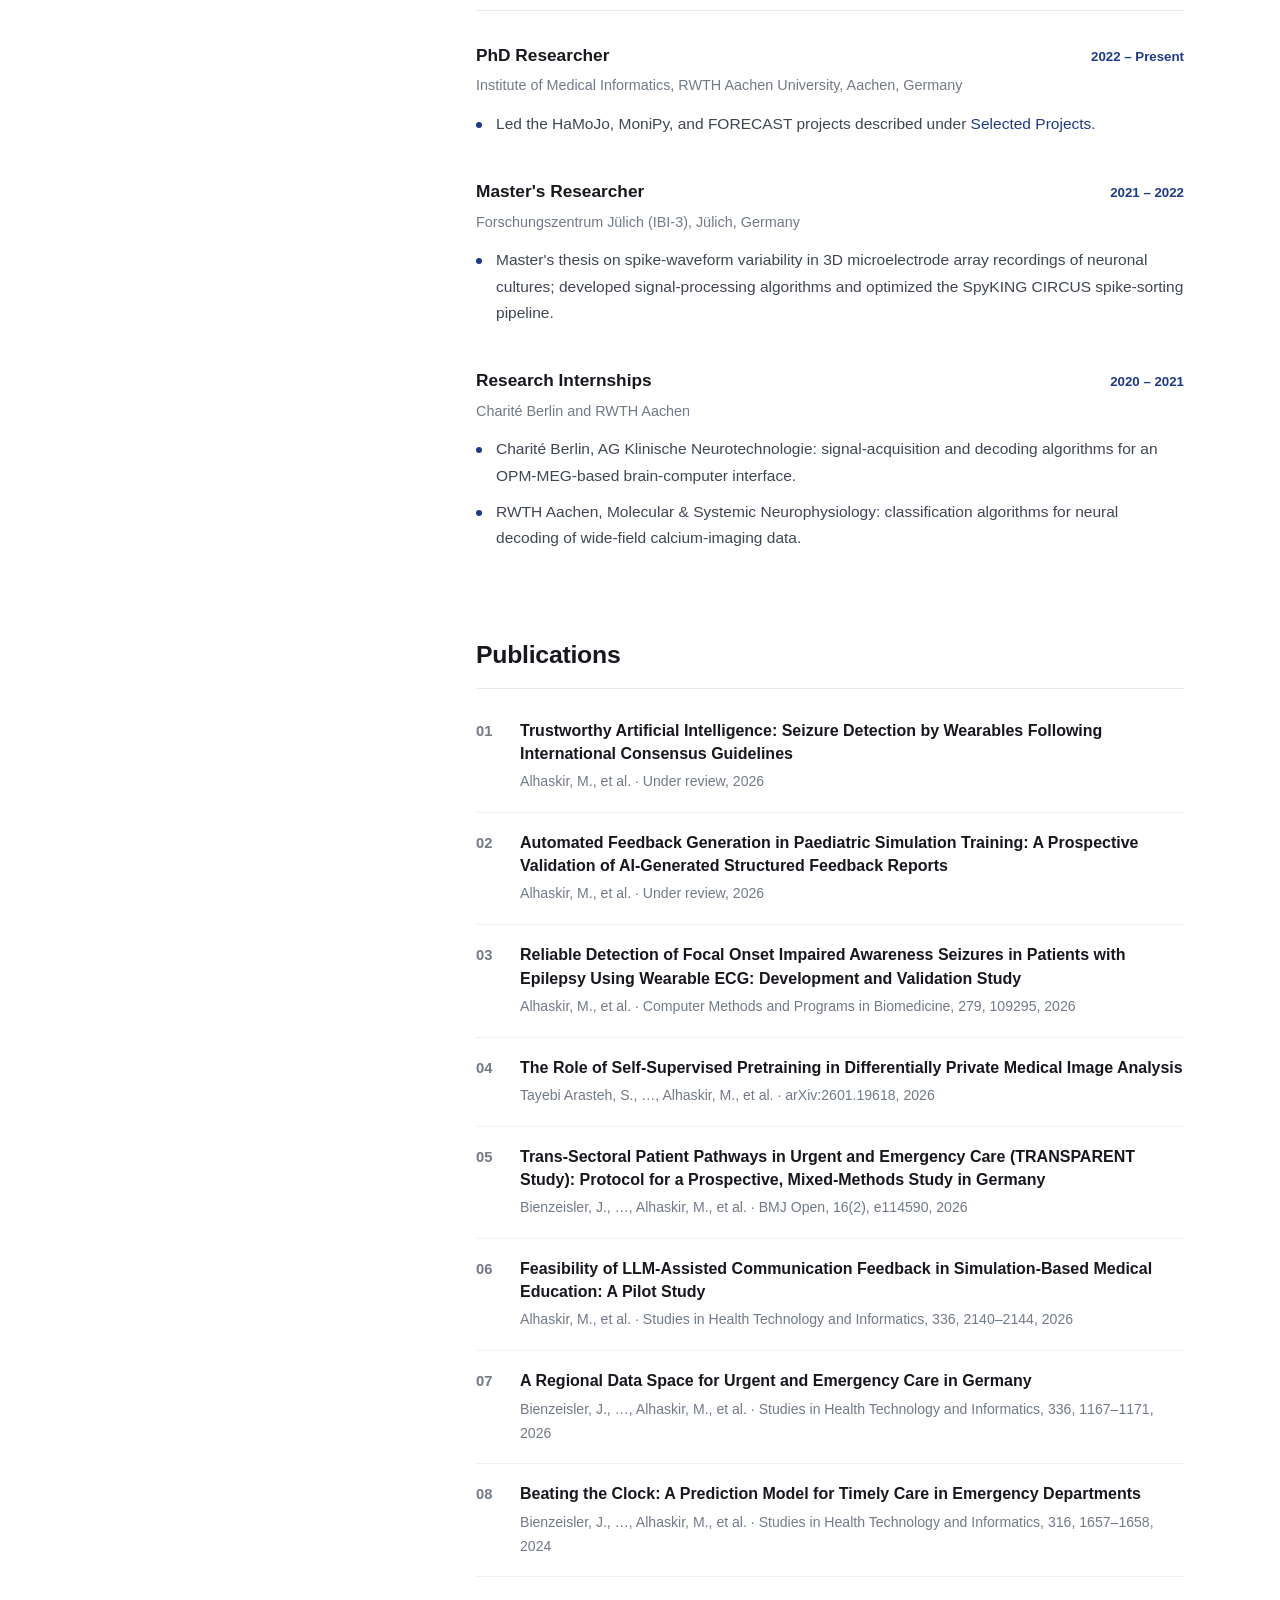
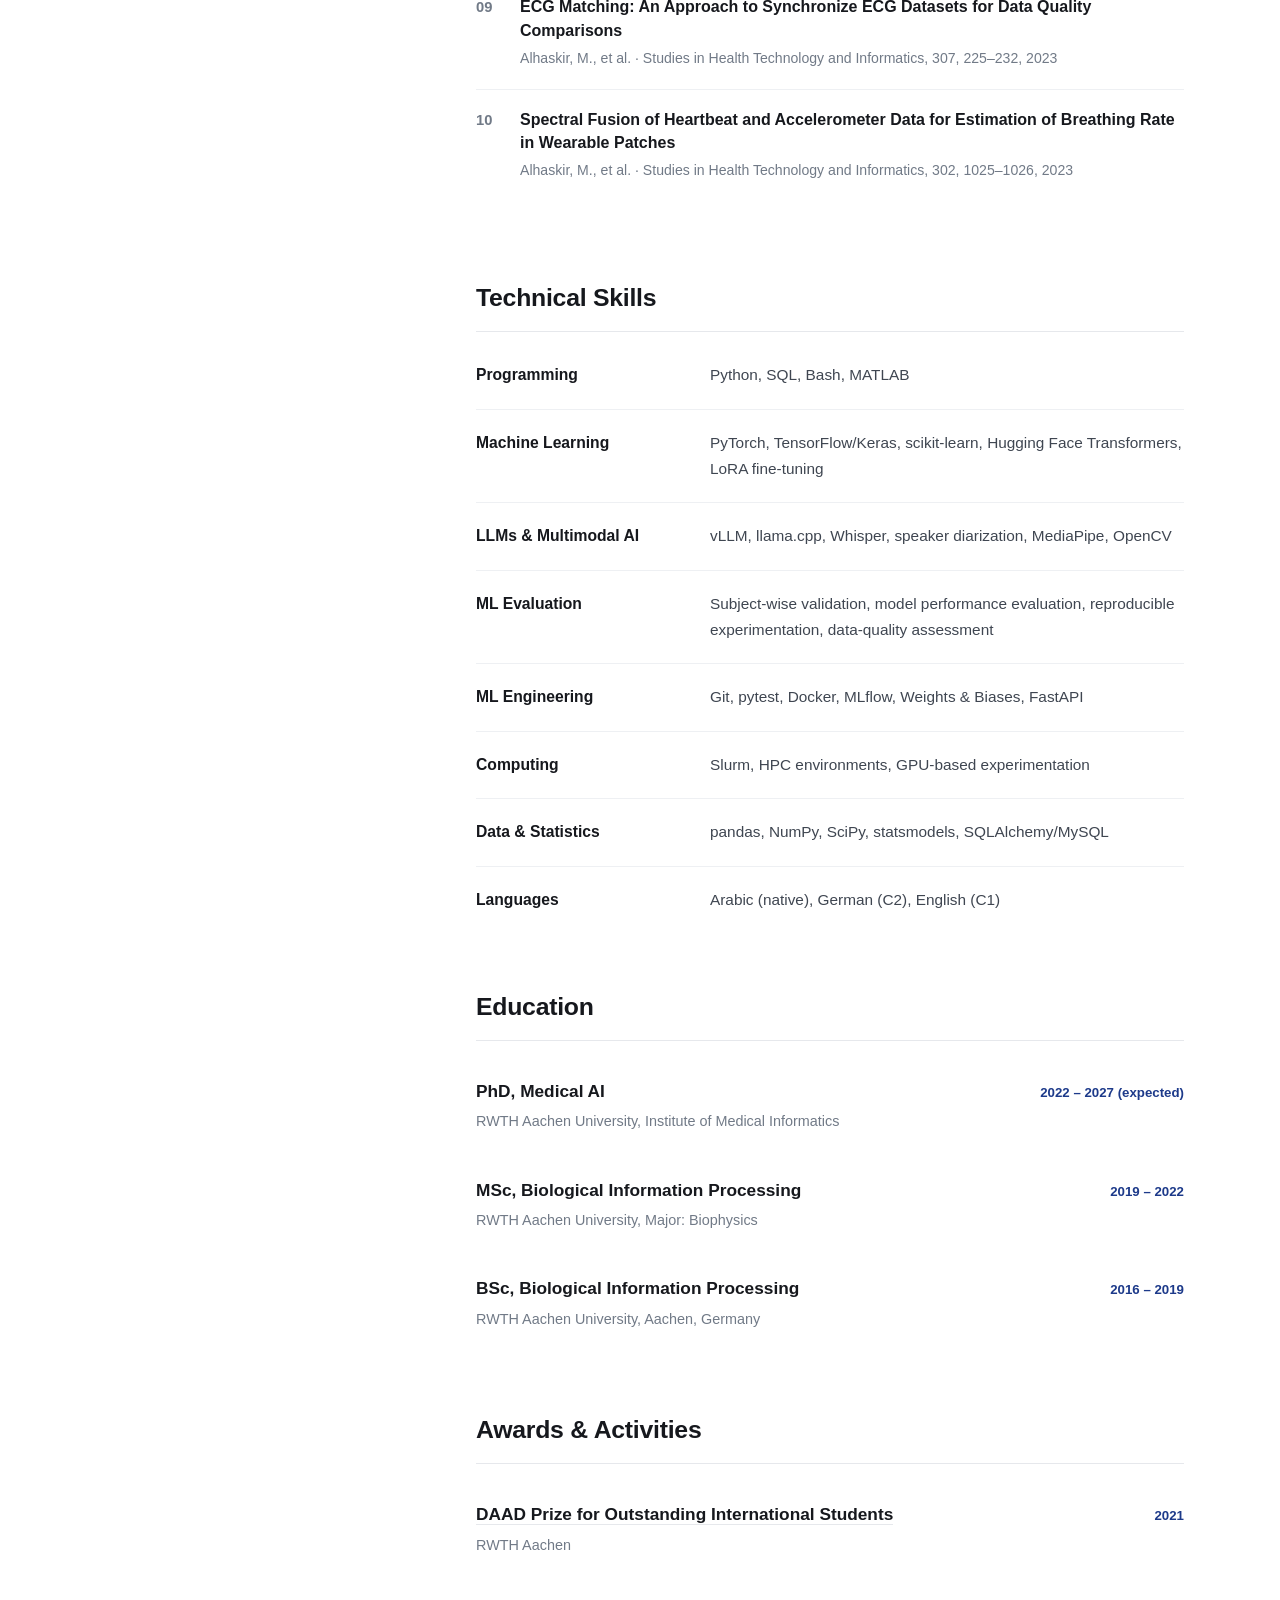
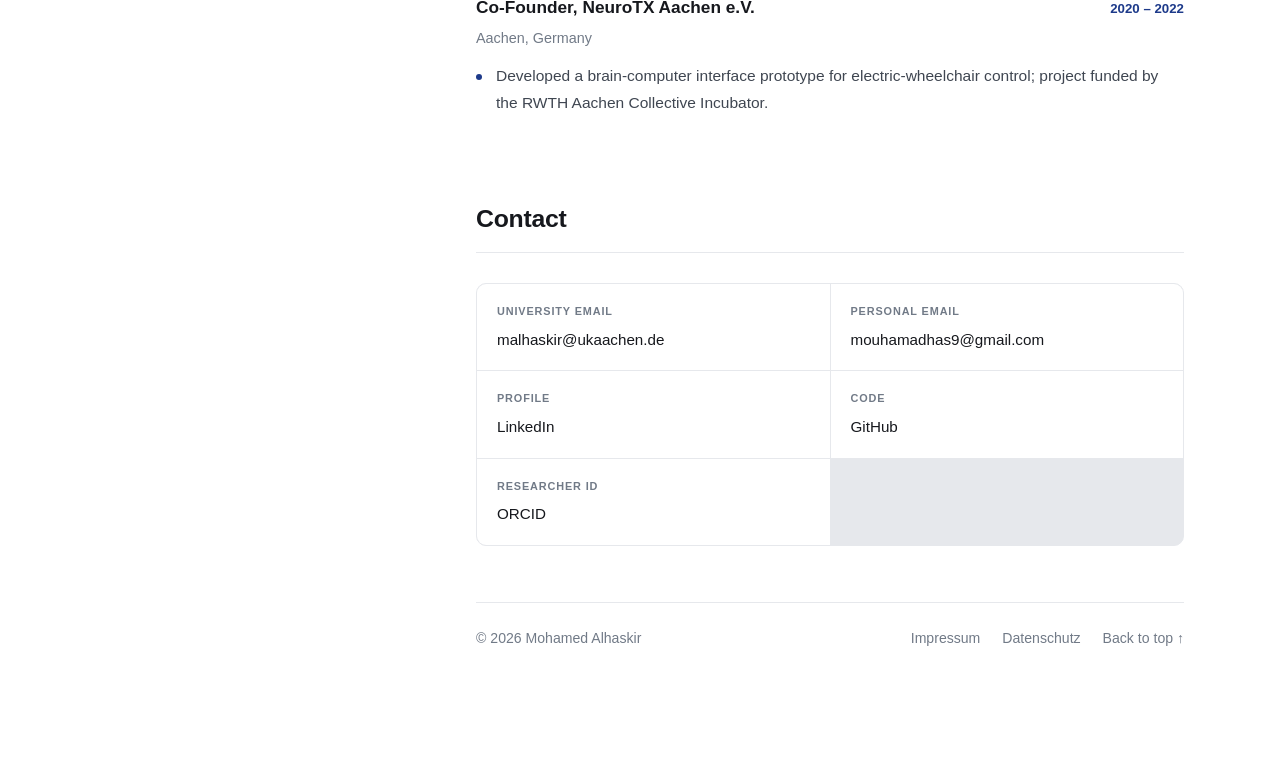
==== commit f87e3bb6: "update" ====
--- a/index.html
+++ b/index.html
@@ -166,9 +166,8 @@
                 <div class="sidebar-bottom">
                     <a href="CV_alhaskir.pdf" class="btn btn-primary" target="_blank" rel="noopener">Download CV</a>
                     <ul class="side-contact">
-                        <li><a href="mailto:malhaskir@ukaachen.de">Email</a></li>
+                        <li><a href="https://www.linkedin.com/in/mohamed-alhaskir" target="_blank" rel="noopener">LinkedIn</a></li>
                         <li><a href="https://github.com/Mohamed-Alhaskir" target="_blank" rel="noopener">GitHub</a></li>
-                        <li><a href="https://www.linkedin.com/in/mohamed-alhaskir" target="_blank" rel="noopener">LinkedIn</a></li>
                     </ul>
                     <figure class="heritage">
                         <div class="heritage-logos">
@@ -451,8 +450,8 @@
                 <p class="contact-lede">
                    
                 <div class="contact-list">
-                    <a href="mailto:malhaskir@ukaachen.de"><span>Email</span>University</a>
-                    <a href="mailto:mouhamadhas9@gmail.com"><span>Email</span>Personal</a>
+                    <a href="mailto:malhaskir@ukaachen.de"><span>University email</span>malhaskir@ukaachen.de</a>
+                    <a href="mailto:mouhamadhas9@gmail.com"><span>Personal email</span>mouhamadhas9@gmail.com</a>
                     <a href="https://www.linkedin.com/in/mohamed-alhaskir" target="_blank" rel="noopener"><span>Profile</span>LinkedIn</a>
                     <a href="https://github.com/Mohamed-Alhaskir" target="_blank" rel="noopener"><span>Code</span>GitHub</a>
                     <a href="https://orcid.org/0000-0002-9983-1554" target="_blank" rel="noopener"><span>Researcher ID</span>ORCID</a>
